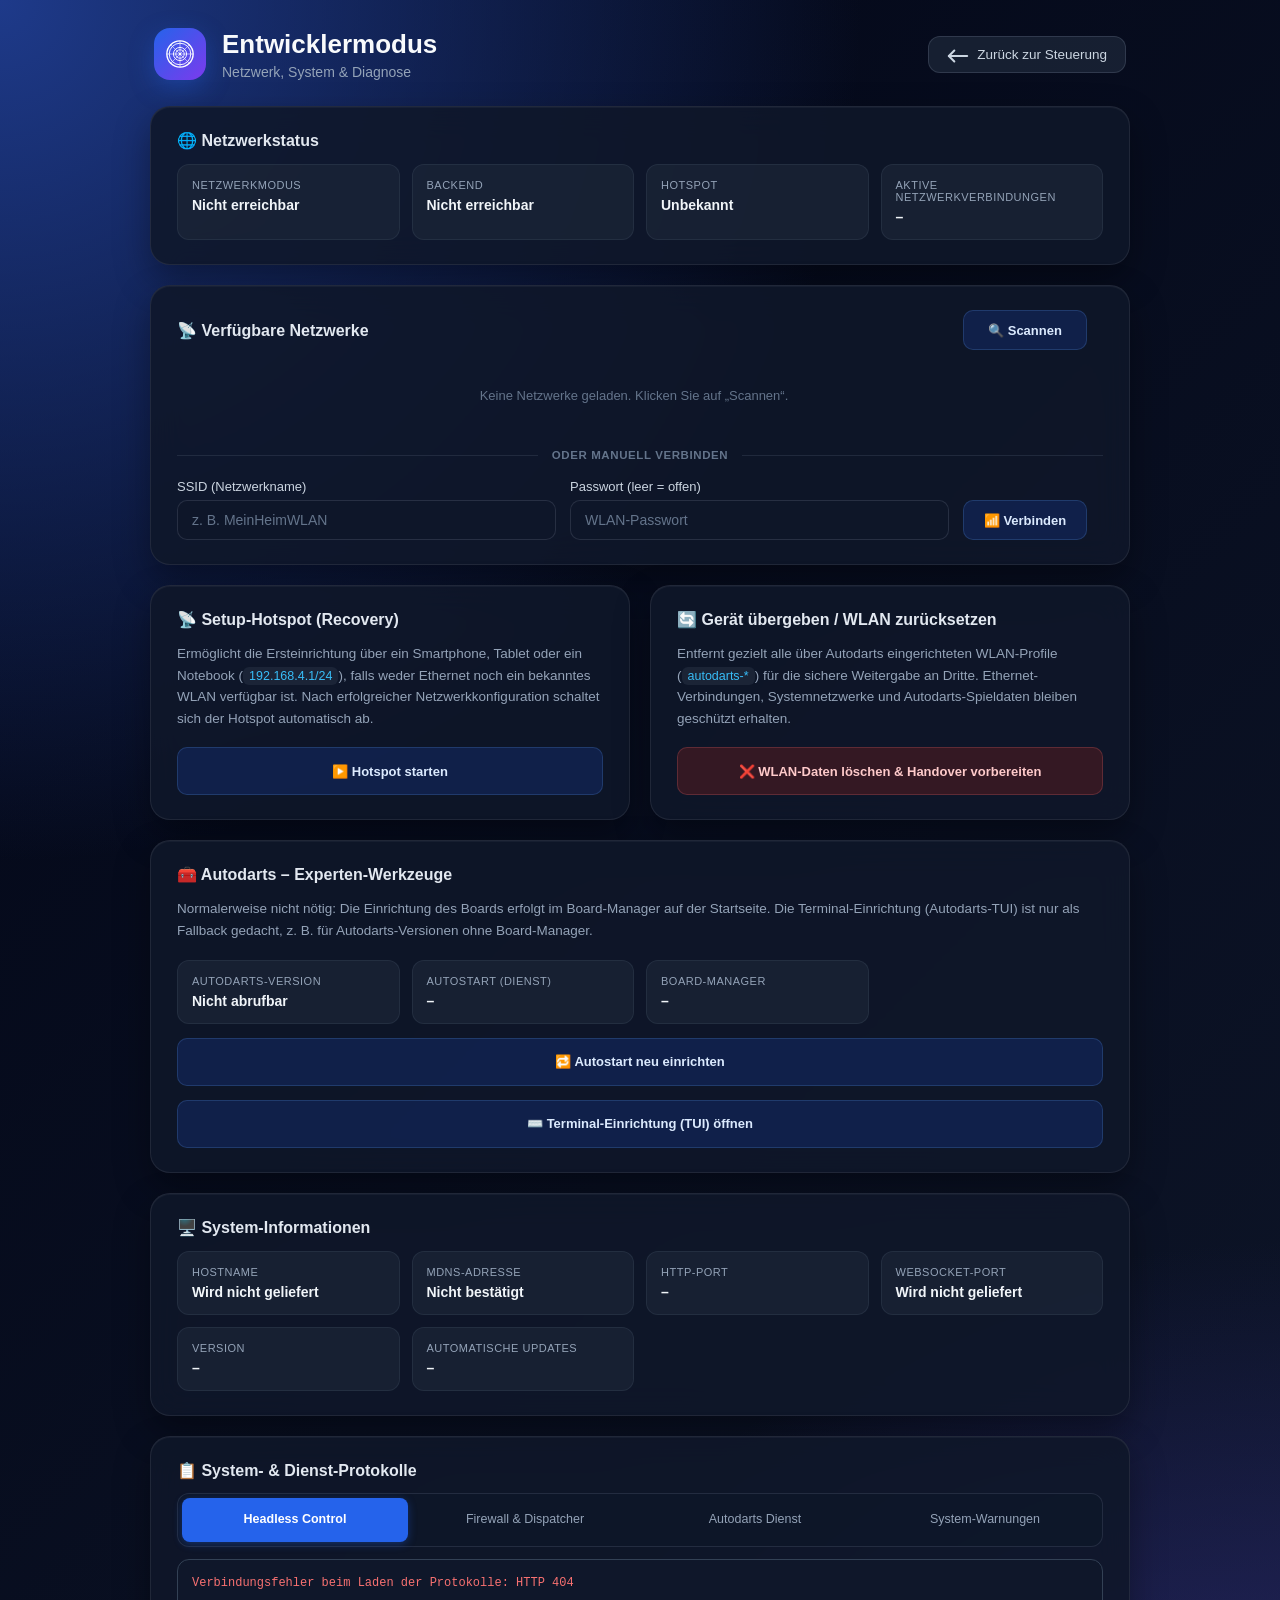
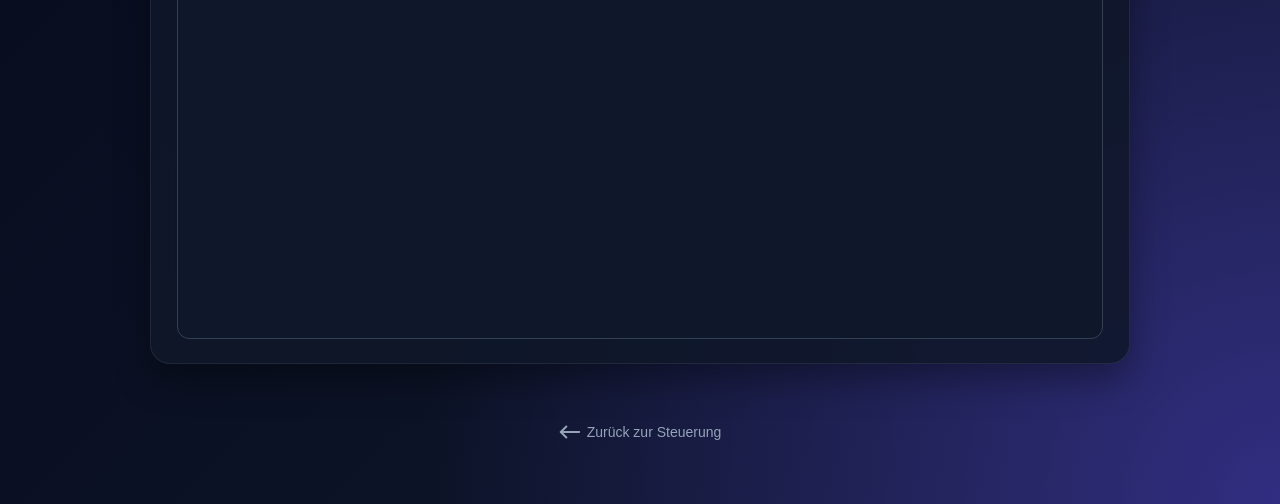
==== app/web/admin.html @ 9b27f7cc "Autodarts Headless Control 1.0.0 Browserbasierte Steuerung für Autodarts auf Linux-Mini-PCs und Rasp" ====
<!DOCTYPE html>
<html lang="de">
<head>
<meta charset="UTF-8">
<meta name="viewport" content="width=device-width, initial-scale=1.0">
<title>Autodarts Admin – Netzwerk &amp; System</title>

<style>
* { box-sizing: border-box; }

body {
    margin: 0;
    min-height: 100vh;
    font-family: -apple-system, BlinkMacSystemFont, "Segoe UI", Roboto, Arial, sans-serif;
    -webkit-font-smoothing: antialiased;
    -moz-osx-font-smoothing: grayscale;
    text-rendering: optimizeLegibility;
    color: #f8fafc;
    background:
        radial-gradient(circle at top left, #1e3a8a 0, transparent 35%),
        radial-gradient(circle at bottom right, #312e81 0, transparent 35%),
        linear-gradient(135deg, #020617, #0f172a);
    display: flex;
    justify-content: center;
    align-items: flex-start;
    padding: 24px 20px 40px;
}

.container {
    width: 100%;
    max-width: 980px;
    margin: 0 auto;
    display: flex;
    flex-direction: column;
    gap: 20px;
}

.settings-card {
    padding: 24px 26px;
    border-radius: 20px;
    background: rgba(15, 23, 42, 0.88);
    border: 1px solid rgba(255, 255, 255, 0.08);
    box-shadow: 0 15px 35px rgba(0, 0, 0, 0.35),
                inset 0 1px 0 rgba(255, 255, 255, 0.04);
    backdrop-filter: blur(16px);
}

.page-header {
    display: flex;
    align-items: center;
    justify-content: space-between;
    gap: 16px;
    padding: 4px 4px 6px;
    flex-wrap: wrap;
}

.header-brand {
    display: flex;
    align-items: center;
    gap: 16px;
}

.page-title {
    margin: 0;
    font-size: 26px;
    font-weight: 700;
    letter-spacing: normal;
    color: #f8fafc;
    text-rendering: optimizeLegibility;
}

.page-subtitle {
    margin: 4px 0 0;
    color: #94a3b8;
    font-size: 14px;
}

.btn-back-header {
    display: inline-flex;
    align-items: center;
    gap: 8px;
    padding: 10px 18px;
    border-radius: 12px;
    background: rgba(30, 41, 59, 0.7);
    border: 1px solid rgba(148, 163, 184, 0.2);
    color: #cbd5e1;
    font-size: 13.5px;
    font-weight: 500;
    text-decoration: none;
    transition: all 0.15s ease;
}

.btn-back-header:hover {
    background: rgba(37, 99, 235, 0.2);
    border-color: rgba(96, 165, 250, 0.4);
    color: #ffffff;
}

.section-row-2col {
    display: grid;
    grid-template-columns: repeat(2, minmax(0, 1fr));
    gap: 20px;
}

.settings-card.flex-col {
    display: flex;
    flex-direction: column;
    justify-content: space-between;
}

.section-desc {
    margin: 0 0 18px;
    color: #94a3b8;
    font-size: 13.5px;
    line-height: 1.6;
}

.section-desc code {
    background: rgba(30, 41, 59, 0.8);
    color: #38bdf8;
    padding: 2px 6px;
    border-radius: 6px;
    font-size: 12.5px;
    font-family: inherit;
}

.card-inner-divider {
    display: flex;
    align-items: center;
    gap: 14px;
    margin: 22px 0 18px;
    color: #64748b;
    font-size: 11.5px;
    font-weight: 600;
    text-transform: uppercase;
    letter-spacing: 0.6px;
}

.card-inner-divider::before,
.card-inner-divider::after {
    content: "";
    flex: 1;
    height: 1px;
    background: rgba(148, 163, 184, 0.14);
}

.connect-form-grid {
    display: grid;
    grid-template-columns: 1fr 1fr auto;
    gap: 14px;
    align-items: flex-end;
}

.connect-btn-col {
    min-width: 140px;
}

.logo {
    width: 52px;
    height: 52px;
    display: flex;
    align-items: center;
    justify-content: center;
    background: linear-gradient(135deg, #2563eb, #7c3aed);
    border-radius: 16px;
    box-shadow: 0 8px 24px rgba(37,99,235,.35);
    flex-shrink: 0;
}

.logo svg { width: 30px; height: 30px; }

.section-title {
    margin: 0 0 14px;
    font-size: 16px;
    font-weight: 650;
    color: #e2e8f0;
    display: flex;
    align-items: center;
    gap: 10px;
}

/* Netzwerkstatus */
.status-badge {
    display: inline-flex;
    align-items: center;
    gap: 8px;
    padding: 8px 14px;
    border-radius: 999px;
    font-size: 13px;
    font-weight: 600;
}

.status-badge .dot {
    width: 8px;
    height: 8px;
    flex-shrink: 0;
    border-radius: 50%;
    background: currentColor;
    box-shadow: 0 0 6px currentColor, 0 0 12px currentColor;
}

.status-ethernet {
    background: rgba(34,197,94,.16);
    border: 1px solid rgba(74,222,128,.42);
    color: #4ade80;
}

.status-wifi {
    background: rgba(37,99,235,.16);
    border: 1px solid rgba(96,165,250,.42);
    color: #60a5fa;
}

.status-hotspot {
    background: rgba(251,191,36,.18);
    border: 1px solid rgba(251,191,36,.42);
    color: #fbbf24;
}

.status-error {
    background: rgba(239,68,68,.16);
    border: 1px solid rgba(248,113,113,.42);
    color: #fca5a5;
}

.status-unknown {
    background: rgba(148,163,184,.12);
    border: 1px solid rgba(148,163,184,.25);
    color: #cbd5e1;
}

/* Netzwerkliste */
.network-list {
    display: flex;
    flex-direction: column;
    gap: 8px;
    max-height: 280px;
    overflow-y: auto;
    scrollbar-gutter: stable;
    scrollbar-width: thin;
    scrollbar-color: rgba(148, 163, 184, 0.35) transparent;
    padding-right: 2px;
}

.network-list::-webkit-scrollbar {
    width: 6px;
}

.network-list::-webkit-scrollbar-track {
    background: transparent;
}

.network-list::-webkit-scrollbar-thumb {
    background: rgba(148, 163, 184, 0.35);
    border-radius: 4px;
}

.network-item {
    display: flex;
    align-items: center;
    justify-content: space-between;
    gap: 12px;
    padding: 14px 16px;
    border-radius: 14px;
    background: rgba(30,41,59,.6);
    border: 1px solid rgba(148,163,184,.12);
    transition: border-color .15s, background .15s;
}

.network-item:hover {
    border-color: rgba(96,165,250,.3);
    background: rgba(37,99,235,.08);
}

.network-item.connected {
    border-color: rgba(96,165,250,.5);
    background: rgba(37,99,235,.10);
}

.network-info { flex: 1; min-width: 0; }

.network-ssid {
    font-weight: 600;
    font-size: 15px;
    color: #f1f5f9;
    white-space: nowrap;
    overflow: hidden;
    text-overflow: ellipsis;
}

.network-meta {
    display: flex;
    flex-wrap: wrap;
    gap: 12px;
    margin-top: 4px;
    font-size: 12px;
    color: #94a3b8;
}

.network-meta span {
    display: flex;
    align-items: center;
    gap: 4px;
}

.network-signal {
    display: flex;
    gap: 2px;
    align-items: flex-end;
    height: 16px;
}

.signal-bar {
    width: 4px;
    background: #475569;
    border-radius: 1px;
}

.signal-bar.active { background: #22d3ee; }

.network-actions { flex-shrink: 0; }

.btn-small {
    min-height: 38px;
    padding: 0 16px;
    border: 0;
    border-radius: 10px;
    color: white;
    font-family: inherit;
    font-size: 13px;
    font-weight: 600;
    cursor: pointer;
    display: inline-flex;
    align-items: center;
    justify-content: center;
    gap: 8px;
    transition: transform .1s, opacity .15s;
}

.btn-network-action {
    width: 124px;
    min-width: 124px;
    height: 40px;
    min-height: 40px;
    padding: 0 12px;
    font-size: 13px;
    font-weight: 600;
    box-sizing: border-box;
    display: inline-flex;
    align-items: center;
    justify-content: center;
    white-space: nowrap;
    background: rgba(30, 64, 175, 0.25);
    border: 1px solid rgba(96, 165, 250, 0.20);
    color: #dbeafe;
    border-radius: 10px;
    cursor: pointer;
    transition: all 0.15s ease;
}

.btn-network-action:hover {
    background: rgba(30, 64, 175, 0.45);
    border-color: rgba(96, 165, 250, 0.5);
    color: #ffffff;
}

.btn-network-action:active {
    transform: scale(0.97);
}

.btn-network-action:disabled {
    opacity: 0.5;
    cursor: not-allowed;
}

.network-header-row {
    display: flex;
    align-items: center;
    justify-content: space-between;
    gap: 12px;
    margin-bottom: 14px;
    padding-right: 16px;
}

.btn-small:hover { opacity: .9; }
.btn-small:active { transform: scale(.97); }
.btn-small:disabled { opacity: .5; cursor: not-allowed; }

.btn-primary {
    background: linear-gradient(135deg, #2563eb, #4f46e5);
    box-shadow: 0 6px 16px rgba(37,99,235,.25);
}

.btn-warning {
    color: #fde68a;
    background: rgba(120,53,15,.28);
    border: 1px solid rgba(251,191,36,.20);
}

.btn-danger {
    color: #fecaca;
    background: rgba(127,29,29,.35);
    border: 1px solid rgba(248,113,113,.22);
}

.btn-secondary {
    background: rgba(30,64,175,.25);
    border: 1px solid rgba(96,165,250,.20);
    color: #dbeafe;
}

/* Verbindungsformular */
.connect-form {
    display: flex;
    flex-direction: column;
    gap: 12px;
}

.form-row { display: flex; flex-direction: column; gap: 6px; }

.form-label {
    font-size: 13px;
    font-weight: 500;
    color: #cbd5e1;
}

.form-input {
    width: 100%;
    height: 40px;
    min-height: 40px;
    padding: 0 14px;
    box-sizing: border-box;
    border-radius: 10px;
    border: 1px solid rgba(148,163,184,.18);
    background: rgba(15,23,42,.8);
    color: #f8fafc;
    font-family: inherit;
    font-size: 14px;
    line-height: 38px;
    transition: border-color .15s, box-shadow .15s;
}

.form-input:focus {
    outline: none;
    border-color: #3b82f6;
    box-shadow: 0 0 0 3px rgba(59,130,246,.15);
}

.form-input::placeholder { color: #64748b; }

/* Trennlinie */
.divider {
    display: flex;
    align-items: center;
    gap: 12px;
    margin: 8px 0 16px;
    color: #475569;
    font-size: 12px;
    text-transform: uppercase;
    letter-spacing: .5px;
}

.divider::before,
.divider::after {
    content: "";
    flex: 1;
    height: 1px;
    background: rgba(148,163,184,.12);
}

/* Informationsfelder */
.status-grid {
    display: grid;
    grid-template-columns: repeat(4, minmax(0, 1fr));
    gap: 12px;
}

.stat-box {
    min-width: 0;
    padding: 14px;
    border-radius: 12px;
    background: rgba(30,41,59,.6);
    border: 1px solid rgba(148,163,184,.10);
}

.stat-label {
    font-size: 11px;
    color: #94a3b8;
    text-transform: uppercase;
    letter-spacing: .5px;
    margin-bottom: 6px;
}

.stat-value {
    font-size: 14px;
    font-weight: 600;
    color: #f1f5f9;
    overflow-wrap: anywhere;
}

/* Kompakte Hinweiskästen */
.info-box {
    padding: 14px;
    margin-bottom: 14px;
    border-radius: 12px;
    background: rgba(120,53,15,.18);
    border: 1px solid rgba(251,191,36,.22);
    color: #fcd34d;
    font-size: 13px;
    line-height: 1.5;
}

.info-box strong {
    display: block;
    margin-bottom: 6px;
    color: #fde68a;
}

/* Aktionsbuttons */
.buttons {
    display: flex;
    flex-direction: column;
    gap: 14px;
}

.buttons .btn-small {
    width: 100%;
    min-height: 48px;
}

/* Log-Tabs (Segmented Control) */
.log-tab-bar {
    display: grid;
    grid-template-columns: repeat(4, 1fr);
    gap: 4px;
    background: rgba(15, 23, 42, 0.7);
    border: 1px solid rgba(148, 163, 184, 0.16);
    border-radius: 12px;
    padding: 4px;
    margin-bottom: 12px;
}

.log-tab {
    display: flex;
    align-items: center;
    justify-content: center;
    background: transparent;
    color: #94a3b8;
    border: none;
    padding: 6px 8px;
    min-height: 44px;
    font-size: 12.5px;
    font-weight: 500;
    line-height: 1.25;
    border-radius: 8px;
    cursor: pointer;
    transition: all 0.15s ease;
    text-align: center;
    white-space: normal;
    word-break: normal;
    hyphens: auto;
    user-select: none;
}

.log-tab:hover {
    background: rgba(255, 255, 255, 0.05);
    color: #f1f5f9;
}

.log-tab.active {
    background: #2563eb;
    color: #ffffff;
    font-weight: 600;
    box-shadow: 0 2px 8px rgba(37, 99, 235, 0.35);
}

@media (max-width: 600px) {
    .log-tab {
        font-size: 11px;
        padding: 4px 4px;
        min-height: 40px;
    }
}

.log-viewer-box {
    background: #0f172a;
    border: 1px solid #334155;
    border-radius: 12px;
    padding: 14px;
    font-family: ui-monospace, SFMono-Regular, Menlo, Monaco, Consolas, "Liberation Mono", "Courier New", monospace;
    font-size: 12px;
    line-height: 1.5;
    color: #e2e8f0;
    height: 380px;
    min-height: 380px;
    max-height: 380px;
    box-sizing: border-box;
    overflow-y: auto;
    overflow-x: auto;
    white-space: pre;
    margin: 0;
    transition: opacity 0.15s ease;
    scrollbar-gutter: stable;
    scrollbar-width: thin;
    scrollbar-color: rgba(148, 163, 184, 0.35) transparent;
}

.log-viewer-box::-webkit-scrollbar {
    width: 6px;
    height: 6px;
}

.log-viewer-box::-webkit-scrollbar-track {
    background: transparent;
}

.log-viewer-box::-webkit-scrollbar-thumb {
    background: rgba(148, 163, 184, 0.35);
    border-radius: 4px;
}

.log-timestamp {
    color: #38bdf8;
    font-weight: 600;
}

/* Toast-Nachrichten */
.toast {
    position: fixed;
    bottom: 24px;
    left: 50%;
    max-width: calc(100% - 32px);
    transform: translateX(-50%) translateY(100px);
    opacity: 0;
    padding: 14px 20px;
    border-radius: 12px;
    background: rgba(15,23,42,.96);
    border: 1px solid rgba(148,163,184,.18);
    box-shadow: 0 20px 40px rgba(0,0,0,.4);
    color: #f1f5f9;
    font-size: 14px;
    font-weight: 500;
    z-index: 200;
    transition: transform .3s, opacity .3s;
    overflow-wrap: anywhere;
}

.toast.show {
    transform: translateX(-50%) translateY(0);
    opacity: 1;
}

.toast.success { border-color: rgba(74,222,128,.5); }
.toast.error { border-color: rgba(248,113,113,.5); }

/* Ladeanimation */
.spinner {
    display: inline-block;
    width: 17px;
    height: 17px;
    flex-shrink: 0;
    border: 2px solid rgba(255,255,255,.25);
    border-top-color: #fff;
    border-radius: 50%;
    animation: spin .8s linear infinite;
}

@keyframes spin { to { transform: rotate(360deg); } }

.hidden { display: none !important; }

.back-link {
    width: fit-content;
    margin: 24px auto 0;
    padding: 8px 12px;
    border-radius: 10px;
    color: #94a3b8;
    text-decoration: none;
    font-size: 14px;
    display: flex;
    align-items: center;
    gap: 6px;
}

/* Modal-Dialog für Hotspot/WLAN-Wechsel */
.modal-backdrop {
    position: fixed;
    inset: 0;
    background: rgba(15,23,42,.85);
    backdrop-filter: blur(4px);
    display: flex;
    align-items: center;
    justify-content: center;
    z-index: 300;
    padding: 16px;
}

.modal-box {
    background: #1e293b;
    border: 1px solid rgba(148,163,184,.25);
    border-radius: 16px;
    padding: 24px;
    max-width: 440px;
    width: 100%;
    box-shadow: 0 25px 50px -12px rgba(0,0,0,.7);
    color: #f1f5f9;
}

.back-link:hover { background: rgba(148,163,184,.12); }

@media (max-width: 860px) {
    .status-grid { grid-template-columns: repeat(2, minmax(0, 1fr)); }
}

@media (max-width: 767px) {
    .section-row-2col { grid-template-columns: 1fr; }
    .connect-form-grid { grid-template-columns: 1fr; gap: 12px; padding-right: 0 !important; }
    .network-header-row { padding-right: 0 !important; }
    .connect-btn-col { min-width: 100% !important; width: 100% !important; }
    .connect-btn-col .btn-network-action { width: 100% !important; }
    .page-header { flex-direction: column; text-align: center; }
    .header-brand { flex-direction: column; }
}

@media (max-width: 520px) {
    body { padding: 16px 12px 32px; }
    .settings-card { padding: 20px 16px; border-radius: 16px; }
    .page-title { font-size: 22px; }
    .status-grid { grid-template-columns: 1fr; }
    .network-item { padding: 12px; }
    .btn-small { padding: 0 12px; }
}
</style>
</head>

<body>
<div class="container">

    <!-- Kopfzeile -->
    <header class="page-header">
        <div class="header-brand">
            <div class="logo" aria-label="Autodarts">
                <svg viewBox="0 0 64 64" fill="none" xmlns="http://www.w3.org/2000/svg" aria-hidden="true">
                    <circle cx="32" cy="32" r="28" stroke="white" stroke-width="3"/>
                    <circle cx="32" cy="32" r="23" stroke="white" stroke-width="2"/>
                    <circle cx="32" cy="32" r="14" stroke="white" stroke-width="2"/>
                    <circle cx="32" cy="32" r="9" stroke="white" stroke-width="2"/>
                    <circle cx="32" cy="32" r="2.5" fill="white"/>
                    <path d="M32 4V60M4 32H60M12.2 12.2L51.8 51.8M51.8 12.2L12.2 51.8"
                          stroke="white" stroke-width="1.5" opacity=".8"/>
                </svg>
            </div>
            <div>
                <h1 class="page-title">Entwicklermodus</h1>
                <p class="page-subtitle">Netzwerk, System &amp; Diagnose</p>
            </div>
        </div>
        <a href="/" class="btn-back-header" title="Zurück zur Steuerung">
            <svg width="22" height="14" viewBox="0 0 24 14" fill="none" stroke="currentColor" stroke-width="2.2" stroke-linecap="round" stroke-linejoin="round" aria-hidden="true" style="display:inline-block; vertical-align: middle; position: relative; top: 1.5px; flex-shrink: 0;"><line x1="22" y1="7" x2="2" y2="7"></line><polyline points="8 1 2 7 8 13"></polyline></svg>
            Zurück zur Steuerung
        </a>
    </header>

    <!-- 1. Netzwerkstatus -->
    <section class="settings-card">
        <h2 class="section-title">🌐 Netzwerkstatus</h2>
        <div class="status-grid" id="statusGrid">
            <div class="stat-box">
                <div class="stat-label">Netzwerkmodus</div>
                <div class="stat-value" id="decisionValue">–</div>
            </div>
            <div class="stat-box">
                <div class="stat-label">Backend</div>
                <div class="stat-value" id="backendValue">–</div>
            </div>
            <div class="stat-box">
                <div class="stat-label">Hotspot</div>
                <div class="stat-value" id="hotspotValue">–</div>
            </div>
            <div class="stat-box">
                <div class="stat-label">Aktive Netzwerkverbindungen</div>
                <div class="stat-value" id="activeCount">–</div>
            </div>
        </div>
    </section>

    <!-- 2. Verfügbare Netzwerke inklusive Manuell verbinden -->
    <section class="settings-card">
        <div class="network-header-row">
            <h2 class="section-title" style="margin:0;">📡 Verfügbare Netzwerke</h2>
            <button type="button" class="btn-small btn-secondary btn-network-action" onclick="scanNetworks()" id="scanBtn">
                <span class="spinner hidden" id="scanSpinner"></span>
                <span id="scanLabel">🔍 Scannen</span>
            </button>
        </div>

        <div class="network-list" id="networkList" aria-live="polite">
            <div style="text-align:center;padding:24px;color:#64748b;font-size:13px;">
                Keine Netzwerke geladen. Klicken Sie auf „Scannen“.
            </div>
        </div>

        <div class="card-inner-divider">
            <span>ODER MANUELL VERBINDEN</span>
        </div>

        <form class="connect-form" id="connectForm" onsubmit="connectManual(event)">
            <div class="connect-form-grid" style="padding-right: 16px;">
                <div class="form-row">
                    <label class="form-label" for="manualSsid">SSID (Netzwerkname)</label>
                    <input type="text" class="form-input" id="manualSsid"
                           placeholder="z. B. MeinHeimWLAN" required autocomplete="off">
                </div>

                <div class="form-row">
                    <label class="form-label" for="manualPass">Passwort (leer = offen)</label>
                    <input type="password" class="form-input" id="manualPass"
                           placeholder="WLAN-Passwort" autocomplete="off">
                </div>

                <div class="form-row connect-btn-col" style="min-width: 124px; width: 124px;">
                    <button type="submit" class="btn-small btn-secondary btn-network-action" id="connectBtn">
                        <span class="spinner hidden" id="connectSpinner"></span>
                        <span id="connectLabel">📶 Verbinden</span>
                    </button>
                </div>
            </div>
        </form>
    </section>

    <!-- 3. Setup-Hotspot & 4. Gerät übergeben (2-Spalten-Layout auf Desktop) -->
    <div class="section-row-2col">
        <!-- 3. Setup-Hotspot -->
        <section class="settings-card flex-col">
            <div>
                <h2 class="section-title">📡 Setup-Hotspot (Recovery)</h2>
                <p class="section-desc" id="hotspotInfo">
                    Ermöglicht die Ersteinrichtung über ein Smartphone, Tablet oder ein Notebook (<code>192.168.4.1/24</code>), falls weder Ethernet noch ein bekanntes WLAN verfügbar ist. Nach erfolgreicher Netzwerkkonfiguration schaltet sich der Hotspot automatisch ab.
                </p>
            </div>
            <div class="buttons" style="margin-top:auto;">
                <button type="button" class="btn-small btn-secondary"
                        onclick="startHotspot()" id="hotspotStartBtn">
                    <span class="spinner hidden" id="hotspotStartSpinner"></span>
                    <span id="hotspotStartLabel">▶️ Hotspot starten</span>
                </button>
                <button type="button" class="btn-small btn-danger"
                        onclick="stopHotspot()" id="hotspotStopBtn" style="display:none;">
                    <span class="spinner hidden" id="hotspotStopSpinner"></span>
                    <span id="hotspotStopLabel">⏹️ Hotspot stoppen</span>
                </button>
            </div>
        </section>

        <!-- 4. Gerät übergeben -->
        <section class="settings-card flex-col">
            <div>
                <h2 class="section-title">🔄 Gerät übergeben / WLAN zurücksetzen</h2>
                <p class="section-desc">
                    Entfernt gezielt alle über Autodarts eingerichteten WLAN-Profile (<code>autodarts-*</code>) für die sichere Weitergabe an Dritte. Ethernet-Verbindungen, Systemnetzwerke und Autodarts-Spieldaten bleiben geschützt erhalten.
                </p>
            </div>
            <div class="buttons" style="margin-top:auto;">
                <button type="button" class="btn-small btn-danger" id="handoverBtn"
                        onclick="confirmHandover()">
                    ❌ WLAN-Daten löschen &amp; Handover vorbereiten
                </button>
            </div>
        </section>
    </div>

    <!-- Experten-Werkzeuge: Autodarts-Dienst & Terminal-Fallback -->
    <section class="settings-card">
        <h2 class="section-title">🧰 Autodarts – Experten-Werkzeuge</h2>
        <p class="section-desc">
            Normalerweise nicht nötig: Die Einrichtung des Boards erfolgt im Board-Manager auf der Startseite.
            Die Terminal-Einrichtung (Autodarts-TUI) ist nur als Fallback gedacht, z. B. für Autodarts-Versionen ohne Board-Manager.
        </p>
        <div class="status-grid" style="margin-top:12px;">
            <div class="stat-box">
                <div class="stat-label">Autodarts-Version</div>
                <div class="stat-value" id="adVersionValue">–</div>
            </div>
            <div class="stat-box">
                <div class="stat-label">Autostart (Dienst)</div>
                <div class="stat-value" id="adServiceValue">–</div>
            </div>
            <div class="stat-box">
                <div class="stat-label">Board-Manager</div>
                <div class="stat-value" id="adBoardManagerValue">–</div>
            </div>
        </div>
        <div class="buttons" style="margin-top:14px;">
            <button type="button" class="btn-small btn-secondary" onclick="adminSetupAutostart()">
                🔁 Autostart neu einrichten
            </button>
            <button type="button" class="btn-small btn-secondary" onclick="window.open('/terminal', '_blank')">
                ⌨️ Terminal-Einrichtung (TUI) öffnen
            </button>
        </div>
    </section>

    <!-- 5. System-Informationen -->
    <section class="settings-card">
        <h2 class="section-title">🖥️ System-Informationen</h2>
        <div class="status-grid" id="systemGrid">
            <div class="stat-box">
                <div class="stat-label">Hostname</div>
                <div class="stat-value" id="hostnameValue">Wird nicht geliefert</div>
            </div>
            <div class="stat-box">
                <div class="stat-label">mDNS-Adresse</div>
                <div class="stat-value" id="mdnsValue">Nicht bestätigt</div>
            </div>
            <div class="stat-box">
                <div class="stat-label">HTTP-Port</div>
                <div class="stat-value" id="httpPortValue">–</div>
            </div>
            <div class="stat-box">
                <div class="stat-label">WebSocket-Port</div>
                <div class="stat-value" id="wsPortValue">Wird nicht geliefert</div>
            </div>
            <div class="stat-box">
                <div class="stat-label">Version</div>
                <div class="stat-value" id="appVersionValue">–</div>
            </div>
            <div class="stat-box">
                <div class="stat-label">Automatische Updates</div>
                <div class="stat-value" id="autoUpdateValue">–</div>
            </div>
        </div>
    </section>

    <!-- 6. System- & Dienst-Protokolle (Diagnose) -->
    <section class="settings-card">
        <div style="display:flex;align-items:center;justify-content:space-between;gap:12px;margin-bottom:12px;">
            <h2 class="section-title" style="margin:0;">📋 System- &amp; Dienst-Protokolle</h2>
            <div id="logStatusIndicator" style="display:inline-flex;align-items:center;height:20px;">
                <span class="spinner hidden" id="logSpinner" style="width:14px;height:14px;border-width:2px;margin:0;"></span>
            </div>
        </div>

        <div class="log-tab-bar">
            <button type="button" class="log-tab active" data-target="app" onclick="switchLogTab('app')" title="Headless Control">Headless Control</button>
            <button type="button" class="log-tab" data-target="firewall" onclick="switchLogTab('firewall')" title="Firewall &amp; Dispatcher">Firewall &amp; Dispatcher</button>
            <button type="button" class="log-tab" data-target="autodarts" onclick="switchLogTab('autodarts')" title="Autodarts Dienst">Autodarts Dienst</button>
            <button type="button" class="log-tab" data-target="system" onclick="switchLogTab('system')" title="System-Warnungen">System-Warnungen</button>
        </div>

        <pre id="logViewer" class="log-viewer-box">Lade Protokolle …</pre>
    </section>

    <!-- Fußbereich -->
    <footer style="text-align:center;padding:8px 0 16px;">
        <a href="/" class="back-link" title="Zurück zur Steuerung">
            <svg width="22" height="14" viewBox="0 0 24 14" fill="none" stroke="currentColor" stroke-width="2.2" stroke-linecap="round" stroke-linejoin="round" aria-hidden="true" style="display:inline-block; vertical-align: middle; flex-shrink: 0;"><line x1="22" y1="7" x2="2" y2="7"></line><polyline points="8 1 2 7 8 13"></polyline></svg>
            Zurück zur Steuerung
        </a>
    </footer>

</div>

<div class="modal-backdrop hidden" id="wifiModalBackdrop" role="dialog" aria-modal="true">
    <div class="modal-box" id="wifiModalBox">
        <h3 id="wifiModalTitle" style="margin-top:0;font-size:18px;">WLAN-Verbindung</h3>
        <p id="wifiModalMessage" style="color:#cbd5e1;font-size:14px;line-height:1.6;"></p>
        <div id="wifiModalSpinner" style="text-align:center;padding:16px 0;">
            <span class="spinner" style="width:32px;height:32px;border-width:3px;border-top-color:#38bdf8;"></span>
        </div>
        <div id="wifiModalActions" style="margin-top:20px;display:none;">
            <button type="button" class="btn-small btn-primary" style="width:100%;" onclick="closeWifiModal()">Verstanden</button>
        </div>
    </div>
</div>

<div class="toast" id="toast" role="status" aria-live="polite">
    <span id="toastMessage"></span>
</div>

<script>
'use strict';

// Globaler Zustand
let currentNetworks = [];
let refreshInProgress = false;
let isHotspotActive = false;

// Modal-Dialog für WLAN-Wechsel
function showWifiModal(title, message, showSpinner = true, showClose = false) {
    document.getElementById('wifiModalTitle').textContent = title;
    document.getElementById('wifiModalMessage').innerHTML = message;
    document.getElementById('wifiModalSpinner').style.display = showSpinner ? 'block' : 'none';
    document.getElementById('wifiModalActions').style.display = showClose ? 'block' : 'none';
    document.getElementById('wifiModalBackdrop').classList.remove('hidden');
}

function closeWifiModal() {
    document.getElementById('wifiModalBackdrop').classList.add('hidden');
}

// Toast-Nachrichten
function showToast(message, type = 'info') {
    const toast = document.getElementById('toast');
    document.getElementById('toastMessage').textContent = String(message);

    toast.className = 'toast show' +
        (type === 'success' ? ' success' : type === 'error' ? ' error' : '');

    clearTimeout(toast._timeout);
    toast._timeout = setTimeout(() => {
        toast.classList.remove('show');
    }, 4000);
}

// Ladezustand für Buttons
function setButtonLoading(btnId, spinnerId, labelId, loading) {
    const btn = document.getElementById(btnId);
    const spinner = document.getElementById(spinnerId);
    const label = document.getElementById(labelId);

    if (btn) btn.disabled = loading;
    if (spinner) spinner.classList.toggle('hidden', !loading);
    if (label) label.classList.toggle('hidden', loading);
}

// API-Helfer
async function apiGet(path) {
    const response = await fetch(path, { cache: 'no-store' });

    if (!response.ok) {
        throw new Error(`HTTP ${response.status}`);
    }

    return response.json();
}

async function apiPost(path, data) {
    const response = await fetch(path, {
        method: 'POST',
        headers: { 'Content-Type': 'application/json' },
        body: JSON.stringify(data)
    });

    const json = await response.json().catch(() => ({}));

    if (!response.ok) {
        throw new Error(json.error || json.message || `HTTP ${response.status}`);
    }

    return json;
}

// HTML-Ausgabe absichern
function escapeHtml(value) {
    const map = {
        '&': '&amp;',
        '<': '&lt;',
        '>': '&gt;',
        '"': '&quot;',
        "'": '&#39;'
    };

    return String(value ?? '').replace(/[&<>"']/g, char => map[char]);
}

// Statusanzeige
function updateStatusUI(state = {}) {
    const decision = state.decision || 'unknown';

    const statusMap = {
        keep_ethernet: {
            label: 'Ethernet aktiv (Priorität)',
            css: 'status-ethernet'
        },
        connect_wifi: {
            label: 'WLAN verbunden',
            css: 'status-wifi'
        },
        start_hotspot: {
            label: 'Hotspot aktiv / wird gestartet',
            css: 'status-hotspot'
        },
        error_no_network: {
            label: 'Kein Netzwerk verfügbar',
            css: 'status-error'
        },
        unknown: {
            label: 'Status unbekannt',
            css: 'status-unknown'
        }
    };

    const status = statusMap[decision] || {
        label: decision,
        css: 'status-unknown'
    };

    document.getElementById('decisionValue').innerHTML =
        '<span class="status-badge ' + status.css + '">' +
            '<span class="dot"></span>' +
            escapeHtml(status.label) +
        '</span>';

    isHotspotActive = (state.hotspot_active === true);

    document.getElementById('hotspotValue').textContent =
        state.hotspot_active === true ? 'Aktiv' :
        state.hotspot_active === false ? 'Inaktiv' : 'Unbekannt';

    // Nur tatsächlich als in_use markierte WLAN-Netze zählen.
    // Andere aktive NetworkManager-Verbindungen, z. B. Ethernet,
    // werden nicht als verbundenes WLAN mitgezählt.
    const networks = Array.isArray(state.available_networks)
        ? state.available_networks
        : [];

    const connectedWifiCount = networks.filter(net => net.in_use === true).length;
    document.getElementById('activeCount').textContent =
        String(connectedWifiCount);

    // Systeminformationen nur aus gelieferten bzw. überprüfbaren Werten setzen.
    updateSystemInfo();

    const startBtn = document.getElementById('hotspotStartBtn');
    const stopBtn = document.getElementById('hotspotStopBtn');

    if (state.hotspot_active === true) {
        startBtn.style.display = 'none';
        stopBtn.style.display = 'flex';
    } else {
        startBtn.style.display = 'flex';
        stopBtn.style.display = 'none';
    }
}

// Systeminformationen
async function updateSystemInfo() {
    const fields = {
        hostname: document.getElementById('hostnameValue'),
        mdns: document.getElementById('mdnsValue'),
        http: document.getElementById('httpPortValue'),
        ws: document.getElementById('wsPortValue')
    };

    try {
        const response = await fetch('/api/system', {
            cache: 'no-store'
        });

        if (!response.ok) {
            throw new Error(`HTTP ${response.status}`);
        }

        const state = await response.json();

        fields.hostname.textContent =
            state.hostname || 'Nicht verfügbar';

        fields.mdns.textContent =
            state.mdns_hostname || state.mdns_address || 'Nicht bestätigt';

        fields.http.textContent =
            state.http_port != null
                ? String(state.http_port)
                : 'Nicht verfügbar';

        document.getElementById('appVersionValue').textContent = state.version || 'Unbekannt';
        document.getElementById('autoUpdateValue').textContent =
            state.auto_update === false ? 'Aus' : 'An (täglich)';

        fields.ws.textContent =
            state.ws_port != null
                ? String(state.ws_port)
                : state.websocket_port != null
                    ? String(state.websocket_port)
                    : 'Nicht verfügbar';

    } catch (error) {
        console.error('Systeminformationen konnten nicht geladen werden:', error);

        fields.hostname.textContent = 'Nicht verfügbar';
        fields.mdns.textContent = 'Nicht verfügbar';
        fields.http.textContent = 'Nicht verfügbar';
        fields.ws.textContent = 'Nicht verfügbar';
    }
}

// Netzwerkstatus laden
async function loadState() {
    if (refreshInProgress) return;
    refreshInProgress = true;

    try {
        const state = await apiGet('/api/wifi/state');

        updateStatusUI(state);
        renderNetworks(state.available_networks);
    } catch (error) {
        console.error('Netzwerkstatus konnte nicht geladen werden:', error);
        document.getElementById('decisionValue').textContent = 'Nicht erreichbar';
        document.getElementById('hotspotValue').textContent = 'Unbekannt';
        document.getElementById('activeCount').textContent = '–';
    }

    try {
        const backend = await apiGet('/api/wifi/backend');
        document.getElementById('backendValue').textContent =
            backend.backend || 'Unbekannt';
    } catch (error) {
        document.getElementById('backendValue').textContent =
            'Nicht erreichbar';
    } finally {
        refreshInProgress = false;
    }
}

// Netzwerke anzeigen; verbundenes WLAN steht immer oben.
function renderNetworks(networks) {
    const list = document.getElementById('networkList');

    const safeNetworks = Array.isArray(networks) ? [...networks] : [];

    safeNetworks.sort((a, b) =>
        Number(b.in_use === true) - Number(a.in_use === true)
    );

    currentNetworks = safeNetworks;

    if (safeNetworks.length === 0) {
        list.innerHTML =
            '<div style="text-align:center;padding:24px;color:#64748b;font-size:13px;">' +
            'Keine Netzwerke gefunden. Klicken Sie auf „Scannen“.' +
            '</div>';
        return;
    }

    list.innerHTML = safeNetworks.map((net, index) => {
        const ssid = String(net.ssid ?? '(Unbekanntes Netzwerk)');
        const security = String(net.security ?? '');
        const isOpen = !security ||
            security.toLowerCase() === 'open';

        const signalBars = signalToBars(net.signal);
        const connected = net.in_use === true;

        return `
            <div class="network-item ${connected ? 'connected' : ''}"
                 data-idx="${index}">
                <div class="network-info">
                    <div class="network-ssid">
                        ${escapeHtml(ssid)}
                        ${connected
                            ? '<span style="color:#60a5fa;margin-left:6px;">● Verbunden</span>'
                            : ''}
                    </div>

                    <div class="network-meta">
                        <span class="network-signal" aria-label="Signalstärke">
                            ${signalBars}
                        </span>

                        <span>
                            ${isOpen ? '🔓 Offen' : '🔒 ' + escapeHtml(security)}
                        </span>
                    </div>
                </div>

                <div class="network-actions">
                    ${connected
                        ? '<span style="display:inline-flex;align-items:center;justify-content:center;width:124px;height:40px;color:#60a5fa;font-weight:600;font-size:13px;box-sizing:border-box;">● Aktiv</span>'
                        : `<button type="button" class="btn-small btn-secondary btn-network-action"
                                   onclick="selectNetwork(${index})">
                               Verbinden
                           </button>`}
                </div>
            </div>
        `;
    }).join('');

    requestAnimationFrame(alignNetworkButtons);
}

function alignNetworkButtons() {
    const headerRow = document.querySelector('.network-header-row');
    const formGrid = document.querySelector('.connect-form-grid');
    if (!headerRow || !formGrid) return;

    if (window.innerWidth <= 767) {
        headerRow.style.paddingRight = '0px';
        formGrid.style.paddingRight = '0px';
        return;
    }

    const listBtn = document.querySelector('#networkList .network-actions');
    const card = headerRow.closest('.settings-card');
    if (!card) return;

    if (!listBtn) {
        headerRow.style.paddingRight = '16px';
        formGrid.style.paddingRight = '16px';
        return;
    }

    const cardRect = card.getBoundingClientRect();
    const listBtnRect = listBtn.getBoundingClientRect();
    const cardPaddingRight = parseFloat(window.getComputedStyle(card).paddingRight) || 26;

    const targetPaddingRight = Math.max(0, Math.round(cardRect.right - cardPaddingRight - listBtnRect.right));

    headerRow.style.paddingRight = targetPaddingRight + 'px';
    formGrid.style.paddingRight = targetPaddingRight + 'px';
}

// Signalstärke als Balken darstellen.
// Unterstützt Prozentwerte (0–100) und dBm-Werte (typisch -100 bis -30).
function signalToBars(signal) {
    const value = Number(signal);
    let percent = 0;

    if (Number.isFinite(value)) {
        if (value < 0) {
            percent = Math.max(0, Math.min(100, ((value + 100) / 70) * 100));
        } else {
            percent = Math.max(0, Math.min(100, value));
        }
    }

    const activeBars = Math.round(percent / 20);
    let html = '';

    for (let i = 1; i <= 5; i++) {
        html += `<span class="signal-bar ${i <= activeBars ? 'active' : ''}"
                      style="height:${i * 3}px"></span>`;
    }

    return html;
}

// Netzwerk auswählen und Formular vorausfüllen
function selectNetwork(index) {
    const network = currentNetworks[index];

    if (!network || !network.ssid) {
        showToast('Netzwerk konnte nicht ausgewählt werden', 'error');
        return;
    }

    document.getElementById('manualSsid').value = network.ssid;
    document.getElementById('manualPass').value = '';
    document.getElementById('manualPass').focus();

    // Toast verwendet textContent; deshalb hier nicht HTML-escapen.
    showToast(`„${network.ssid}“ ausgewählt`, 'info');
}

// WLAN suchen
async function scanNetworks() {
    setButtonLoading('scanBtn', 'scanSpinner', 'scanLabel', true);

    try {
        await apiPost('/api/wifi/scan', {});
        await loadState();
        showToast('Netzwerksuche abgeschlossen', 'success');
    } catch (error) {
        showToast('Scan fehlgeschlagen: ' + error.message, 'error');
    } finally {
        setButtonLoading('scanBtn', 'scanSpinner', 'scanLabel', false);
    }
}

// Manuell mit einem WLAN verbinden
async function connectManual(event) {
    event.preventDefault();

    const ssid = document.getElementById('manualSsid').value.trim();
    const password = document.getElementById('manualPass').value;

    if (!ssid) {
        showToast('Bitte eine SSID eingeben', 'error');
        return;
    }

    setButtonLoading('connectBtn', 'connectSpinner', 'connectLabel', true);

    const isHotspot = isHotspotActive || window.location.hostname === '192.168.4.1';

    if (isHotspot) {
        showWifiModal(
            'Verbindung wird hergestellt…',
            `Das WLAN-Profil für <strong>„${escapeHtml(ssid)}“</strong> wird eingerichtet.<br><br>` +
            `⚠️ <strong>Wichtiger Hinweis:</strong><br>` +
            `Der Einrichtungs-Hotspot wird jetzt beendet, damit sich die Box mit deinem Heimnetzwerk verbinden kann.<br><br>` +
            `Bitte verbinde dieses Gerät gleich wieder mit <strong>„${escapeHtml(ssid)}“</strong> und rufe danach auf:<br>` +
            `<div style="margin-top:12px;text-align:center;"><a href="http://autodarts.local" style="color:#38bdf8;font-weight:600;font-size:16px;">http://autodarts.local</a></div>`,
            true,
            false
        );
    }

    try {
        const result = await apiPost('/api/wifi/connect', {
            ssid,
            password
        });

        if (isHotspot) {
            showWifiModal(
                'WLAN-Daten gespeichert! 🚀',
                `Die Konfiguration für <strong>„${escapeHtml(ssid)}“</strong> wurde erfolgreich gespeichert!<br><br>` +
                `Die Box schaltet nun auf dein Heimnetzwerk um.<br><br>` +
                `1. Verbinde dieses Gerät wieder mit <strong>„${escapeHtml(ssid)}“</strong>.<br>` +
                `2. Die Seite leitet automatisch weiter, sobald die Box erreichbar ist.<br><br>` +
                `<div style="margin-top:14px;text-align:center;"><a href="http://autodarts.local" class="btn-small btn-primary" style="display:inline-block;padding:10px 18px;text-decoration:none;">http://autodarts.local öffnen</a></div>`,
                true,
                true
            );
            startAutoReloadPolling(ssid);
        } else {
            showToast(result.message || 'Verbindung wird hergestellt', 'success');
            await loadState();
        }
    } catch (error) {
        // fetch() wirft TypeError nur bei Netzwerkabbruch; HTTP-Fehler (z. B. Passwort
        // zu kurz) kommen als normaler Error von apiPost und werden angezeigt.
        if (isHotspot && error instanceof TypeError) {
            // Im Hotspot-Modus bricht die Verbindung planmäßig ab, sobald das WLAN-Radio umschaltet
            showWifiModal(
                'WLAN wird umgeschaltet 📶',
                `Der Hotspot wurde planmäßig beendet, während sich die Box mit <strong>„${escapeHtml(ssid)}“</strong> verbindet.<br><br>` +
                `1. Verbinde dein Gerät wieder mit deinem WLAN <strong>„${escapeHtml(ssid)}“</strong>.<br>` +
                `2. Die Seite leitet automatisch weiter, sobald die Box erreichbar ist.<br><br>` +
                `<div style="margin-top:14px;text-align:center;"><a href="http://autodarts.local" class="btn-small btn-primary" style="display:inline-block;padding:10px 18px;text-decoration:none;">http://autodarts.local öffnen</a></div>`,
                true,
                true
            );
            startAutoReloadPolling(ssid);
        } else {
            if (isHotspot) closeWifiModal();
            showToast('Verbindung fehlgeschlagen: ' + error.message, 'error');
        }
    } finally {
        setButtonLoading('connectBtn', 'connectSpinner', 'connectLabel', false);
    }
}

// Automatisches Neuladen von autodarts.local nach Wechsel
function startAutoReloadPolling(ssid) {
    let attempts = 0;
    const maxAttempts = 90;

    const interval = setInterval(async () => {
        attempts++;
        try {
            const controller = new AbortController();
            const timeoutId = setTimeout(() => controller.abort(), 1500);
            const res = await fetch('http://autodarts.local/health?t=' + Date.now(), {
                signal: controller.signal,
                cache: 'no-store',
                mode: 'cors'
            });
            clearTimeout(timeoutId);

            if (res.ok) {
                clearInterval(interval);
                showWifiModal(
                    'Erfolgreich verbunden! 🎉',
                    'Die Autodarts-Box ist im Heimnetzwerk erreichbar.<br><br>' +
                    '<div style="color:#4ade80;font-weight:600;font-size:16px;">Lade http://autodarts.local…</div>',
                    true,
                    false
                );
                setTimeout(() => {
                    window.location.href = 'http://autodarts.local';
                }, 1000);
                return;
            }
        } catch (_) {}

        const msgEl = document.getElementById('wifiModalMessage');
        if (msgEl) {
            msgEl.innerHTML =
                `1. Verbinde dein Endgerät wieder mit deinem WLAN <strong>„${escapeHtml(ssid)}“</strong>.<br><br>` +
                `Warte auf Verbindung im Heimnetzwerk… (Versuch ${attempts})<br>` +
                `<small style="color:#94a3b8;">Sobald dein Gerät im WLAN ist, lädt die Seite automatisch.</small><br><br>` +
                `<div style="text-align:center;"><a href="http://autodarts.local" class="btn-small btn-primary" style="display:inline-block;padding:10px 18px;text-decoration:none;">Jetzt manuell öffnen</a></div>`;
        }

        if (attempts >= maxAttempts) {
            clearInterval(interval);
        }
    }, 2000);
}

// Setup-Hotspot starten
async function startHotspot() {
    setButtonLoading(
        'hotspotStartBtn',
        'hotspotStartSpinner',
        'hotspotStartLabel',
        true
    );

    try {
        const result = await apiPost('/api/wifi/hotspot/start', {
            ssid: 'Autodarts-Setup',
            password: 'autodarts123'
        });

        showToast(result.message || 'Hotspot wird gestartet…', 'success');
        showWifiModal(
            'Hotspot wird gestartet… 📡',
            'Der Einrichtungs-Hotspot <strong>„Autodarts-Setup“</strong> wird jetzt aktiviert.<br><br>' +
            'Bitte verbinde dein Endgerät mit dem WLAN:<br>' +
            '<strong>Netzwerkname:</strong> Autodarts-Setup<br>' +
            '<strong>Passwort:</strong> autodarts123<br><br>' +
            'Rufe danach <a href="http://autodarts.local" style="color:#38bdf8;font-weight:600;">http://autodarts.local</a> auf.',
            false,
            true
        );
        await loadState();
    } catch (error) {
        // Falls die Verbindung durch den Funkwechsel vor Erhalt der HTTP-Response abbricht:
        showWifiModal(
            'Hotspot aktiviert 📡',
            'Der Einrichtungs-Hotspot <strong>„Autodarts-Setup“</strong> wurde gestartet.<br><br>' +
            'Bitte verbinde dein Endgerät mit dem WLAN:<br>' +
            '<strong>Netzwerkname:</strong> Autodarts-Setup<br>' +
            '<strong>Passwort:</strong> autodarts123<br><br>' +
            'Rufe danach <a href="http://autodarts.local" style="color:#38bdf8;font-weight:600;">http://autodarts.local</a> auf.',
            false,
            true
        );
    } finally {
        setButtonLoading(
            'hotspotStartBtn',
            'hotspotStartSpinner',
            'hotspotStartLabel',
            false
        );
    }
}

// Setup-Hotspot stoppen
async function stopHotspot() {
    setButtonLoading(
        'hotspotStopBtn',
        'hotspotStopSpinner',
        'hotspotStopLabel',
        true
    );

    try {
        let connName = 'autodarts-hotspot-Autodarts-Setup';
        try {
            const state = await apiGet('/api/wifi/state');
            const active = Array.isArray(state.active_connections) ? state.active_connections : [];
            const found = active.find(c => typeof c.name === 'string' && c.name.startsWith('autodarts-hotspot-'));
            if (found) connName = found.name;
        } catch (_) {}

        const result = await apiPost('/api/wifi/hotspot/stop', {
            connection_name: connName
        });

        showToast(result.message || 'Hotspot wird beendet', 'success');
        showWifiModal(
            'Hotspot wird beendet ⏹️',
            'Der Einrichtungs-Hotspot wird beendet.<br><br>' +
            'Die Box trennt den Hotspot. Bitte verbinde dein Endgerät wieder mit deinem Heim-WLAN oder nutze Ethernet.',
            false,
            true
        );
        await loadState();
    } catch (error) {
        // Falls die Verbindung beim Abschalten des APs vor Erhalt der Response abbricht:
        showWifiModal(
            'Hotspot beendet ⏹️',
            'Der Einrichtungs-Hotspot wurde beendet.<br><br>' +
            'Die Box hat den Hotspot getrennt. Bitte verbinde dein Endgerät wieder mit deinem regulären Netzwerk.',
            false,
            true
        );
    } finally {
        setButtonLoading(
            'hotspotStopBtn',
            'hotspotStopSpinner',
            'hotspotStopLabel',
            false
        );
    }
}

// Übergabe bestätigen
function confirmHandover() {
    const confirmed = confirm(
        'Wirklich alle WLAN-Zugangsdaten (autodarts-*) löschen?\n' +
        'Ethernet und Autodarts-Daten sollen erhalten bleiben.\n\n' +
        'Das Gerät wird für die Übergabe vorbereitet.'
    );

    if (confirmed) {
        doHandover();
    }
}

// WLAN-Daten für die Übergabe löschen
async function doHandover() {
    const button = document.getElementById('handoverBtn');
    const originalText = button.textContent;

    button.disabled = true;
    button.innerHTML = '<span class="spinner"></span><span>Wird ausgeführt …</span>';

    try {
        const result = await apiPost('/api/wifi/handover', {});

        showToast(result.message || 'Übergabe wurde angefordert', 'success');
        await loadState();
    } catch (error) {
        showToast('Übergabe fehlgeschlagen: ' + error.message, 'error');
    } finally {
        button.disabled = false;
        button.textContent = originalText;
    }
}

// System- & Dienst-Protokolle (Diagnose)
let currentLogTarget = 'app';

function formatLogs(rawText) {
    if (!rawText || !rawText.trim()) {
        return '<span style="color:#64748b;">(Keine Protokolleinträge vorhanden)</span>';
    }

    // 1. Redundante eingebettete HTTP-Zeitstempel herausfiltern:
    // z. B. ' - - [17/Oct/2026 00:35:40] ' -> ' - '
    const cleaned = rawText.trim().replace(
        /\s*-\s*-\s*\[\d{1,2}\/(?:Jan|Feb|Mar|Apr|May|Jun|Jul|Aug|Sep|Oct|Nov|Dec)\/\d{4}[\s:]\d{2}:\d{2}:\d{2}(?:\s*[+-]\d{4})?\]\s*/g,
        ' - '
    );

    // 2. Abschließende Bindestriche am Zeilenende entfernen (z. B. bei HTTP-Access-Logs '... 200 -' -> '... 200'):
    const trimmed = cleaned.replace(/[ \t]+-[ \t]*(?=\r?\n|$)/g, '');

    const escaped = escapeHtml(trimmed);

    // 3. Führende Zeitstempel am Zeilenanfang farblich hervorheben:
    // Syslog / journalctl (z. B. 'Oct 17 00:26:29') oder ISO-8601 (z. B. '2026-10-17 00:26:29')
    const timestampRegex = /(^|\n)((?:Jan|Feb|Mar|Apr|May|Jun|Jul|Aug|Sep|Oct|Nov|Dec)\s+\d{1,2}\s+\d{2}:\d{2}:\d{2}(?:\.\d+)?|\d{4}-\d{2}-\d{2}[T\s]\d{2}:\d{2}:\d{2}(?:\.\d+)?(?:Z|[+-]\d{2}:?\d{2})?)/g;

    return escaped.replace(timestampRegex, '$1<span class="log-timestamp">$2</span>');
}

async function switchLogTab(target) {
    currentLogTarget = target;
    document.querySelectorAll('.log-tab').forEach(tab => {
        tab.classList.toggle('active', tab.getAttribute('data-target') === target);
    });
    await fetchLogs();
}

async function fetchLogs() {
    const viewer = document.getElementById('logViewer');
    const spinner = document.getElementById('logSpinner');
    const lines = 100;

    if (spinner) spinner.classList.remove('hidden');
    if (viewer) viewer.style.opacity = '0.6';

    try {
        const data = await apiGet(`/api/system/logs?target=${encodeURIComponent(currentLogTarget)}&lines=${encodeURIComponent(lines)}`);
        if (data.status === 'ok') {
            viewer.innerHTML = formatLogs(data.logs);
            viewer.scrollTop = viewer.scrollHeight;
        } else {
            viewer.innerHTML = '<span style="color:#f87171;">Fehler beim Laden: ' + escapeHtml(data.error || 'Unbekannt') + '</span>';
        }
    } catch (err) {
        viewer.innerHTML = '<span style="color:#f87171;">Verbindungsfehler beim Laden der Protokolle: ' + escapeHtml(err.message) + '</span>';
    } finally {
        if (spinner) spinner.classList.add('hidden');
        if (viewer) viewer.style.opacity = '1';
    }
}

function triggerTitleRepaint() {
    const title = document.querySelector('.page-title');
    if (title) {
        title.style.transform = 'translateZ(0)';
        void title.offsetHeight;
        requestAnimationFrame(() => {
            title.style.transform = '';
        });
    }
}

// Autodarts-Dienst (Experten-Werkzeuge)
async function loadAutodartsInfo() {
    const version = document.getElementById('adVersionValue');
    const service = document.getElementById('adServiceValue');
    const bm = document.getElementById('adBoardManagerValue');
    try {
        const status = await apiGet('/api/autodarts');
        if (!status.installed) {
            version.textContent = 'Nicht installiert';
            service.textContent = '–';
            bm.textContent = '–';
            return;
        }
        version.textContent = status.version || 'Unbekannt';
        const svc = status.service || {};
        const enabled = svc.enabled === 'enabled' || svc.enabled === 'enabled-runtime';
        service.textContent = enabled
            ? (svc.active === 'active' ? 'Aktiv, startet beim Booten' : 'Eingerichtet (' + (svc.active || 'unbekannt') + ')')
            : 'Nicht eingerichtet';
        bm.textContent = status.board_manager_reachable
            ? 'Erreichbar (Port ' + status.board_manager_port + ')'
            : 'Nicht erreichbar';
    } catch (error) {
        version.textContent = 'Nicht abrufbar';
        service.textContent = '–';
        bm.textContent = '–';
    }
}

async function adminSetupAutostart() {
    try {
        const result = await apiPost('/api/autodarts/autostart', {});
        showToast(result.changed ? 'Autostart eingerichtet' : 'Autostart ist aktiv', 'success');
    } catch (error) {
        showToast('Autostart fehlgeschlagen: ' + error.message, 'error');
    }
    loadAutodartsInfo();
}

// Initialisierung
document.addEventListener('DOMContentLoaded', () => {
    loadState();
    loadAutodartsInfo();
    fetchLogs();
    alignNetworkButtons();
    triggerTitleRepaint();
    window.addEventListener('resize', alignNetworkButtons);

    // Status regelmäßig aktualisieren.
    setInterval(loadState, 10000);
});

window.addEventListener('load', () => {
    triggerTitleRepaint();
});
</script>
</body>
</html>
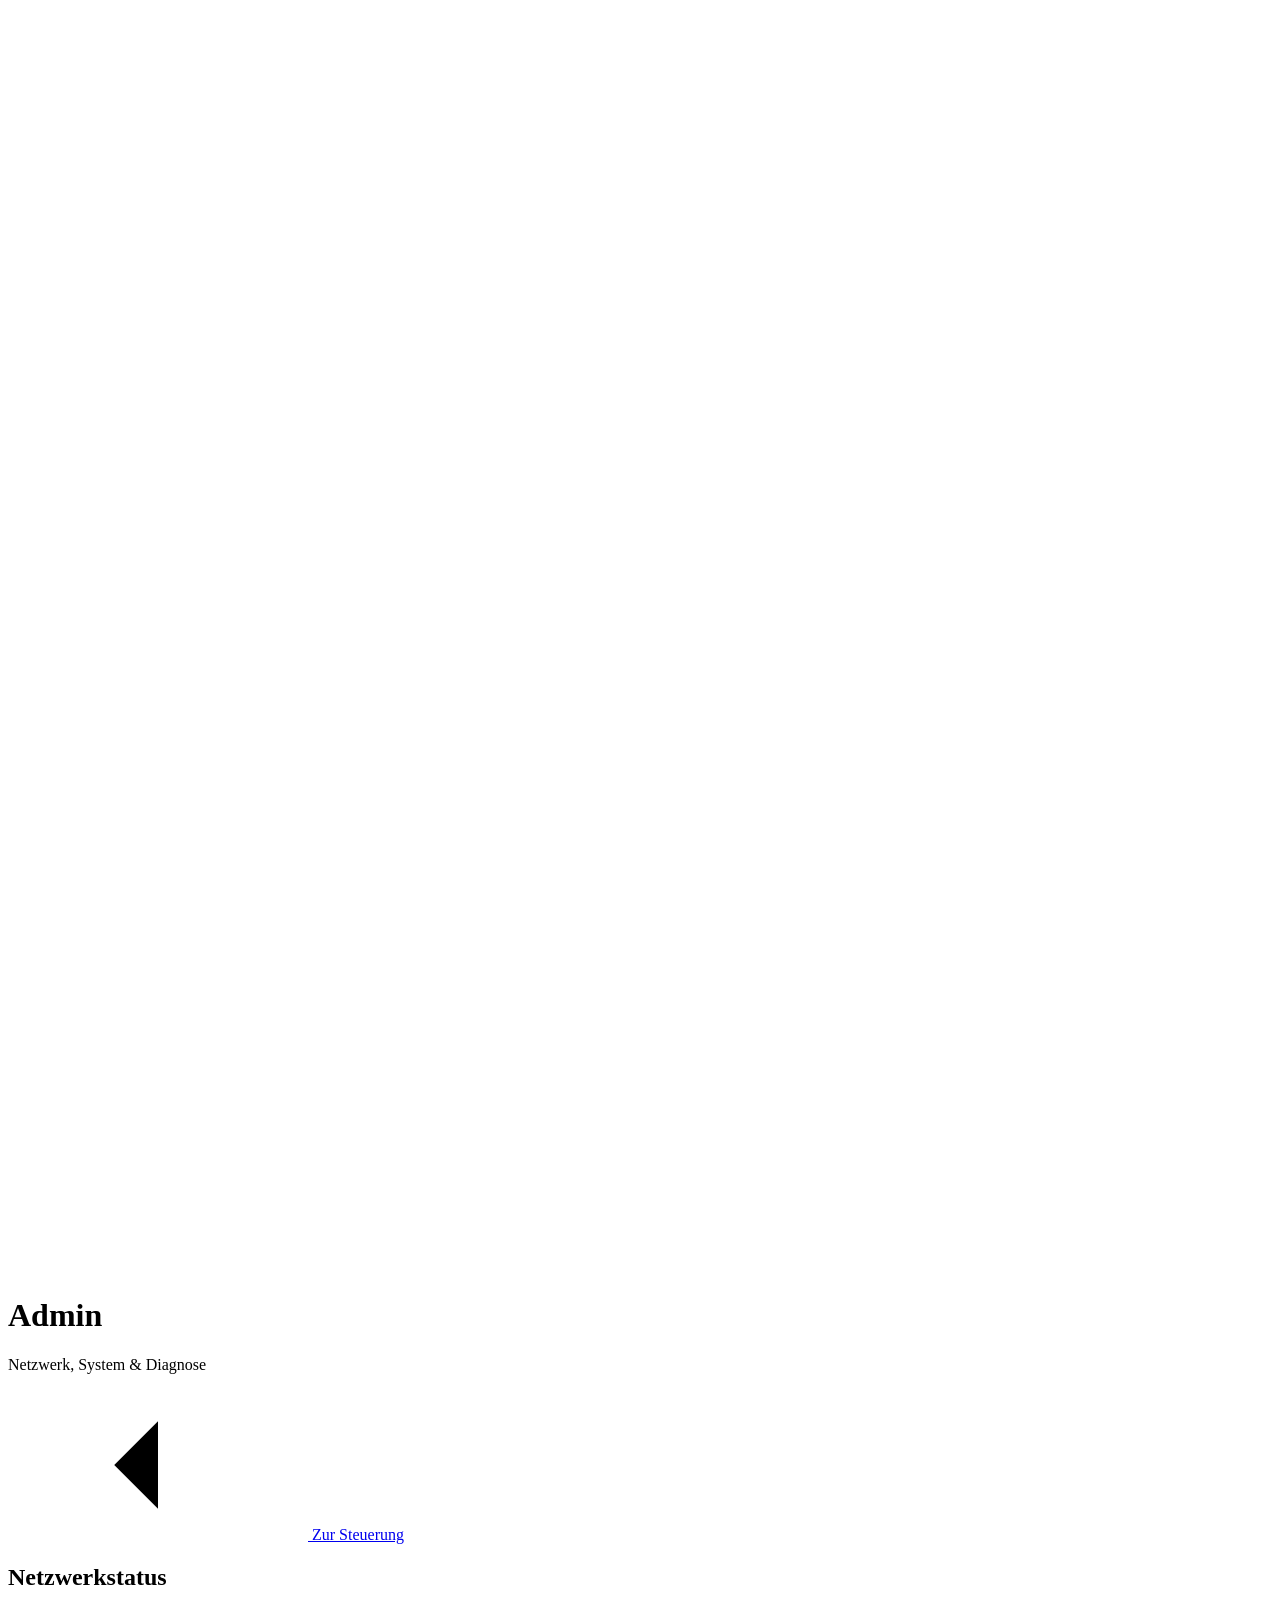
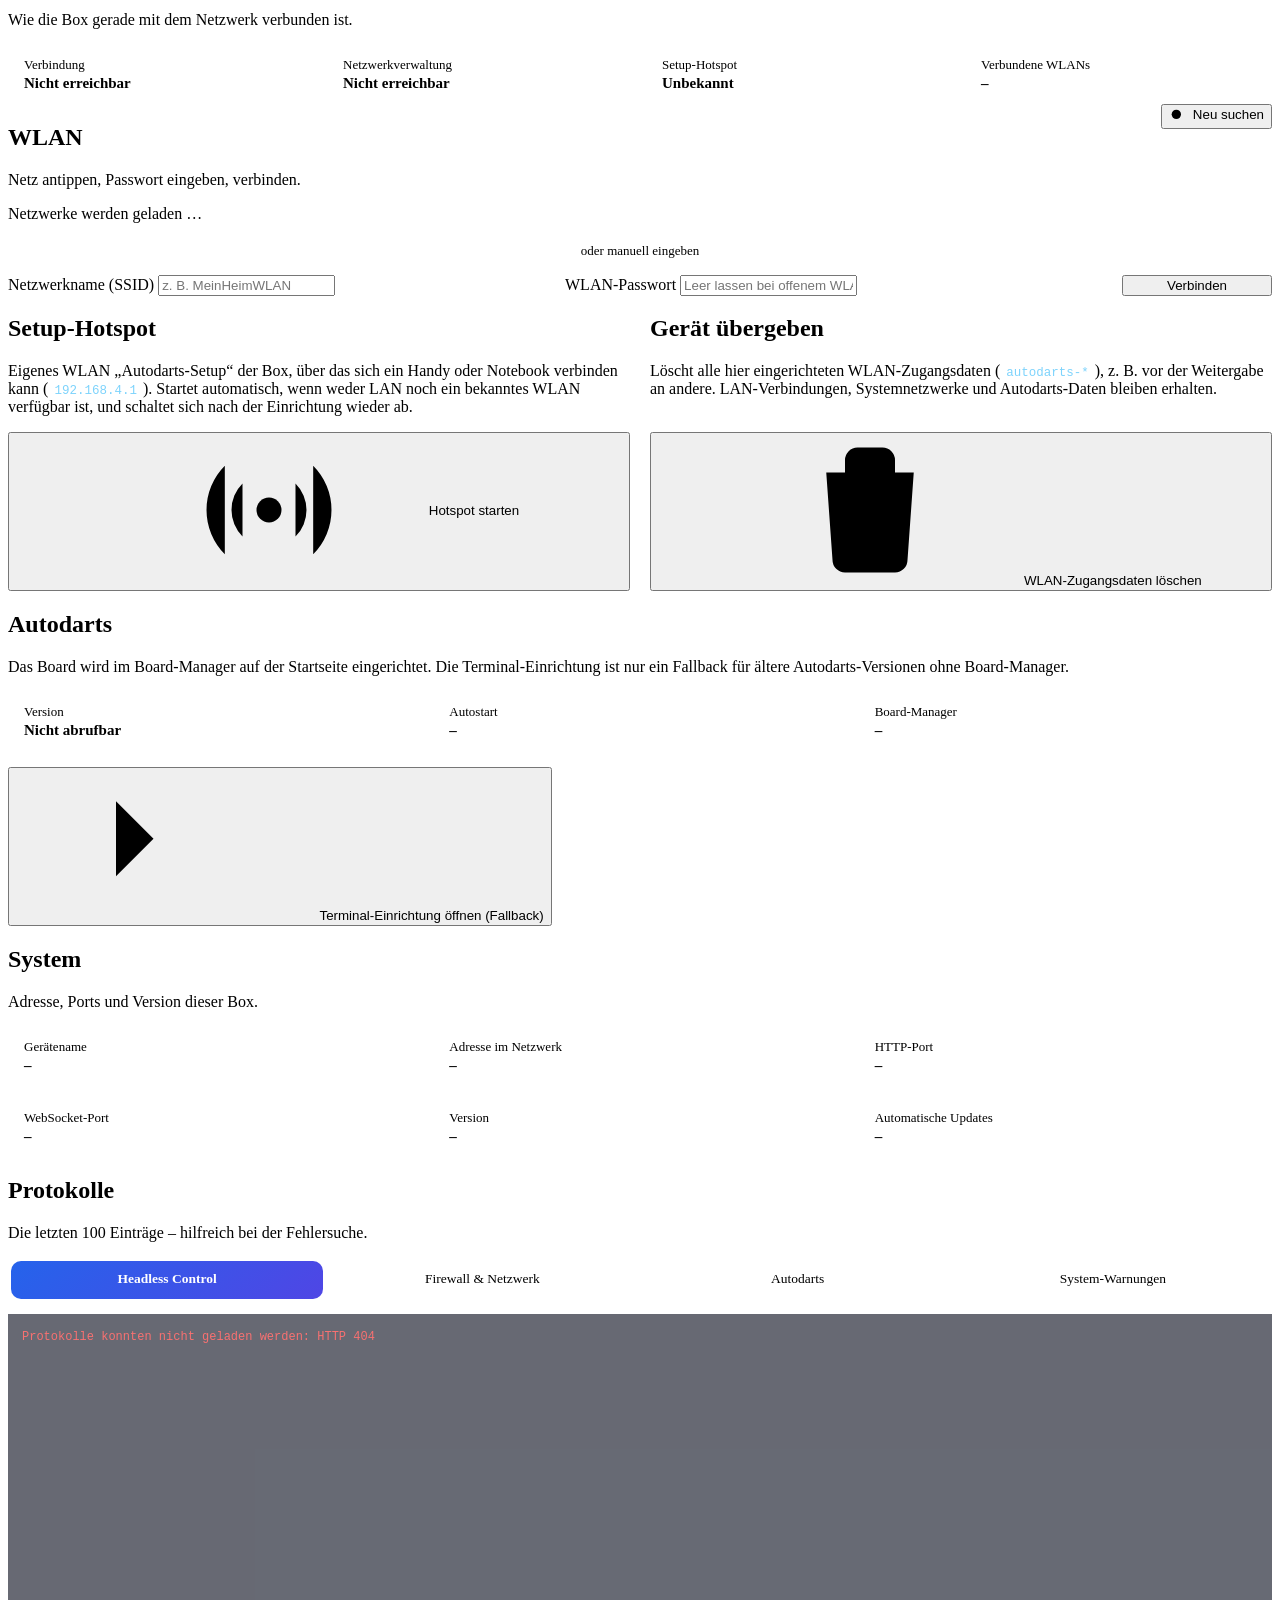
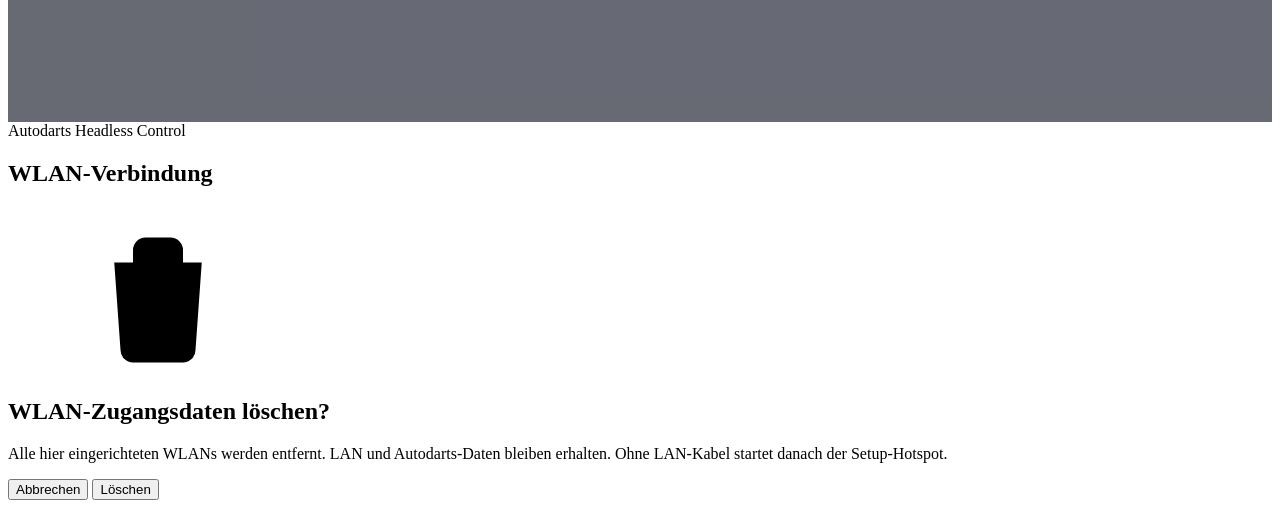
==== commit 195e264b: "Admin-Seite an die Startseite angeglichen Beide Seiten nutzen jetzt eine gemeinsame Gestaltung (stat" ====
--- a/app/web/admin.html
+++ b/app/web/admin.html
@@ -3,972 +3,516 @@
 <head>
 <meta charset="UTF-8">
 <meta name="viewport" content="width=device-width, initial-scale=1.0">
+<meta name="theme-color" content="#0b1120">
 <title>Autodarts Admin – Netzwerk &amp; System</title>
 
+<link rel="stylesheet" href="/static/ui.css">
+
 <style>
-* { box-sizing: border-box; }
-
-body {
-    margin: 0;
-    min-height: 100vh;
-    font-family: -apple-system, BlinkMacSystemFont, "Segoe UI", Roboto, Arial, sans-serif;
-    -webkit-font-smoothing: antialiased;
-    -moz-osx-font-smoothing: grayscale;
-    text-rendering: optimizeLegibility;
-    color: #f8fafc;
-    background:
-        radial-gradient(circle at top left, #1e3a8a 0, transparent 35%),
-        radial-gradient(circle at bottom right, #312e81 0, transparent 35%),
-        linear-gradient(135deg, #020617, #0f172a);
-    display: flex;
-    justify-content: center;
-    align-items: flex-start;
-    padding: 24px 20px 40px;
-}
-
-.container {
-    width: 100%;
-    max-width: 980px;
-    margin: 0 auto;
+/* Raster der Admin-Seite */
+.pair {
+    display: grid;
+    grid-template-columns: repeat(2, minmax(0, 1fr));
+    gap: 20px;
+}
+
+.panel {
     display: flex;
     flex-direction: column;
-    gap: 20px;
-}
-
-.settings-card {
-    padding: 24px 26px;
-    border-radius: 20px;
-    background: rgba(15, 23, 42, 0.88);
-    border: 1px solid rgba(255, 255, 255, 0.08);
-    box-shadow: 0 15px 35px rgba(0, 0, 0, 0.35),
-                inset 0 1px 0 rgba(255, 255, 255, 0.04);
-    backdrop-filter: blur(16px);
-}
-
-.page-header {
+}
+
+.panel .card-head { flex: 1; }
+
+.card-head.with-action {
     display: flex;
-    align-items: center;
+    align-items: flex-start;
     justify-content: space-between;
     gap: 16px;
-    padding: 4px 4px 6px;
-    flex-wrap: wrap;
-}
-
-.header-brand {
-    display: flex;
-    align-items: center;
-    gap: 16px;
-}
-
-.page-title {
-    margin: 0;
-    font-size: 26px;
-    font-weight: 700;
-    letter-spacing: normal;
-    color: #f8fafc;
-    text-rendering: optimizeLegibility;
-}
-
-.page-subtitle {
-    margin: 4px 0 0;
-    color: #94a3b8;
-    font-size: 14px;
-}
-
-.btn-back-header {
+}
+
+.card-head.with-action > .btn,
+.card-head.with-action > .spinner { flex-shrink: 0; white-space: nowrap; }
+
+.card-head code {
+    padding: 1px 6px;
+    border-radius: 6px;
+    background: var(--surface-2);
+    color: #7dd3fc;
+    font-family: ui-monospace, SFMono-Regular, Menlo, Consolas, monospace;
+    font-size: 12.5px;
+}
+
+/* Kennzahlen */
+.stats {
+    display: grid;
+    grid-template-columns: repeat(var(--cols, 4), minmax(0, 1fr));
+    gap: 12px;
+}
+
+.stat {
+    min-width: 0;
+    padding: 12px 16px;
+    border-radius: var(--radius-sm);
+    background: var(--surface-2);
+    border: 1px solid var(--border);
+}
+
+.stat-label {
+    color: var(--muted);
+    font-size: 13px;
+}
+
+.stat-value {
+    margin-top: 2px;
+    font-size: 15px;
+    font-weight: 600;
+    overflow-wrap: break-word;
+}
+
+/* Statusplakette */
+.pill {
     display: inline-flex;
     align-items: center;
     gap: 8px;
-    padding: 10px 18px;
-    border-radius: 12px;
-    background: rgba(30, 41, 59, 0.7);
-    border: 1px solid rgba(148, 163, 184, 0.2);
-    color: #cbd5e1;
+    padding: 3px 10px;
+    border-radius: 999px;
+    border: 1px solid;
     font-size: 13.5px;
-    font-weight: 500;
-    text-decoration: none;
-    transition: all 0.15s ease;
-}
-
-.btn-back-header:hover {
-    background: rgba(37, 99, 235, 0.2);
-    border-color: rgba(96, 165, 250, 0.4);
-    color: #ffffff;
-}
-
-.section-row-2col {
-    display: grid;
-    grid-template-columns: repeat(2, minmax(0, 1fr));
-    gap: 20px;
-}
-
-.settings-card.flex-col {
-    display: flex;
-    flex-direction: column;
-    justify-content: space-between;
-}
-
-.section-desc {
-    margin: 0 0 18px;
-    color: #94a3b8;
-    font-size: 13.5px;
-    line-height: 1.6;
-}
-
-.section-desc code {
-    background: rgba(30, 41, 59, 0.8);
-    color: #38bdf8;
-    padding: 2px 6px;
-    border-radius: 6px;
-    font-size: 12.5px;
-    font-family: inherit;
-}
-
-.card-inner-divider {
+    font-weight: 600;
+}
+
+.pill::before {
+    content: "";
+    width: 8px;
+    height: 8px;
+    border-radius: 50%;
+    background: currentColor;
+}
+
+.pill.ok      { color: #4ade80; background: rgba(34, 197, 94, 0.12); border-color: rgba(34, 197, 94, 0.35); }
+.pill.wifi    { color: #60a5fa; background: rgba(59, 130, 246, 0.12); border-color: rgba(96, 165, 250, 0.35); }
+.pill.warn    { color: #fbbf24; background: rgba(245, 158, 11, 0.12); border-color: rgba(245, 158, 11, 0.35); }
+.pill.error   { color: #fca5a5; background: rgba(239, 68, 68, 0.12); border-color: rgba(248, 113, 113, 0.35); }
+.pill.unknown { color: #cbd5e1; background: var(--surface-2); border-color: var(--border-strong); }
+
+/* WLAN-Liste */
+.network-list {
+    max-height: 290px;
+    margin-bottom: 0;
+}
+
+.network-item.connected {
+    border-color: rgba(96, 165, 250, 0.45);
+    background: rgba(37, 99, 235, 0.1);
+    cursor: default;
+}
+
+.connected-label {
+    color: #60a5fa;
+    font-weight: 600;
+}
+
+.or-divider {
     display: flex;
     align-items: center;
-    gap: 14px;
-    margin: 22px 0 18px;
-    color: #64748b;
-    font-size: 11.5px;
-    font-weight: 600;
-    text-transform: uppercase;
-    letter-spacing: 0.6px;
-}
-
-.card-inner-divider::before,
-.card-inner-divider::after {
+    gap: 12px;
+    margin: 20px 0 16px;
+    color: var(--subtle);
+    font-size: 13px;
+}
+
+.or-divider::before,
+.or-divider::after {
     content: "";
     flex: 1;
     height: 1px;
-    background: rgba(148, 163, 184, 0.14);
-}
-
-.connect-form-grid {
+    background: var(--border);
+}
+
+.connect-grid {
     display: grid;
-    grid-template-columns: 1fr 1fr auto;
-    gap: 14px;
-    align-items: flex-end;
-}
-
-.connect-btn-col {
-    min-width: 140px;
-}
-
-.logo {
-    width: 52px;
-    height: 52px;
-    display: flex;
-    align-items: center;
-    justify-content: center;
-    background: linear-gradient(135deg, #2563eb, #7c3aed);
-    border-radius: 16px;
-    box-shadow: 0 8px 24px rgba(37,99,235,.35);
-    flex-shrink: 0;
-}
-
-.logo svg { width: 30px; height: 30px; }
-
-.section-title {
-    margin: 0 0 14px;
-    font-size: 16px;
-    font-weight: 650;
+    grid-template-columns: minmax(0, 1fr) minmax(0, 1fr) auto;
+    gap: 12px;
+    align-items: end;
+}
+
+.connect-grid .form-row { margin: 0; }
+.connect-grid .btn { min-width: 150px; }
+
+/* Protokolle */
+.log-tabs {
+    display: grid;
+    grid-template-columns: repeat(4, minmax(0, 1fr));
+    gap: 3px;
+    padding: 3px;
+    margin-bottom: 12px;
+    border-radius: 13px;
+    background: var(--surface-2);
+    border: 1px solid var(--border);
+}
+
+.log-tab {
+    min-height: 38px;
+    padding: 6px 8px;
+    border: 0;
+    border-radius: 10px;
+    background: transparent;
+    color: var(--muted);
+    font: inherit;
+    font-size: 13.5px;
+    font-weight: 500;
+    line-height: 1.25;
+    cursor: pointer;
+    transition: background .15s, color .15s;
+}
+
+.log-tab:hover { color: #fff; background: rgba(255, 255, 255, 0.04); }
+
+.log-tab.active {
+    background: linear-gradient(135deg, #2563eb, #4f46e5);
+    color: #fff;
+    font-weight: 600;
+}
+
+.log-tab:focus-visible { outline: 2px solid #60a5fa; outline-offset: 1px; }
+
+.log-viewer {
+    height: 380px;
+    margin: 0;
+    padding: 14px;
+    overflow: auto;
+    border-radius: var(--radius-sm);
+    background: rgba(2, 6, 23, 0.6);
+    border: 1px solid var(--border);
     color: #e2e8f0;
-    display: flex;
-    align-items: center;
-    gap: 10px;
-}
-
-/* Netzwerkstatus */
-.status-badge {
-    display: inline-flex;
-    align-items: center;
-    gap: 8px;
-    padding: 8px 14px;
-    border-radius: 999px;
-    font-size: 13px;
-    font-weight: 600;
-}
-
-.status-badge .dot {
-    width: 8px;
-    height: 8px;
-    flex-shrink: 0;
-    border-radius: 50%;
-    background: currentColor;
-    box-shadow: 0 0 6px currentColor, 0 0 12px currentColor;
-}
-
-.status-ethernet {
-    background: rgba(34,197,94,.16);
-    border: 1px solid rgba(74,222,128,.42);
-    color: #4ade80;
-}
-
-.status-wifi {
-    background: rgba(37,99,235,.16);
-    border: 1px solid rgba(96,165,250,.42);
-    color: #60a5fa;
-}
-
-.status-hotspot {
-    background: rgba(251,191,36,.18);
-    border: 1px solid rgba(251,191,36,.42);
-    color: #fbbf24;
-}
-
-.status-error {
-    background: rgba(239,68,68,.16);
-    border: 1px solid rgba(248,113,113,.42);
-    color: #fca5a5;
-}
-
-.status-unknown {
-    background: rgba(148,163,184,.12);
-    border: 1px solid rgba(148,163,184,.25);
-    color: #cbd5e1;
-}
-
-/* Netzwerkliste */
-.network-list {
-    display: flex;
-    flex-direction: column;
-    gap: 8px;
-    max-height: 280px;
-    overflow-y: auto;
-    scrollbar-gutter: stable;
+    font-family: ui-monospace, SFMono-Regular, Menlo, Monaco, Consolas, "Liberation Mono", monospace;
+    font-size: 12px;
+    line-height: 1.5;
+    white-space: pre;
+    transition: opacity .15s;
     scrollbar-width: thin;
     scrollbar-color: rgba(148, 163, 184, 0.35) transparent;
-    padding-right: 2px;
-}
-
-.network-list::-webkit-scrollbar {
-    width: 6px;
-}
-
-.network-list::-webkit-scrollbar-track {
-    background: transparent;
-}
-
-.network-list::-webkit-scrollbar-thumb {
-    background: rgba(148, 163, 184, 0.35);
-    border-radius: 4px;
-}
-
-.network-item {
-    display: flex;
-    align-items: center;
-    justify-content: space-between;
-    gap: 12px;
-    padding: 14px 16px;
-    border-radius: 14px;
-    background: rgba(30,41,59,.6);
-    border: 1px solid rgba(148,163,184,.12);
-    transition: border-color .15s, background .15s;
-}
-
-.network-item:hover {
-    border-color: rgba(96,165,250,.3);
-    background: rgba(37,99,235,.08);
-}
-
-.network-item.connected {
-    border-color: rgba(96,165,250,.5);
-    background: rgba(37,99,235,.10);
-}
-
-.network-info { flex: 1; min-width: 0; }
-
-.network-ssid {
-    font-weight: 600;
-    font-size: 15px;
-    color: #f1f5f9;
-    white-space: nowrap;
-    overflow: hidden;
-    text-overflow: ellipsis;
-}
-
-.network-meta {
-    display: flex;
-    flex-wrap: wrap;
-    gap: 12px;
-    margin-top: 4px;
-    font-size: 12px;
-    color: #94a3b8;
-}
-
-.network-meta span {
-    display: flex;
-    align-items: center;
-    gap: 4px;
-}
-
-.network-signal {
-    display: flex;
-    gap: 2px;
-    align-items: flex-end;
-    height: 16px;
-}
-
-.signal-bar {
-    width: 4px;
-    background: #475569;
-    border-radius: 1px;
-}
-
-.signal-bar.active { background: #22d3ee; }
-
-.network-actions { flex-shrink: 0; }
-
-.btn-small {
-    min-height: 38px;
-    padding: 0 16px;
-    border: 0;
-    border-radius: 10px;
-    color: white;
-    font-family: inherit;
-    font-size: 13px;
-    font-weight: 600;
-    cursor: pointer;
-    display: inline-flex;
-    align-items: center;
-    justify-content: center;
-    gap: 8px;
-    transition: transform .1s, opacity .15s;
-}
-
-.btn-network-action {
-    width: 124px;
-    min-width: 124px;
-    height: 40px;
-    min-height: 40px;
-    padding: 0 12px;
-    font-size: 13px;
-    font-weight: 600;
-    box-sizing: border-box;
-    display: inline-flex;
-    align-items: center;
-    justify-content: center;
-    white-space: nowrap;
-    background: rgba(30, 64, 175, 0.25);
-    border: 1px solid rgba(96, 165, 250, 0.20);
-    color: #dbeafe;
-    border-radius: 10px;
-    cursor: pointer;
-    transition: all 0.15s ease;
-}
-
-.btn-network-action:hover {
-    background: rgba(30, 64, 175, 0.45);
-    border-color: rgba(96, 165, 250, 0.5);
-    color: #ffffff;
-}
-
-.btn-network-action:active {
-    transform: scale(0.97);
-}
-
-.btn-network-action:disabled {
-    opacity: 0.5;
-    cursor: not-allowed;
-}
-
-.network-header-row {
-    display: flex;
-    align-items: center;
-    justify-content: space-between;
-    gap: 12px;
-    margin-bottom: 14px;
-    padding-right: 16px;
-}
-
-.btn-small:hover { opacity: .9; }
-.btn-small:active { transform: scale(.97); }
-.btn-small:disabled { opacity: .5; cursor: not-allowed; }
-
-.btn-primary {
-    background: linear-gradient(135deg, #2563eb, #4f46e5);
-    box-shadow: 0 6px 16px rgba(37,99,235,.25);
-}
-
-.btn-warning {
-    color: #fde68a;
-    background: rgba(120,53,15,.28);
-    border: 1px solid rgba(251,191,36,.20);
-}
-
-.btn-danger {
-    color: #fecaca;
-    background: rgba(127,29,29,.35);
-    border: 1px solid rgba(248,113,113,.22);
-}
-
-.btn-secondary {
-    background: rgba(30,64,175,.25);
-    border: 1px solid rgba(96,165,250,.20);
-    color: #dbeafe;
-}
-
-/* Verbindungsformular */
-.connect-form {
-    display: flex;
-    flex-direction: column;
-    gap: 12px;
-}
-
-.form-row { display: flex; flex-direction: column; gap: 6px; }
-
-.form-label {
-    font-size: 13px;
-    font-weight: 500;
-    color: #cbd5e1;
-}
-
-.form-input {
-    width: 100%;
-    height: 40px;
-    min-height: 40px;
-    padding: 0 14px;
-    box-sizing: border-box;
-    border-radius: 10px;
-    border: 1px solid rgba(148,163,184,.18);
-    background: rgba(15,23,42,.8);
-    color: #f8fafc;
-    font-family: inherit;
-    font-size: 14px;
-    line-height: 38px;
-    transition: border-color .15s, box-shadow .15s;
-}
-
-.form-input:focus {
-    outline: none;
-    border-color: #3b82f6;
-    box-shadow: 0 0 0 3px rgba(59,130,246,.15);
-}
-
-.form-input::placeholder { color: #64748b; }
-
-/* Trennlinie */
-.divider {
-    display: flex;
-    align-items: center;
-    gap: 12px;
-    margin: 8px 0 16px;
-    color: #475569;
-    font-size: 12px;
-    text-transform: uppercase;
-    letter-spacing: .5px;
-}
-
-.divider::before,
-.divider::after {
-    content: "";
-    flex: 1;
-    height: 1px;
-    background: rgba(148,163,184,.12);
-}
-
-/* Informationsfelder */
-.status-grid {
-    display: grid;
-    grid-template-columns: repeat(4, minmax(0, 1fr));
-    gap: 12px;
-}
-
-.stat-box {
-    min-width: 0;
-    padding: 14px;
-    border-radius: 12px;
-    background: rgba(30,41,59,.6);
-    border: 1px solid rgba(148,163,184,.10);
-}
-
-.stat-label {
-    font-size: 11px;
-    color: #94a3b8;
-    text-transform: uppercase;
-    letter-spacing: .5px;
-    margin-bottom: 6px;
-}
-
-.stat-value {
-    font-size: 14px;
-    font-weight: 600;
-    color: #f1f5f9;
-    overflow-wrap: anywhere;
-}
-
-/* Kompakte Hinweiskästen */
-.info-box {
-    padding: 14px;
-    margin-bottom: 14px;
-    border-radius: 12px;
-    background: rgba(120,53,15,.18);
-    border: 1px solid rgba(251,191,36,.22);
-    color: #fcd34d;
-    font-size: 13px;
-    line-height: 1.5;
-}
-
-.info-box strong {
-    display: block;
-    margin-bottom: 6px;
-    color: #fde68a;
-}
-
-/* Aktionsbuttons */
-.buttons {
-    display: flex;
-    flex-direction: column;
-    gap: 14px;
-}
-
-.buttons .btn-small {
-    width: 100%;
-    min-height: 48px;
-}
-
-/* Log-Tabs (Segmented Control) */
-.log-tab-bar {
-    display: grid;
-    grid-template-columns: repeat(4, 1fr);
-    gap: 4px;
-    background: rgba(15, 23, 42, 0.7);
-    border: 1px solid rgba(148, 163, 184, 0.16);
-    border-radius: 12px;
-    padding: 4px;
-    margin-bottom: 12px;
-}
-
-.log-tab {
-    display: flex;
-    align-items: center;
-    justify-content: center;
-    background: transparent;
-    color: #94a3b8;
-    border: none;
-    padding: 6px 8px;
-    min-height: 44px;
-    font-size: 12.5px;
-    font-weight: 500;
-    line-height: 1.25;
-    border-radius: 8px;
-    cursor: pointer;
-    transition: all 0.15s ease;
-    text-align: center;
-    white-space: normal;
-    word-break: normal;
-    hyphens: auto;
-    user-select: none;
-}
-
-.log-tab:hover {
-    background: rgba(255, 255, 255, 0.05);
-    color: #f1f5f9;
-}
-
-.log-tab.active {
-    background: #2563eb;
-    color: #ffffff;
-    font-weight: 600;
-    box-shadow: 0 2px 8px rgba(37, 99, 235, 0.35);
-}
-
-@media (max-width: 600px) {
-    .log-tab {
-        font-size: 11px;
-        padding: 4px 4px;
-        min-height: 40px;
-    }
-}
-
-.log-viewer-box {
-    background: #0f172a;
-    border: 1px solid #334155;
-    border-radius: 12px;
-    padding: 14px;
-    font-family: ui-monospace, SFMono-Regular, Menlo, Monaco, Consolas, "Liberation Mono", "Courier New", monospace;
-    font-size: 12px;
-    line-height: 1.5;
-    color: #e2e8f0;
-    height: 380px;
-    min-height: 380px;
-    max-height: 380px;
-    box-sizing: border-box;
-    overflow-y: auto;
-    overflow-x: auto;
-    white-space: pre;
-    margin: 0;
-    transition: opacity 0.15s ease;
-    scrollbar-gutter: stable;
-    scrollbar-width: thin;
-    scrollbar-color: rgba(148, 163, 184, 0.35) transparent;
-}
-
-.log-viewer-box::-webkit-scrollbar {
-    width: 6px;
-    height: 6px;
-}
-
-.log-viewer-box::-webkit-scrollbar-track {
-    background: transparent;
-}
-
-.log-viewer-box::-webkit-scrollbar-thumb {
-    background: rgba(148, 163, 184, 0.35);
-    border-radius: 4px;
-}
-
-.log-timestamp {
-    color: #38bdf8;
-    font-weight: 600;
-}
-
-/* Toast-Nachrichten */
+}
+
+.log-timestamp { color: #38bdf8; font-weight: 600; }
+.log-empty { color: var(--subtle); }
+.log-error { color: #f87171; }
+
+/* Hinweis-Meldung */
 .toast {
     position: fixed;
+    left: 50%;
     bottom: 24px;
-    left: 50%;
+    z-index: 300;
     max-width: calc(100% - 32px);
-    transform: translateX(-50%) translateY(100px);
-    opacity: 0;
-    padding: 14px 20px;
-    border-radius: 12px;
-    background: rgba(15,23,42,.96);
-    border: 1px solid rgba(148,163,184,.18);
-    box-shadow: 0 20px 40px rgba(0,0,0,.4);
-    color: #f1f5f9;
+    padding: 12px 18px;
+    border-radius: var(--radius-sm);
+    background: #1e293b;
+    border: 1px solid var(--border-strong);
+    box-shadow: 0 18px 44px rgba(0, 0, 0, 0.45);
+    color: var(--text);
     font-size: 14px;
     font-weight: 500;
-    z-index: 200;
+    overflow-wrap: anywhere;
+    opacity: 0;
+    transform: translate(-50%, 100px);
     transition: transform .3s, opacity .3s;
-    overflow-wrap: anywhere;
-}
-
-.toast.show {
-    transform: translateX(-50%) translateY(0);
-    opacity: 1;
-}
-
-.toast.success { border-color: rgba(74,222,128,.5); }
-.toast.error { border-color: rgba(248,113,113,.5); }
-
-/* Ladeanimation */
-.spinner {
-    display: inline-block;
-    width: 17px;
-    height: 17px;
-    flex-shrink: 0;
-    border: 2px solid rgba(255,255,255,.25);
-    border-top-color: #fff;
-    border-radius: 50%;
-    animation: spin .8s linear infinite;
-}
-
-@keyframes spin { to { transform: rotate(360deg); } }
+}
+
+.toast.show { opacity: 1; transform: translate(-50%, 0); }
+.toast.success { border-color: rgba(74, 222, 128, 0.5); }
+.toast.error { border-color: rgba(248, 113, 113, 0.5); }
+
+.dialog-message { margin: 0 0 8px; color: #cbd5e1; font-size: 14.5px; }
+.dialog-message a { color: #38bdf8; font-weight: 600; }
+.modal-spinner { padding: 14px 0 4px; text-align: center; }
 
 .hidden { display: none !important; }
 
-.back-link {
-    width: fit-content;
-    margin: 24px auto 0;
-    padding: 8px 12px;
-    border-radius: 10px;
-    color: #94a3b8;
-    text-decoration: none;
-    font-size: 14px;
-    display: flex;
-    align-items: center;
-    gap: 6px;
-}
-
-/* Modal-Dialog für Hotspot/WLAN-Wechsel */
-.modal-backdrop {
-    position: fixed;
-    inset: 0;
-    background: rgba(15,23,42,.85);
-    backdrop-filter: blur(4px);
-    display: flex;
-    align-items: center;
-    justify-content: center;
-    z-index: 300;
-    padding: 16px;
-}
-
-.modal-box {
-    background: #1e293b;
-    border: 1px solid rgba(148,163,184,.25);
-    border-radius: 16px;
-    padding: 24px;
-    max-width: 440px;
-    width: 100%;
-    box-shadow: 0 25px 50px -12px rgba(0,0,0,.7);
-    color: #f1f5f9;
-}
-
-.back-link:hover { background: rgba(148,163,184,.12); }
-
-@media (max-width: 860px) {
-    .status-grid { grid-template-columns: repeat(2, minmax(0, 1fr)); }
-}
-
-@media (max-width: 767px) {
-    .section-row-2col { grid-template-columns: 1fr; }
-    .connect-form-grid { grid-template-columns: 1fr; gap: 12px; padding-right: 0 !important; }
-    .network-header-row { padding-right: 0 !important; }
-    .connect-btn-col { min-width: 100% !important; width: 100% !important; }
-    .connect-btn-col .btn-network-action { width: 100% !important; }
-    .page-header { flex-direction: column; text-align: center; }
-    .header-brand { flex-direction: column; }
-}
-
-@media (max-width: 520px) {
-    body { padding: 16px 12px 32px; }
-    .settings-card { padding: 20px 16px; border-radius: 16px; }
-    .page-title { font-size: 22px; }
-    .status-grid { grid-template-columns: 1fr; }
-    .network-item { padding: 12px; }
-    .btn-small { padding: 0 12px; }
+/* Mobil */
+@media (max-width: 880px) {
+    .pair { grid-template-columns: minmax(0, 1fr); }
+}
+
+@media (max-width: 720px) {
+    .stats { grid-template-columns: repeat(2, minmax(0, 1fr)); gap: 10px; }
+    .stat { padding: 10px 12px; }
+    .stat-value { font-size: 14px; }
+}
+
+@media (max-width: 640px) {
+    .connect-grid { grid-template-columns: minmax(0, 1fr); }
+    .log-tabs { grid-template-columns: repeat(2, minmax(0, 1fr)); }
 }
 </style>
 </head>
 
 <body>
-<div class="container">
+
+<!-- Symbole -->
+<svg width="0" height="0" style="position:absolute" aria-hidden="true">
+    <defs>
+        <symbol id="i-back" viewBox="0 0 24 24"><path d="M19 12H5M12 19l-7-7 7-7"/></symbol>
+        <symbol id="i-search" viewBox="0 0 24 24"><circle cx="11" cy="11" r="7"/><path d="m21 21-4.35-4.35"/></symbol>
+        <symbol id="i-wifi" viewBox="0 0 24 24"><path d="M5 12.55a11 11 0 0 1 14.08 0M1.42 9a16 16 0 0 1 21.16 0M8.53 16.11a6 6 0 0 1 6.95 0M12 20h.01"/></symbol>
+        <symbol id="i-hotspot" viewBox="0 0 24 24"><circle cx="12" cy="12" r="2"/><path d="M16.24 7.76a6 6 0 0 1 0 8.49M7.76 16.24a6 6 0 0 1 0-8.49M19.07 4.93a10 10 0 0 1 0 14.14M4.93 19.07a10 10 0 0 1 0-14.14"/></symbol>
+        <symbol id="i-stop" viewBox="0 0 24 24"><rect x="6" y="6" width="12" height="12" rx="2"/></symbol>
+        <symbol id="i-trash" viewBox="0 0 24 24"><path d="M3 6h18M8 6V4a2 2 0 0 1 2-2h4a2 2 0 0 1 2 2v2M19 6l-1 14a2 2 0 0 1-2 2H8a2 2 0 0 1-2-2L5 6M10 11v6M14 11v6"/></symbol>
+        <symbol id="i-rotate" viewBox="0 0 24 24"><path d="M21 12a9 9 0 1 1-2.64-6.36L21 8M21 3v5h-5"/></symbol>
+        <symbol id="i-terminal" viewBox="0 0 24 24"><path d="m4 17 6-6-6-6M12 19h8"/></symbol>
+        <symbol id="i-lock" viewBox="0 0 24 24"><rect x="4" y="11" width="16" height="10" rx="2"/><path d="M8 11V7a4 4 0 0 1 8 0v4"/></symbol>
+        <symbol id="i-alert" viewBox="0 0 24 24"><path d="M10.29 3.86 1.82 18a2 2 0 0 0 1.71 3h16.94a2 2 0 0 0 1.71-3L13.71 3.86a2 2 0 0 0-3.42 0zM12 9v4M12 17h.01"/></symbol>
+    </defs>
+</svg>
+
+<div class="page">
 
     <!-- Kopfzeile -->
-    <header class="page-header">
-        <div class="header-brand">
-            <div class="logo" aria-label="Autodarts">
-                <svg viewBox="0 0 64 64" fill="none" xmlns="http://www.w3.org/2000/svg" aria-hidden="true">
+    <header class="topbar">
+        <div class="brand">
+            <div class="logo">
+                <svg viewBox="0 0 64 64" fill="none" aria-hidden="true">
                     <circle cx="32" cy="32" r="28" stroke="white" stroke-width="3"/>
-                    <circle cx="32" cy="32" r="23" stroke="white" stroke-width="2"/>
-                    <circle cx="32" cy="32" r="14" stroke="white" stroke-width="2"/>
-                    <circle cx="32" cy="32" r="9" stroke="white" stroke-width="2"/>
-                    <circle cx="32" cy="32" r="2.5" fill="white"/>
-                    <path d="M32 4V60M4 32H60M12.2 12.2L51.8 51.8M51.8 12.2L12.2 51.8"
-                          stroke="white" stroke-width="1.5" opacity=".8"/>
+                    <circle cx="32" cy="32" r="20" stroke="white" stroke-width="2"/>
+                    <circle cx="32" cy="32" r="11" stroke="white" stroke-width="2"/>
+                    <circle cx="32" cy="32" r="3" fill="white"/>
+                    <path d="M32 4v56M4 32h56M12.2 12.2l39.6 39.6M51.8 12.2 12.2 51.8" stroke="white" stroke-width="1.5" opacity=".7"/>
                 </svg>
             </div>
             <div>
-                <h1 class="page-title">Entwicklermodus</h1>
-                <p class="page-subtitle">Netzwerk, System &amp; Diagnose</p>
-            </div>
-        </div>
-        <a href="/" class="btn-back-header" title="Zurück zur Steuerung">
-            <svg width="22" height="14" viewBox="0 0 24 14" fill="none" stroke="currentColor" stroke-width="2.2" stroke-linecap="round" stroke-linejoin="round" aria-hidden="true" style="display:inline-block; vertical-align: middle; position: relative; top: 1.5px; flex-shrink: 0;"><line x1="22" y1="7" x2="2" y2="7"></line><polyline points="8 1 2 7 8 13"></polyline></svg>
-            Zurück zur Steuerung
+                <h1>Admin</h1>
+                <p>Netzwerk, System &amp; Diagnose</p>
+            </div>
+        </div>
+        <a href="/" class="link-btn" title="Zurück zur Steuerung" aria-label="Zurück zur Steuerung">
+            <svg class="icon" aria-hidden="true"><use href="#i-back"/></svg>
+            <span class="label">Zur Steuerung</span>
         </a>
     </header>
 
-    <!-- 1. Netzwerkstatus -->
-    <section class="settings-card">
-        <h2 class="section-title">🌐 Netzwerkstatus</h2>
-        <div class="status-grid" id="statusGrid">
-            <div class="stat-box">
-                <div class="stat-label">Netzwerkmodus</div>
+    <!-- Netzwerkstatus -->
+    <section class="card">
+        <div class="card-head">
+            <h2>Netzwerkstatus</h2>
+            <p>Wie die Box gerade mit dem Netzwerk verbunden ist.</p>
+        </div>
+        <div class="stats">
+            <div class="stat">
+                <div class="stat-label">Verbindung</div>
                 <div class="stat-value" id="decisionValue">–</div>
             </div>
-            <div class="stat-box">
-                <div class="stat-label">Backend</div>
+            <div class="stat">
+                <div class="stat-label">Netzwerkverwaltung</div>
                 <div class="stat-value" id="backendValue">–</div>
             </div>
-            <div class="stat-box">
-                <div class="stat-label">Hotspot</div>
+            <div class="stat">
+                <div class="stat-label">Setup-Hotspot</div>
                 <div class="stat-value" id="hotspotValue">–</div>
             </div>
-            <div class="stat-box">
-                <div class="stat-label">Aktive Netzwerkverbindungen</div>
+            <div class="stat">
+                <div class="stat-label">Verbundene WLANs</div>
                 <div class="stat-value" id="activeCount">–</div>
             </div>
         </div>
     </section>
 
-    <!-- 2. Verfügbare Netzwerke inklusive Manuell verbinden -->
-    <section class="settings-card">
-        <div class="network-header-row">
-            <h2 class="section-title" style="margin:0;">📡 Verfügbare Netzwerke</h2>
-            <button type="button" class="btn-small btn-secondary btn-network-action" onclick="scanNetworks()" id="scanBtn">
-                <span class="spinner hidden" id="scanSpinner"></span>
-                <span id="scanLabel">🔍 Scannen</span>
+    <!-- WLAN -->
+    <section class="card">
+        <div class="card-head with-action">
+            <div>
+                <h2>WLAN</h2>
+                <p>Netz antippen, Passwort eingeben, verbinden.</p>
+            </div>
+            <button type="button" class="btn btn-ghost btn-sm" onclick="scanNetworks()" id="scanBtn">
+                <span class="spinner sm hidden" id="scanSpinner"></span>
+                <span id="scanLabel" style="display:inline-flex;align-items:center;gap:8px;">
+                    <svg class="icon" style="width:16px;height:16px" aria-hidden="true"><use href="#i-search"/></svg>
+                    Neu suchen
+                </span>
             </button>
         </div>
 
         <div class="network-list" id="networkList" aria-live="polite">
-            <div style="text-align:center;padding:24px;color:#64748b;font-size:13px;">
-                Keine Netzwerke geladen. Klicken Sie auf „Scannen“.
-            </div>
-        </div>
-
-        <div class="card-inner-divider">
-            <span>ODER MANUELL VERBINDEN</span>
-        </div>
-
-        <form class="connect-form" id="connectForm" onsubmit="connectManual(event)">
-            <div class="connect-form-grid" style="padding-right: 16px;">
+            <div class="network-empty">Netzwerke werden geladen …</div>
+        </div>
+
+        <div class="or-divider">oder manuell eingeben</div>
+
+        <form id="connectForm" onsubmit="connectManual(event)">
+            <div class="connect-grid">
                 <div class="form-row">
-                    <label class="form-label" for="manualSsid">SSID (Netzwerkname)</label>
-                    <input type="text" class="form-input" id="manualSsid"
-                           placeholder="z. B. MeinHeimWLAN" required autocomplete="off">
+                    <label class="form-label" for="manualSsid">Netzwerkname (SSID)</label>
+                    <input type="text" class="form-input" id="manualSsid" placeholder="z. B. MeinHeimWLAN" required autocomplete="off">
                 </div>
-
                 <div class="form-row">
-                    <label class="form-label" for="manualPass">Passwort (leer = offen)</label>
-                    <input type="password" class="form-input" id="manualPass"
-                           placeholder="WLAN-Passwort" autocomplete="off">
+                    <label class="form-label" for="manualPass">WLAN-Passwort</label>
+                    <input type="password" class="form-input" id="manualPass" placeholder="Leer lassen bei offenem WLAN" autocomplete="off">
                 </div>
-
-                <div class="form-row connect-btn-col" style="min-width: 124px; width: 124px;">
-                    <button type="submit" class="btn-small btn-secondary btn-network-action" id="connectBtn">
-                        <span class="spinner hidden" id="connectSpinner"></span>
-                        <span id="connectLabel">📶 Verbinden</span>
-                    </button>
-                </div>
+                <button type="submit" class="btn btn-primary" id="connectBtn">
+                    <span class="spinner sm hidden" id="connectSpinner"></span>
+                    <span id="connectLabel">Verbinden</span>
+                </button>
             </div>
         </form>
     </section>
 
-    <!-- 3. Setup-Hotspot & 4. Gerät übergeben (2-Spalten-Layout auf Desktop) -->
-    <div class="section-row-2col">
-        <!-- 3. Setup-Hotspot -->
-        <section class="settings-card flex-col">
-            <div>
-                <h2 class="section-title">📡 Setup-Hotspot (Recovery)</h2>
-                <p class="section-desc" id="hotspotInfo">
-                    Ermöglicht die Ersteinrichtung über ein Smartphone, Tablet oder ein Notebook (<code>192.168.4.1/24</code>), falls weder Ethernet noch ein bekanntes WLAN verfügbar ist. Nach erfolgreicher Netzwerkkonfiguration schaltet sich der Hotspot automatisch ab.
+    <!-- Setup-Hotspot & Gerät übergeben -->
+    <div class="pair">
+        <section class="card panel">
+            <div class="card-head">
+                <h2>Setup-Hotspot</h2>
+                <p id="hotspotInfo">
+                    Eigenes WLAN „Autodarts-Setup“ der Box, über das sich ein Handy oder Notebook verbinden kann (<code>192.168.4.1</code>). Startet automatisch, wenn weder LAN noch ein bekanntes WLAN verfügbar ist, und schaltet sich nach der Einrichtung wieder ab.
                 </p>
             </div>
-            <div class="buttons" style="margin-top:auto;">
-                <button type="button" class="btn-small btn-secondary"
-                        onclick="startHotspot()" id="hotspotStartBtn">
-                    <span class="spinner hidden" id="hotspotStartSpinner"></span>
-                    <span id="hotspotStartLabel">▶️ Hotspot starten</span>
-                </button>
-                <button type="button" class="btn-small btn-danger"
-                        onclick="stopHotspot()" id="hotspotStopBtn" style="display:none;">
-                    <span class="spinner hidden" id="hotspotStopSpinner"></span>
-                    <span id="hotspotStopLabel">⏹️ Hotspot stoppen</span>
-                </button>
-            </div>
+            <button type="button" class="btn btn-secondary btn-block" onclick="startHotspot()" id="hotspotStartBtn">
+                <span class="spinner sm hidden" id="hotspotStartSpinner"></span>
+                <span id="hotspotStartLabel" style="display:inline-flex;align-items:center;gap:10px;">
+                    <svg class="icon" aria-hidden="true"><use href="#i-hotspot"/></svg>
+                    Hotspot starten
+                </span>
+            </button>
+            <button type="button" class="btn btn-danger btn-block" onclick="stopHotspot()" id="hotspotStopBtn" style="display:none;">
+                <span class="spinner sm hidden" id="hotspotStopSpinner"></span>
+                <span id="hotspotStopLabel" style="display:inline-flex;align-items:center;gap:10px;">
+                    <svg class="icon" aria-hidden="true"><use href="#i-stop"/></svg>
+                    Hotspot beenden
+                </span>
+            </button>
         </section>
 
-        <!-- 4. Gerät übergeben -->
-        <section class="settings-card flex-col">
-            <div>
-                <h2 class="section-title">🔄 Gerät übergeben / WLAN zurücksetzen</h2>
-                <p class="section-desc">
-                    Entfernt gezielt alle über Autodarts eingerichteten WLAN-Profile (<code>autodarts-*</code>) für die sichere Weitergabe an Dritte. Ethernet-Verbindungen, Systemnetzwerke und Autodarts-Spieldaten bleiben geschützt erhalten.
+        <section class="card panel">
+            <div class="card-head">
+                <h2>Gerät übergeben</h2>
+                <p>
+                    Löscht alle hier eingerichteten WLAN-Zugangsdaten (<code>autodarts-*</code>), z. B. vor der Weitergabe an andere. LAN-Verbindungen, Systemnetzwerke und Autodarts-Daten bleiben erhalten.
                 </p>
             </div>
-            <div class="buttons" style="margin-top:auto;">
-                <button type="button" class="btn-small btn-danger" id="handoverBtn"
-                        onclick="confirmHandover()">
-                    ❌ WLAN-Daten löschen &amp; Handover vorbereiten
-                </button>
-            </div>
+            <button type="button" class="btn btn-danger btn-block" id="handoverBtn" onclick="confirmHandover()">
+                <svg class="icon" aria-hidden="true"><use href="#i-trash"/></svg>
+                WLAN-Zugangsdaten löschen
+            </button>
         </section>
     </div>
 
-    <!-- Experten-Werkzeuge: Autodarts-Dienst & Terminal-Fallback -->
-    <section class="settings-card">
-        <h2 class="section-title">🧰 Autodarts – Experten-Werkzeuge</h2>
-        <p class="section-desc">
-            Normalerweise nicht nötig: Die Einrichtung des Boards erfolgt im Board-Manager auf der Startseite.
-            Die Terminal-Einrichtung (Autodarts-TUI) ist nur als Fallback gedacht, z. B. für Autodarts-Versionen ohne Board-Manager.
-        </p>
-        <div class="status-grid" style="margin-top:12px;">
-            <div class="stat-box">
-                <div class="stat-label">Autodarts-Version</div>
+    <!-- Autodarts -->
+    <section class="card">
+        <div class="card-head">
+            <h2>Autodarts</h2>
+            <p>Das Board wird im Board-Manager auf der Startseite eingerichtet. Die Terminal-Einrichtung ist nur ein Fallback für ältere Autodarts-Versionen ohne Board-Manager.</p>
+        </div>
+        <div class="stats" style="--cols: 3;">
+            <div class="stat">
+                <div class="stat-label">Version</div>
                 <div class="stat-value" id="adVersionValue">–</div>
             </div>
-            <div class="stat-box">
-                <div class="stat-label">Autostart (Dienst)</div>
+            <div class="stat">
+                <div class="stat-label">Autostart</div>
                 <div class="stat-value" id="adServiceValue">–</div>
             </div>
-            <div class="stat-box">
+            <div class="stat">
                 <div class="stat-label">Board-Manager</div>
                 <div class="stat-value" id="adBoardManagerValue">–</div>
             </div>
         </div>
-        <div class="buttons" style="margin-top:14px;">
-            <button type="button" class="btn-small btn-secondary" onclick="adminSetupAutostart()">
-                🔁 Autostart neu einrichten
-            </button>
-            <button type="button" class="btn-small btn-secondary" onclick="window.open('/terminal', '_blank')">
-                ⌨️ Terminal-Einrichtung (TUI) öffnen
-            </button>
-        </div>
+
+        <!-- Nur sichtbar, wenn der Autostart fehlt -->
+        <div class="notice" id="adAutostartNotice" style="margin-top:16px;">
+            <svg class="icon" aria-hidden="true"><use href="#i-alert"/></svg>
+            <div class="notice-body">
+                <strong>Autodarts startet nicht automatisch</strong>
+                <p>Ohne Autostart ist das Board nach dem Einschalten nicht bereit.</p>
+                <button type="button" class="btn btn-secondary btn-sm" id="adAutostartBtn" onclick="adminSetupAutostart()">
+                    <svg class="icon" aria-hidden="true"><use href="#i-rotate"/></svg>
+                    Autostart einrichten
+                </button>
+            </div>
+        </div>
+
+        <button type="button" class="btn btn-ghost btn-sm" style="margin-top:16px;" onclick="window.open('/terminal', '_blank')">
+            <svg class="icon" aria-hidden="true"><use href="#i-terminal"/></svg>
+            Terminal-Einrichtung öffnen (Fallback)
+        </button>
     </section>
 
-    <!-- 5. System-Informationen -->
-    <section class="settings-card">
-        <h2 class="section-title">🖥️ System-Informationen</h2>
-        <div class="status-grid" id="systemGrid">
-            <div class="stat-box">
-                <div class="stat-label">Hostname</div>
-                <div class="stat-value" id="hostnameValue">Wird nicht geliefert</div>
-            </div>
-            <div class="stat-box">
-                <div class="stat-label">mDNS-Adresse</div>
-                <div class="stat-value" id="mdnsValue">Nicht bestätigt</div>
-            </div>
-            <div class="stat-box">
+    <!-- System -->
+    <section class="card">
+        <div class="card-head">
+            <h2>System</h2>
+            <p>Adresse, Ports und Version dieser Box.</p>
+        </div>
+        <div class="stats" style="--cols: 3;">
+            <div class="stat">
+                <div class="stat-label">Gerätename</div>
+                <div class="stat-value" id="hostnameValue">–</div>
+            </div>
+            <div class="stat">
+                <div class="stat-label">Adresse im Netzwerk</div>
+                <div class="stat-value" id="mdnsValue">–</div>
+            </div>
+            <div class="stat">
                 <div class="stat-label">HTTP-Port</div>
                 <div class="stat-value" id="httpPortValue">–</div>
             </div>
-            <div class="stat-box">
+            <div class="stat">
                 <div class="stat-label">WebSocket-Port</div>
-                <div class="stat-value" id="wsPortValue">Wird nicht geliefert</div>
-            </div>
-            <div class="stat-box">
+                <div class="stat-value" id="wsPortValue">–</div>
+            </div>
+            <div class="stat">
                 <div class="stat-label">Version</div>
                 <div class="stat-value" id="appVersionValue">–</div>
             </div>
-            <div class="stat-box">
+            <div class="stat">
                 <div class="stat-label">Automatische Updates</div>
                 <div class="stat-value" id="autoUpdateValue">–</div>
             </div>
         </div>
     </section>
 
-    <!-- 6. System- & Dienst-Protokolle (Diagnose) -->
-    <section class="settings-card">
-        <div style="display:flex;align-items:center;justify-content:space-between;gap:12px;margin-bottom:12px;">
-            <h2 class="section-title" style="margin:0;">📋 System- &amp; Dienst-Protokolle</h2>
-            <div id="logStatusIndicator" style="display:inline-flex;align-items:center;height:20px;">
-                <span class="spinner hidden" id="logSpinner" style="width:14px;height:14px;border-width:2px;margin:0;"></span>
-            </div>
-        </div>
-
-        <div class="log-tab-bar">
-            <button type="button" class="log-tab active" data-target="app" onclick="switchLogTab('app')" title="Headless Control">Headless Control</button>
-            <button type="button" class="log-tab" data-target="firewall" onclick="switchLogTab('firewall')" title="Firewall &amp; Dispatcher">Firewall &amp; Dispatcher</button>
-            <button type="button" class="log-tab" data-target="autodarts" onclick="switchLogTab('autodarts')" title="Autodarts Dienst">Autodarts Dienst</button>
-            <button type="button" class="log-tab" data-target="system" onclick="switchLogTab('system')" title="System-Warnungen">System-Warnungen</button>
-        </div>
-
-        <pre id="logViewer" class="log-viewer-box">Lade Protokolle …</pre>
+    <!-- Protokolle -->
+    <section class="card">
+        <div class="card-head with-action">
+            <div>
+                <h2>Protokolle</h2>
+                <p>Die letzten 100 Einträge – hilfreich bei der Fehlersuche.</p>
+            </div>
+            <span class="spinner sm hidden" id="logSpinner"></span>
+        </div>
+
+        <div class="log-tabs" role="tablist">
+            <button type="button" class="log-tab active" data-target="app" onclick="switchLogTab('app')">Headless Control</button>
+            <button type="button" class="log-tab" data-target="firewall" onclick="switchLogTab('firewall')">Firewall &amp; Netzwerk</button>
+            <button type="button" class="log-tab" data-target="autodarts" onclick="switchLogTab('autodarts')">Autodarts</button>
+            <button type="button" class="log-tab" data-target="system" onclick="switchLogTab('system')">System-Warnungen</button>
+        </div>
+
+        <pre id="logViewer" class="log-viewer">Protokolle werden geladen …</pre>
     </section>
 
-    <!-- Fußbereich -->
-    <footer style="text-align:center;padding:8px 0 16px;">
-        <a href="/" class="back-link" title="Zurück zur Steuerung">
-            <svg width="22" height="14" viewBox="0 0 24 14" fill="none" stroke="currentColor" stroke-width="2.2" stroke-linecap="round" stroke-linejoin="round" aria-hidden="true" style="display:inline-block; vertical-align: middle; flex-shrink: 0;"><line x1="22" y1="7" x2="2" y2="7"></line><polyline points="8 1 2 7 8 13"></polyline></svg>
-            Zurück zur Steuerung
-        </a>
-    </footer>
-
+    <footer class="footer">Autodarts Headless Control</footer>
 </div>
 
-<div class="modal-backdrop hidden" id="wifiModalBackdrop" role="dialog" aria-modal="true">
-    <div class="modal-box" id="wifiModalBox">
-        <h3 id="wifiModalTitle" style="margin-top:0;font-size:18px;">WLAN-Verbindung</h3>
-        <p id="wifiModalMessage" style="color:#cbd5e1;font-size:14px;line-height:1.6;"></p>
-        <div id="wifiModalSpinner" style="text-align:center;padding:16px 0;">
-            <span class="spinner" style="width:32px;height:32px;border-width:3px;border-top-color:#38bdf8;"></span>
-        </div>
-        <div id="wifiModalActions" style="margin-top:20px;display:none;">
-            <button type="button" class="btn-small btn-primary" style="width:100%;" onclick="closeWifiModal()">Verstanden</button>
+<!-- WLAN-/Hotspot-Umschaltung -->
+<div class="overlay" id="wifiModalBackdrop">
+    <div class="dialog" role="dialog" aria-modal="true" aria-labelledby="wifiModalTitle">
+        <h2 id="wifiModalTitle">WLAN-Verbindung</h2>
+        <div id="wifiModalMessage" class="dialog-message"></div>
+        <div id="wifiModalSpinner" class="modal-spinner"><span class="spinner"></span></div>
+        <div id="wifiModalActions" style="margin-top:18px;display:none;">
+            <button type="button" class="btn btn-primary btn-block" onclick="closeWifiModal()">Verstanden</button>
+        </div>
+    </div>
+</div>
+
+<!-- Gerät übergeben: Rückfrage -->
+<div class="overlay" id="handoverOverlay">
+    <div class="dialog" role="dialog" aria-modal="true">
+        <div class="dialog-icon danger"><svg class="icon" aria-hidden="true"><use href="#i-trash"/></svg></div>
+        <h2>WLAN-Zugangsdaten löschen?</h2>
+        <p>Alle hier eingerichteten WLANs werden entfernt. LAN und Autodarts-Daten bleiben erhalten. Ohne LAN-Kabel startet danach der Setup-Hotspot.</p>
+        <div class="dialog-buttons">
+            <button type="button" class="btn btn-ghost" onclick="hideDialog('handoverOverlay')">Abbrechen</button>
+            <button type="button" class="btn btn-danger" onclick="hideDialog('handoverOverlay'); doHandover();">Löschen</button>
         </div>
     </div>
 </div>
@@ -980,57 +524,61 @@
 <script>
 'use strict';
 
-// Globaler Zustand
 let currentNetworks = [];
 let refreshInProgress = false;
 let isHotspotActive = false;
 
-// Modal-Dialog für WLAN-Wechsel
+// --- Dialoge ---
+function showDialog(id) {
+    document.getElementById(id).style.display = 'flex';
+}
+
+function hideDialog(id) {
+    document.getElementById(id).style.display = 'none';
+}
+
+document.addEventListener('keydown', event => {
+    if (event.key === 'Escape') hideDialog('handoverOverlay');
+});
+
+document.getElementById('handoverOverlay').addEventListener('click', event => {
+    if (event.target.id === 'handoverOverlay') hideDialog('handoverOverlay');
+});
+
 function showWifiModal(title, message, showSpinner = true, showClose = false) {
     document.getElementById('wifiModalTitle').textContent = title;
     document.getElementById('wifiModalMessage').innerHTML = message;
     document.getElementById('wifiModalSpinner').style.display = showSpinner ? 'block' : 'none';
     document.getElementById('wifiModalActions').style.display = showClose ? 'block' : 'none';
-    document.getElementById('wifiModalBackdrop').classList.remove('hidden');
+    showDialog('wifiModalBackdrop');
 }
 
 function closeWifiModal() {
-    document.getElementById('wifiModalBackdrop').classList.add('hidden');
-}
-
-// Toast-Nachrichten
+    hideDialog('wifiModalBackdrop');
+}
+
+// --- Hinweis-Meldung ---
 function showToast(message, type = 'info') {
     const toast = document.getElementById('toast');
     document.getElementById('toastMessage').textContent = String(message);
-
-    toast.className = 'toast show' +
-        (type === 'success' ? ' success' : type === 'error' ? ' error' : '');
-
+    toast.className = 'toast show' + (type === 'success' ? ' success' : type === 'error' ? ' error' : '');
     clearTimeout(toast._timeout);
-    toast._timeout = setTimeout(() => {
-        toast.classList.remove('show');
-    }, 4000);
-}
-
-// Ladezustand für Buttons
+    toast._timeout = setTimeout(() => toast.classList.remove('show'), 4000);
+}
+
 function setButtonLoading(btnId, spinnerId, labelId, loading) {
     const btn = document.getElementById(btnId);
     const spinner = document.getElementById(spinnerId);
     const label = document.getElementById(labelId);
-
     if (btn) btn.disabled = loading;
     if (spinner) spinner.classList.toggle('hidden', !loading);
     if (label) label.classList.toggle('hidden', loading);
 }
 
-// API-Helfer
+// --- API ---
 async function apiGet(path) {
     const response = await fetch(path, { cache: 'no-store' });
-
-    if (!response.ok) {
-        throw new Error(`HTTP ${response.status}`);
-    }
-
+    if (!response.ok) throw new Error(`HTTP ${response.status}`);
     return response.json();
 }
 
@@ -1040,159 +588,68 @@
         headers: { 'Content-Type': 'application/json' },
         body: JSON.stringify(data)
     });
-
     const json = await response.json().catch(() => ({}));
-
-    if (!response.ok) {
-        throw new Error(json.error || json.message || `HTTP ${response.status}`);
-    }
-
+    if (!response.ok) throw new Error(json.error || json.message || `HTTP ${response.status}`);
     return json;
 }
 
-// HTML-Ausgabe absichern
 function escapeHtml(value) {
-    const map = {
-        '&': '&amp;',
-        '<': '&lt;',
-        '>': '&gt;',
-        '"': '&quot;',
-        "'": '&#39;'
+    const map = { '&': '&amp;', '<': '&lt;', '>': '&gt;', '"': '&quot;', "'": '&#39;' };
+    return String(value ?? '').replace(/[&<>"']/g, char => map[char]);
+}
+
+// --- Netzwerkstatus ---
+function updateStatusUI(state = {}) {
+    const statusMap = {
+        keep_ethernet:    { label: 'LAN (Kabel)',             css: 'ok' },
+        connect_wifi:     { label: 'WLAN',                    css: 'wifi' },
+        start_hotspot:    { label: 'Setup-Hotspot',           css: 'warn' },
+        error_no_network: { label: 'Kein Netzwerk',           css: 'error' },
+        unknown:          { label: 'Unbekannt',               css: 'unknown' }
     };
-
-    return String(value ?? '').replace(/[&<>"']/g, char => map[char]);
-}
-
-// Statusanzeige
-function updateStatusUI(state = {}) {
     const decision = state.decision || 'unknown';
-
-    const statusMap = {
-        keep_ethernet: {
-            label: 'Ethernet aktiv (Priorität)',
-            css: 'status-ethernet'
-        },
-        connect_wifi: {
-            label: 'WLAN verbunden',
-            css: 'status-wifi'
-        },
-        start_hotspot: {
-            label: 'Hotspot aktiv / wird gestartet',
-            css: 'status-hotspot'
-        },
-        error_no_network: {
-            label: 'Kein Netzwerk verfügbar',
-            css: 'status-error'
-        },
-        unknown: {
-            label: 'Status unbekannt',
-            css: 'status-unknown'
-        }
-    };
-
-    const status = statusMap[decision] || {
-        label: decision,
-        css: 'status-unknown'
-    };
+    const status = statusMap[decision] || { label: decision, css: 'unknown' };
 
     document.getElementById('decisionValue').innerHTML =
-        '<span class="status-badge ' + status.css + '">' +
-            '<span class="dot"></span>' +
-            escapeHtml(status.label) +
-        '</span>';
-
-    isHotspotActive = (state.hotspot_active === true);
-
+        `<span class="pill ${status.css}">${escapeHtml(status.label)}</span>`;
+
+    isHotspotActive = state.hotspot_active === true;
     document.getElementById('hotspotValue').textContent =
-        state.hotspot_active === true ? 'Aktiv' :
-        state.hotspot_active === false ? 'Inaktiv' : 'Unbekannt';
-
-    // Nur tatsächlich als in_use markierte WLAN-Netze zählen.
-    // Andere aktive NetworkManager-Verbindungen, z. B. Ethernet,
-    // werden nicht als verbundenes WLAN mitgezählt.
-    const networks = Array.isArray(state.available_networks)
-        ? state.available_networks
-        : [];
-
-    const connectedWifiCount = networks.filter(net => net.in_use === true).length;
+        state.hotspot_active === true ? 'Aktiv' : state.hotspot_active === false ? 'Aus' : 'Unbekannt';
+
+    // Nur tatsächlich verbundene WLANs zählen (LAN zählt hier nicht mit).
+    const networks = Array.isArray(state.available_networks) ? state.available_networks : [];
     document.getElementById('activeCount').textContent =
-        String(connectedWifiCount);
-
-    // Systeminformationen nur aus gelieferten bzw. überprüfbaren Werten setzen.
+        String(networks.filter(net => net.in_use === true).length);
+
     updateSystemInfo();
 
-    const startBtn = document.getElementById('hotspotStartBtn');
-    const stopBtn = document.getElementById('hotspotStopBtn');
-
-    if (state.hotspot_active === true) {
-        startBtn.style.display = 'none';
-        stopBtn.style.display = 'flex';
-    } else {
-        startBtn.style.display = 'flex';
-        stopBtn.style.display = 'none';
-    }
-}
-
-// Systeminformationen
+    document.getElementById('hotspotStartBtn').style.display = isHotspotActive ? 'none' : 'flex';
+    document.getElementById('hotspotStopBtn').style.display = isHotspotActive ? 'flex' : 'none';
+}
+
 async function updateSystemInfo() {
-    const fields = {
-        hostname: document.getElementById('hostnameValue'),
-        mdns: document.getElementById('mdnsValue'),
-        http: document.getElementById('httpPortValue'),
-        ws: document.getElementById('wsPortValue')
-    };
-
+    const set = (id, value) => { document.getElementById(id).textContent = value; };
     try {
-        const response = await fetch('/api/system', {
-            cache: 'no-store'
-        });
-
-        if (!response.ok) {
-            throw new Error(`HTTP ${response.status}`);
-        }
-
-        const state = await response.json();
-
-        fields.hostname.textContent =
-            state.hostname || 'Nicht verfügbar';
-
-        fields.mdns.textContent =
-            state.mdns_hostname || state.mdns_address || 'Nicht bestätigt';
-
-        fields.http.textContent =
-            state.http_port != null
-                ? String(state.http_port)
-                : 'Nicht verfügbar';
-
-        document.getElementById('appVersionValue').textContent = state.version || 'Unbekannt';
-        document.getElementById('autoUpdateValue').textContent =
-            state.auto_update === false ? 'Aus' : 'An (täglich)';
-
-        fields.ws.textContent =
-            state.ws_port != null
-                ? String(state.ws_port)
-                : state.websocket_port != null
-                    ? String(state.websocket_port)
-                    : 'Nicht verfügbar';
-
+        const state = await apiGet('/api/system');
+        set('hostnameValue', state.hostname || 'Nicht verfügbar');
+        set('mdnsValue', state.mdns_hostname || state.mdns_address || 'Nicht bestätigt');
+        set('httpPortValue', state.http_port != null ? String(state.http_port) : 'Nicht verfügbar');
+        set('wsPortValue', state.ws_port != null ? String(state.ws_port)
+            : state.websocket_port != null ? String(state.websocket_port) : 'Nicht verfügbar');
+        set('appVersionValue', state.version || 'Unbekannt');
+        set('autoUpdateValue', state.auto_update === false ? 'Aus' : 'An (täglich)');
     } catch (error) {
         console.error('Systeminformationen konnten nicht geladen werden:', error);
-
-        fields.hostname.textContent = 'Nicht verfügbar';
-        fields.mdns.textContent = 'Nicht verfügbar';
-        fields.http.textContent = 'Nicht verfügbar';
-        fields.ws.textContent = 'Nicht verfügbar';
-    }
-}
-
-// Netzwerkstatus laden
+        ['hostnameValue', 'mdnsValue', 'httpPortValue', 'wsPortValue'].forEach(id => set(id, 'Nicht verfügbar'));
+    }
+}
+
 async function loadState() {
     if (refreshInProgress) return;
     refreshInProgress = true;
-
     try {
         const state = await apiGet('/api/wifi/state');
-
         updateStatusUI(state);
         renderNetworks(state.available_networks);
     } catch (error) {
@@ -1201,216 +658,130 @@
         document.getElementById('hotspotValue').textContent = 'Unbekannt';
         document.getElementById('activeCount').textContent = '–';
     }
-
     try {
         const backend = await apiGet('/api/wifi/backend');
         document.getElementById('backendValue').textContent =
-            backend.backend || 'Unbekannt';
+            backend.backend === 'networkmanager' ? 'Network­Manager' : (backend.backend || 'Unbekannt');
     } catch (error) {
-        document.getElementById('backendValue').textContent =
-            'Nicht erreichbar';
+        document.getElementById('backendValue').textContent = 'Nicht erreichbar';
     } finally {
         refreshInProgress = false;
     }
 }
 
-// Netzwerke anzeigen; verbundenes WLAN steht immer oben.
-function renderNetworks(networks) {
-    const list = document.getElementById('networkList');
-
-    const safeNetworks = Array.isArray(networks) ? [...networks] : [];
-
-    safeNetworks.sort((a, b) =>
-        Number(b.in_use === true) - Number(a.in_use === true)
-    );
-
-    currentNetworks = safeNetworks;
-
-    if (safeNetworks.length === 0) {
-        list.innerHTML =
-            '<div style="text-align:center;padding:24px;color:#64748b;font-size:13px;">' +
-            'Keine Netzwerke gefunden. Klicken Sie auf „Scannen“.' +
-            '</div>';
-        return;
-    }
-
-    list.innerHTML = safeNetworks.map((net, index) => {
-        const ssid = String(net.ssid ?? '(Unbekanntes Netzwerk)');
-        const security = String(net.security ?? '');
-        const isOpen = !security ||
-            security.toLowerCase() === 'open';
-
-        const signalBars = signalToBars(net.signal);
-        const connected = net.in_use === true;
-
-        return `
-            <div class="network-item ${connected ? 'connected' : ''}"
-                 data-idx="${index}">
-                <div class="network-info">
-                    <div class="network-ssid">
-                        ${escapeHtml(ssid)}
-                        ${connected
-                            ? '<span style="color:#60a5fa;margin-left:6px;">● Verbunden</span>'
-                            : ''}
-                    </div>
-
-                    <div class="network-meta">
-                        <span class="network-signal" aria-label="Signalstärke">
-                            ${signalBars}
-                        </span>
-
-                        <span>
-                            ${isOpen ? '🔓 Offen' : '🔒 ' + escapeHtml(security)}
-                        </span>
-                    </div>
-                </div>
-
-                <div class="network-actions">
-                    ${connected
-                        ? '<span style="display:inline-flex;align-items:center;justify-content:center;width:124px;height:40px;color:#60a5fa;font-weight:600;font-size:13px;box-sizing:border-box;">● Aktiv</span>'
-                        : `<button type="button" class="btn-small btn-secondary btn-network-action"
-                                   onclick="selectNetwork(${index})">
-                               Verbinden
-                           </button>`}
-                </div>
-            </div>
-        `;
-    }).join('');
-
-    requestAnimationFrame(alignNetworkButtons);
-}
-
-function alignNetworkButtons() {
-    const headerRow = document.querySelector('.network-header-row');
-    const formGrid = document.querySelector('.connect-form-grid');
-    if (!headerRow || !formGrid) return;
-
-    if (window.innerWidth <= 767) {
-        headerRow.style.paddingRight = '0px';
-        formGrid.style.paddingRight = '0px';
-        return;
-    }
-
-    const listBtn = document.querySelector('#networkList .network-actions');
-    const card = headerRow.closest('.settings-card');
-    if (!card) return;
-
-    if (!listBtn) {
-        headerRow.style.paddingRight = '16px';
-        formGrid.style.paddingRight = '16px';
-        return;
-    }
-
-    const cardRect = card.getBoundingClientRect();
-    const listBtnRect = listBtn.getBoundingClientRect();
-    const cardPaddingRight = parseFloat(window.getComputedStyle(card).paddingRight) || 26;
-
-    const targetPaddingRight = Math.max(0, Math.round(cardRect.right - cardPaddingRight - listBtnRect.right));
-
-    headerRow.style.paddingRight = targetPaddingRight + 'px';
-    formGrid.style.paddingRight = targetPaddingRight + 'px';
-}
-
-// Signalstärke als Balken darstellen.
-// Unterstützt Prozentwerte (0–100) und dBm-Werte (typisch -100 bis -30).
+// --- WLAN-Liste ---
 function signalToBars(signal) {
     const value = Number(signal);
     let percent = 0;
-
     if (Number.isFinite(value)) {
-        if (value < 0) {
-            percent = Math.max(0, Math.min(100, ((value + 100) / 70) * 100));
-        } else {
-            percent = Math.max(0, Math.min(100, value));
-        }
-    }
-
-    const activeBars = Math.round(percent / 20);
-    let html = '';
-
-    for (let i = 1; i <= 5; i++) {
-        html += `<span class="signal-bar ${i <= activeBars ? 'active' : ''}"
-                      style="height:${i * 3}px"></span>`;
-    }
-
-    return html;
-}
-
-// Netzwerk auswählen und Formular vorausfüllen
+        percent = value < 0
+            ? Math.max(0, Math.min(100, ((value + 100) / 70) * 100))
+            : Math.max(0, Math.min(100, value));
+    }
+    const activeBars = Math.max(1, Math.round(percent / 25));
+    let html = '<span class="signal" aria-hidden="true">';
+    for (let i = 1; i <= 4; i++) {
+        html += `<span class="signal-bar ${i <= activeBars ? 'active' : ''}" style="height:${i * 3.5}px"></span>`;
+    }
+    return html + '</span>';
+}
+
+function renderNetworks(networks) {
+    const list = document.getElementById('networkList');
+    const safeNetworks = Array.isArray(networks) ? [...networks] : [];
+    safeNetworks.sort((a, b) => Number(b.in_use === true) - Number(a.in_use === true));
+    currentNetworks = safeNetworks;
+
+    if (safeNetworks.length === 0) {
+        list.innerHTML = '<div class="network-empty">Keine Netzwerke gefunden. Tippe auf „Neu suchen“.</div>';
+        return;
+    }
+
+    const selected = document.getElementById('manualSsid').value;
+    list.innerHTML = safeNetworks.map((net, index) => {
+        const ssid = String(net.ssid ?? '(Unbekanntes Netzwerk)');
+        const security = String(net.security ?? '').trim();
+        const isOpen = !security || security.toLowerCase() === 'open' || security === '--';
+        const connected = net.in_use === true;
+        const classes = ['network-item'];
+        if (connected) classes.push('connected');
+        else if (ssid === selected) classes.push('selected');
+        return `
+            <button type="button" class="${classes.join(' ')}" ${connected ? 'aria-disabled="true"' : `onclick="selectNetwork(${index})"`}>
+                <span class="network-name">${escapeHtml(ssid)}</span>
+                <span class="network-meta">
+                    ${connected ? '<span class="connected-label">Verbunden</span>' : ''}
+                    ${isOpen ? 'Offen' : '<svg class="icon" style="width:14px;height:14px" aria-label="Verschlüsselt"><use href="#i-lock"/></svg>'}
+                    ${signalToBars(net.signal)}
+                </span>
+            </button>
+        `;
+    }).join('');
+}
+
 function selectNetwork(index) {
     const network = currentNetworks[index];
-
     if (!network || !network.ssid) {
         showToast('Netzwerk konnte nicht ausgewählt werden', 'error');
         return;
     }
-
     document.getElementById('manualSsid').value = network.ssid;
-    document.getElementById('manualPass').value = '';
-    document.getElementById('manualPass').focus();
-
-    // Toast verwendet textContent; deshalb hier nicht HTML-escapen.
-    showToast(`„${network.ssid}“ ausgewählt`, 'info');
-}
-
-// WLAN suchen
+    const pass = document.getElementById('manualPass');
+    pass.value = '';
+    pass.focus();
+    document.querySelectorAll('#networkList .network-item').forEach((el, i) => {
+        el.classList.toggle('selected', i === index && !el.classList.contains('connected'));
+    });
+}
+
 async function scanNetworks() {
     setButtonLoading('scanBtn', 'scanSpinner', 'scanLabel', true);
-
     try {
         await apiPost('/api/wifi/scan', {});
         await loadState();
         showToast('Netzwerksuche abgeschlossen', 'success');
     } catch (error) {
-        showToast('Scan fehlgeschlagen: ' + error.message, 'error');
+        showToast('Suche fehlgeschlagen: ' + error.message, 'error');
     } finally {
         setButtonLoading('scanBtn', 'scanSpinner', 'scanLabel', false);
     }
 }
 
-// Manuell mit einem WLAN verbinden
+const autodartsLocalButton = label =>
+    `<div style="margin-top:14px;text-align:center;"><a href="http://autodarts.local" class="btn btn-secondary btn-sm">${label}</a></div>`;
+
 async function connectManual(event) {
     event.preventDefault();
 
     const ssid = document.getElementById('manualSsid').value.trim();
     const password = document.getElementById('manualPass').value;
-
     if (!ssid) {
-        showToast('Bitte eine SSID eingeben', 'error');
+        showToast('Bitte einen Netzwerknamen eingeben', 'error');
         return;
     }
 
     setButtonLoading('connectBtn', 'connectSpinner', 'connectLabel', true);
-
     const isHotspot = isHotspotActive || window.location.hostname === '192.168.4.1';
 
     if (isHotspot) {
         showWifiModal(
-            'Verbindung wird hergestellt…',
-            `Das WLAN-Profil für <strong>„${escapeHtml(ssid)}“</strong> wird eingerichtet.<br><br>` +
-            `⚠️ <strong>Wichtiger Hinweis:</strong><br>` +
-            `Der Einrichtungs-Hotspot wird jetzt beendet, damit sich die Box mit deinem Heimnetzwerk verbinden kann.<br><br>` +
-            `Bitte verbinde dieses Gerät gleich wieder mit <strong>„${escapeHtml(ssid)}“</strong> und rufe danach auf:<br>` +
-            `<div style="margin-top:12px;text-align:center;"><a href="http://autodarts.local" style="color:#38bdf8;font-weight:600;font-size:16px;">http://autodarts.local</a></div>`,
+            'WLAN wird eingerichtet …',
+            `Die Box verbindet sich mit <strong>„${escapeHtml(ssid)}“</strong> und beendet dafür den Setup-Hotspot.<br><br>` +
+            `Verbinde dieses Gerät gleich wieder mit <strong>„${escapeHtml(ssid)}“</strong> und öffne danach ` +
+            `<a href="http://autodarts.local">http://autodarts.local</a>.`,
             true,
             false
         );
     }
 
     try {
-        const result = await apiPost('/api/wifi/connect', {
-            ssid,
-            password
-        });
-
+        const result = await apiPost('/api/wifi/connect', { ssid, password });
         if (isHotspot) {
             showWifiModal(
-                'WLAN-Daten gespeichert! 🚀',
-                `Die Konfiguration für <strong>„${escapeHtml(ssid)}“</strong> wurde erfolgreich gespeichert!<br><br>` +
-                `Die Box schaltet nun auf dein Heimnetzwerk um.<br><br>` +
-                `1. Verbinde dieses Gerät wieder mit <strong>„${escapeHtml(ssid)}“</strong>.<br>` +
-                `2. Die Seite leitet automatisch weiter, sobald die Box erreichbar ist.<br><br>` +
-                `<div style="margin-top:14px;text-align:center;"><a href="http://autodarts.local" class="btn-small btn-primary" style="display:inline-block;padding:10px 18px;text-decoration:none;">http://autodarts.local öffnen</a></div>`,
+                'WLAN gespeichert',
+                `Die Box schaltet jetzt auf <strong>„${escapeHtml(ssid)}“</strong> um.<br><br>` +
+                `Verbinde dieses Gerät wieder mit <strong>„${escapeHtml(ssid)}“</strong> – die Seite lädt automatisch, sobald die Box erreichbar ist.` +
+                autodartsLocalButton('http://autodarts.local öffnen'),
                 true,
                 true
             );
@@ -1423,13 +794,12 @@
         // fetch() wirft TypeError nur bei Netzwerkabbruch; HTTP-Fehler (z. B. Passwort
         // zu kurz) kommen als normaler Error von apiPost und werden angezeigt.
         if (isHotspot && error instanceof TypeError) {
-            // Im Hotspot-Modus bricht die Verbindung planmäßig ab, sobald das WLAN-Radio umschaltet
+            // Im Hotspot-Modus bricht die Verbindung planmäßig ab, sobald das WLAN umschaltet.
             showWifiModal(
-                'WLAN wird umgeschaltet 📶',
-                `Der Hotspot wurde planmäßig beendet, während sich die Box mit <strong>„${escapeHtml(ssid)}“</strong> verbindet.<br><br>` +
-                `1. Verbinde dein Gerät wieder mit deinem WLAN <strong>„${escapeHtml(ssid)}“</strong>.<br>` +
-                `2. Die Seite leitet automatisch weiter, sobald die Box erreichbar ist.<br><br>` +
-                `<div style="margin-top:14px;text-align:center;"><a href="http://autodarts.local" class="btn-small btn-primary" style="display:inline-block;padding:10px 18px;text-decoration:none;">http://autodarts.local öffnen</a></div>`,
+                'WLAN wird umgeschaltet',
+                `Der Setup-Hotspot wurde beendet, während sich die Box mit <strong>„${escapeHtml(ssid)}“</strong> verbindet.<br><br>` +
+                `Verbinde dein Gerät wieder mit <strong>„${escapeHtml(ssid)}“</strong> – die Seite lädt automatisch, sobald die Box erreichbar ist.` +
+                autodartsLocalButton('http://autodarts.local öffnen'),
                 true,
                 true
             );
@@ -1443,7 +813,6 @@
     }
 }
 
-// Automatisches Neuladen von autodarts.local nach Wechsel
 function startAutoReloadPolling(ssid) {
     let attempts = 0;
     const maxAttempts = 90;
@@ -1459,96 +828,52 @@
                 mode: 'cors'
             });
             clearTimeout(timeoutId);
-
             if (res.ok) {
                 clearInterval(interval);
                 showWifiModal(
-                    'Erfolgreich verbunden! 🎉',
-                    'Die Autodarts-Box ist im Heimnetzwerk erreichbar.<br><br>' +
-                    '<div style="color:#4ade80;font-weight:600;font-size:16px;">Lade http://autodarts.local…</div>',
+                    'Erfolgreich verbunden!',
+                    'Die Box ist jetzt in deinem Heimnetz erreichbar.<br><strong style="color:#4ade80;">http://autodarts.local wird geladen …</strong>',
                     true,
                     false
                 );
-                setTimeout(() => {
-                    window.location.href = 'http://autodarts.local';
-                }, 1000);
+                setTimeout(() => { window.location.href = 'http://autodarts.local'; }, 1000);
                 return;
             }
         } catch (_) {}
 
-        const msgEl = document.getElementById('wifiModalMessage');
-        if (msgEl) {
-            msgEl.innerHTML =
-                `1. Verbinde dein Endgerät wieder mit deinem WLAN <strong>„${escapeHtml(ssid)}“</strong>.<br><br>` +
-                `Warte auf Verbindung im Heimnetzwerk… (Versuch ${attempts})<br>` +
-                `<small style="color:#94a3b8;">Sobald dein Gerät im WLAN ist, lädt die Seite automatisch.</small><br><br>` +
-                `<div style="text-align:center;"><a href="http://autodarts.local" class="btn-small btn-primary" style="display:inline-block;padding:10px 18px;text-decoration:none;">Jetzt manuell öffnen</a></div>`;
-        }
-
-        if (attempts >= maxAttempts) {
-            clearInterval(interval);
-        }
+        document.getElementById('wifiModalMessage').innerHTML =
+            `Verbinde dieses Gerät wieder mit <strong>„${escapeHtml(ssid)}“</strong>. ` +
+            `Die Seite lädt automatisch, sobald die Box im Heimnetz erreichbar ist.<br>` +
+            `<small style="color:#94a3b8;">Warte auf Verbindung … (Versuch ${attempts})</small>` +
+            autodartsLocalButton('Jetzt manuell öffnen');
+
+        if (attempts >= maxAttempts) clearInterval(interval);
     }, 2000);
 }
 
-// Setup-Hotspot starten
+// --- Setup-Hotspot ---
+const hotspotHint =
+    'Verbinde dein Handy oder Notebook mit dem WLAN<br>' +
+    '<strong>Autodarts-Setup</strong> (Passwort <strong>autodarts123</strong>)<br>' +
+    'und öffne danach <a href="http://autodarts.local">http://autodarts.local</a>.';
+
 async function startHotspot() {
-    setButtonLoading(
-        'hotspotStartBtn',
-        'hotspotStartSpinner',
-        'hotspotStartLabel',
-        true
-    );
-
+    setButtonLoading('hotspotStartBtn', 'hotspotStartSpinner', 'hotspotStartLabel', true);
     try {
-        const result = await apiPost('/api/wifi/hotspot/start', {
-            ssid: 'Autodarts-Setup',
-            password: 'autodarts123'
-        });
-
-        showToast(result.message || 'Hotspot wird gestartet…', 'success');
-        showWifiModal(
-            'Hotspot wird gestartet… 📡',
-            'Der Einrichtungs-Hotspot <strong>„Autodarts-Setup“</strong> wird jetzt aktiviert.<br><br>' +
-            'Bitte verbinde dein Endgerät mit dem WLAN:<br>' +
-            '<strong>Netzwerkname:</strong> Autodarts-Setup<br>' +
-            '<strong>Passwort:</strong> autodarts123<br><br>' +
-            'Rufe danach <a href="http://autodarts.local" style="color:#38bdf8;font-weight:600;">http://autodarts.local</a> auf.',
-            false,
-            true
-        );
+        await apiPost('/api/wifi/hotspot/start', { ssid: 'Autodarts-Setup', password: 'autodarts123' });
+        showWifiModal('Setup-Hotspot wird gestartet', hotspotHint, false, true);
         await loadState();
     } catch (error) {
-        // Falls die Verbindung durch den Funkwechsel vor Erhalt der HTTP-Response abbricht:
-        showWifiModal(
-            'Hotspot aktiviert 📡',
-            'Der Einrichtungs-Hotspot <strong>„Autodarts-Setup“</strong> wurde gestartet.<br><br>' +
-            'Bitte verbinde dein Endgerät mit dem WLAN:<br>' +
-            '<strong>Netzwerkname:</strong> Autodarts-Setup<br>' +
-            '<strong>Passwort:</strong> autodarts123<br><br>' +
-            'Rufe danach <a href="http://autodarts.local" style="color:#38bdf8;font-weight:600;">http://autodarts.local</a> auf.',
-            false,
-            true
-        );
+        // Die Verbindung kann durch den Funkwechsel vor der Antwort abbrechen.
+        showWifiModal('Setup-Hotspot gestartet', hotspotHint, false, true);
     } finally {
-        setButtonLoading(
-            'hotspotStartBtn',
-            'hotspotStartSpinner',
-            'hotspotStartLabel',
-            false
-        );
-    }
-}
-
-// Setup-Hotspot stoppen
+        setButtonLoading('hotspotStartBtn', 'hotspotStartSpinner', 'hotspotStartLabel', false);
+    }
+}
+
 async function stopHotspot() {
-    setButtonLoading(
-        'hotspotStopBtn',
-        'hotspotStopSpinner',
-        'hotspotStopLabel',
-        true
-    );
-
+    setButtonLoading('hotspotStopBtn', 'hotspotStopSpinner', 'hotspotStopLabel', true);
+    const stoppedText = 'Der Setup-Hotspot ist aus. Verbinde dein Gerät wieder mit deinem Heim-WLAN oder nutze das LAN.';
     try {
         let connName = 'autodarts-hotspot-Autodarts-Setup';
         try {
@@ -1558,96 +883,56 @@
             if (found) connName = found.name;
         } catch (_) {}
 
-        const result = await apiPost('/api/wifi/hotspot/stop', {
-            connection_name: connName
-        });
-
-        showToast(result.message || 'Hotspot wird beendet', 'success');
-        showWifiModal(
-            'Hotspot wird beendet ⏹️',
-            'Der Einrichtungs-Hotspot wird beendet.<br><br>' +
-            'Die Box trennt den Hotspot. Bitte verbinde dein Endgerät wieder mit deinem Heim-WLAN oder nutze Ethernet.',
-            false,
-            true
-        );
+        await apiPost('/api/wifi/hotspot/stop', { connection_name: connName });
+        showWifiModal('Setup-Hotspot wird beendet', stoppedText, false, true);
         await loadState();
     } catch (error) {
-        // Falls die Verbindung beim Abschalten des APs vor Erhalt der Response abbricht:
-        showWifiModal(
-            'Hotspot beendet ⏹️',
-            'Der Einrichtungs-Hotspot wurde beendet.<br><br>' +
-            'Die Box hat den Hotspot getrennt. Bitte verbinde dein Endgerät wieder mit deinem regulären Netzwerk.',
-            false,
-            true
-        );
+        // Die Verbindung kann beim Abschalten vor der Antwort abbrechen.
+        showWifiModal('Setup-Hotspot beendet', stoppedText, false, true);
     } finally {
-        setButtonLoading(
-            'hotspotStopBtn',
-            'hotspotStopSpinner',
-            'hotspotStopLabel',
-            false
-        );
-    }
-}
-
-// Übergabe bestätigen
+        setButtonLoading('hotspotStopBtn', 'hotspotStopSpinner', 'hotspotStopLabel', false);
+    }
+}
+
+// --- Gerät übergeben ---
 function confirmHandover() {
-    const confirmed = confirm(
-        'Wirklich alle WLAN-Zugangsdaten (autodarts-*) löschen?\n' +
-        'Ethernet und Autodarts-Daten sollen erhalten bleiben.\n\n' +
-        'Das Gerät wird für die Übergabe vorbereitet.'
-    );
-
-    if (confirmed) {
-        doHandover();
-    }
-}
-
-// WLAN-Daten für die Übergabe löschen
+    showDialog('handoverOverlay');
+}
+
 async function doHandover() {
     const button = document.getElementById('handoverBtn');
-    const originalText = button.textContent;
-
+    const originalHtml = button.innerHTML;
     button.disabled = true;
-    button.innerHTML = '<span class="spinner"></span><span>Wird ausgeführt …</span>';
-
+    button.innerHTML = '<span class="spinner sm"></span><span>Wird gelöscht …</span>';
     try {
         const result = await apiPost('/api/wifi/handover', {});
-
-        showToast(result.message || 'Übergabe wurde angefordert', 'success');
+        showToast(result.message || 'WLAN-Zugangsdaten gelöscht', 'success');
         await loadState();
     } catch (error) {
-        showToast('Übergabe fehlgeschlagen: ' + error.message, 'error');
+        showToast('Löschen fehlgeschlagen: ' + error.message, 'error');
     } finally {
         button.disabled = false;
-        button.textContent = originalText;
-    }
-}
-
-// System- & Dienst-Protokolle (Diagnose)
+        button.innerHTML = originalHtml;
+    }
+}
+
+// --- Protokolle ---
 let currentLogTarget = 'app';
 
 function formatLogs(rawText) {
     if (!rawText || !rawText.trim()) {
-        return '<span style="color:#64748b;">(Keine Protokolleinträge vorhanden)</span>';
-    }
-
-    // 1. Redundante eingebettete HTTP-Zeitstempel herausfiltern:
-    // z. B. ' - - [17/Oct/2026 00:35:40] ' -> ' - '
+        return '<span class="log-empty">(Keine Protokolleinträge vorhanden)</span>';
+    }
+    // Eingebettete HTTP-Zeitstempel wie ' - - [17/Oct/2026 00:35:40] ' entfernen.
     const cleaned = rawText.trim().replace(
         /\s*-\s*-\s*\[\d{1,2}\/(?:Jan|Feb|Mar|Apr|May|Jun|Jul|Aug|Sep|Oct|Nov|Dec)\/\d{4}[\s:]\d{2}:\d{2}:\d{2}(?:\s*[+-]\d{4})?\]\s*/g,
         ' - '
     );
-
-    // 2. Abschließende Bindestriche am Zeilenende entfernen (z. B. bei HTTP-Access-Logs '... 200 -' -> '... 200'):
+    // Abschließende Bindestriche von Access-Logs entfernen ('... 200 -' -> '... 200').
     const trimmed = cleaned.replace(/[ \t]+-[ \t]*(?=\r?\n|$)/g, '');
-
     const escaped = escapeHtml(trimmed);
-
-    // 3. Führende Zeitstempel am Zeilenanfang farblich hervorheben:
-    // Syslog / journalctl (z. B. 'Oct 17 00:26:29') oder ISO-8601 (z. B. '2026-10-17 00:26:29')
+    // Zeitstempel am Zeilenanfang hervorheben (Syslog oder ISO-8601).
     const timestampRegex = /(^|\n)((?:Jan|Feb|Mar|Apr|May|Jun|Jul|Aug|Sep|Oct|Nov|Dec)\s+\d{1,2}\s+\d{2}:\d{2}:\d{2}(?:\.\d+)?|\d{4}-\d{2}-\d{2}[T\s]\d{2}:\d{2}:\d{2}(?:\.\d+)?(?:Z|[+-]\d{2}:?\d{2})?)/g;
-
     return escaped.replace(timestampRegex, '$1<span class="log-timestamp">$2</span>');
 }
 
@@ -1662,93 +947,78 @@
 async function fetchLogs() {
     const viewer = document.getElementById('logViewer');
     const spinner = document.getElementById('logSpinner');
-    const lines = 100;
-
-    if (spinner) spinner.classList.remove('hidden');
-    if (viewer) viewer.style.opacity = '0.6';
-
+    spinner.classList.remove('hidden');
+    viewer.style.opacity = '0.6';
     try {
-        const data = await apiGet(`/api/system/logs?target=${encodeURIComponent(currentLogTarget)}&lines=${encodeURIComponent(lines)}`);
+        const data = await apiGet(`/api/system/logs?target=${encodeURIComponent(currentLogTarget)}&lines=100`);
         if (data.status === 'ok') {
             viewer.innerHTML = formatLogs(data.logs);
             viewer.scrollTop = viewer.scrollHeight;
         } else {
-            viewer.innerHTML = '<span style="color:#f87171;">Fehler beim Laden: ' + escapeHtml(data.error || 'Unbekannt') + '</span>';
+            viewer.innerHTML = '<span class="log-error">Fehler beim Laden: ' + escapeHtml(data.error || 'Unbekannt') + '</span>';
         }
     } catch (err) {
-        viewer.innerHTML = '<span style="color:#f87171;">Verbindungsfehler beim Laden der Protokolle: ' + escapeHtml(err.message) + '</span>';
+        viewer.innerHTML = '<span class="log-error">Protokolle konnten nicht geladen werden: ' + escapeHtml(err.message) + '</span>';
     } finally {
-        if (spinner) spinner.classList.add('hidden');
-        if (viewer) viewer.style.opacity = '1';
-    }
-}
-
-function triggerTitleRepaint() {
-    const title = document.querySelector('.page-title');
-    if (title) {
-        title.style.transform = 'translateZ(0)';
-        void title.offsetHeight;
-        requestAnimationFrame(() => {
-            title.style.transform = '';
-        });
-    }
-}
-
-// Autodarts-Dienst (Experten-Werkzeuge)
+        spinner.classList.add('hidden');
+        viewer.style.opacity = '1';
+    }
+}
+
+// --- Autodarts ---
 async function loadAutodartsInfo() {
     const version = document.getElementById('adVersionValue');
     const service = document.getElementById('adServiceValue');
     const bm = document.getElementById('adBoardManagerValue');
+    const notice = document.getElementById('adAutostartNotice');
     try {
         const status = await apiGet('/api/autodarts');
         if (!status.installed) {
             version.textContent = 'Nicht installiert';
             service.textContent = '–';
             bm.textContent = '–';
+            notice.style.display = 'none';
             return;
         }
         version.textContent = status.version || 'Unbekannt';
         const svc = status.service || {};
         const enabled = svc.enabled === 'enabled' || svc.enabled === 'enabled-runtime';
         service.textContent = enabled
-            ? (svc.active === 'active' ? 'Aktiv, startet beim Booten' : 'Eingerichtet (' + (svc.active || 'unbekannt') + ')')
+            ? (svc.active === 'active' ? 'Aktiv' : 'Eingerichtet (' + (svc.active || 'unbekannt') + ')')
             : 'Nicht eingerichtet';
         bm.textContent = status.board_manager_reachable
             ? 'Erreichbar (Port ' + status.board_manager_port + ')'
             : 'Nicht erreichbar';
+        // Der Knopf wird nur gebraucht, wenn der Autostart fehlt.
+        notice.style.display = enabled ? 'none' : 'flex';
     } catch (error) {
         version.textContent = 'Nicht abrufbar';
         service.textContent = '–';
         bm.textContent = '–';
+        notice.style.display = 'none';
     }
 }
 
 async function adminSetupAutostart() {
+    const btn = document.getElementById('adAutostartBtn');
+    btn.disabled = true;
     try {
         const result = await apiPost('/api/autodarts/autostart', {});
-        showToast(result.changed ? 'Autostart eingerichtet' : 'Autostart ist aktiv', 'success');
+        if (result.ok === false) throw new Error(result.reason || 'unbekannter Fehler');
+        showToast('Autostart eingerichtet', 'success');
     } catch (error) {
         showToast('Autostart fehlgeschlagen: ' + error.message, 'error');
-    }
-    loadAutodartsInfo();
-}
-
-// Initialisierung
-document.addEventListener('DOMContentLoaded', () => {
-    loadState();
-    loadAutodartsInfo();
-    fetchLogs();
-    alignNetworkButtons();
-    triggerTitleRepaint();
-    window.addEventListener('resize', alignNetworkButtons);
-
-    // Status regelmäßig aktualisieren.
-    setInterval(loadState, 10000);
-});
-
-window.addEventListener('load', () => {
-    triggerTitleRepaint();
-});
+    } finally {
+        btn.disabled = false;
+        loadAutodartsInfo();
+    }
+}
+
+// --- Start ---
+loadState();
+loadAutodartsInfo();
+fetchLogs();
+setInterval(loadState, 10000);
 </script>
 </body>
 </html>
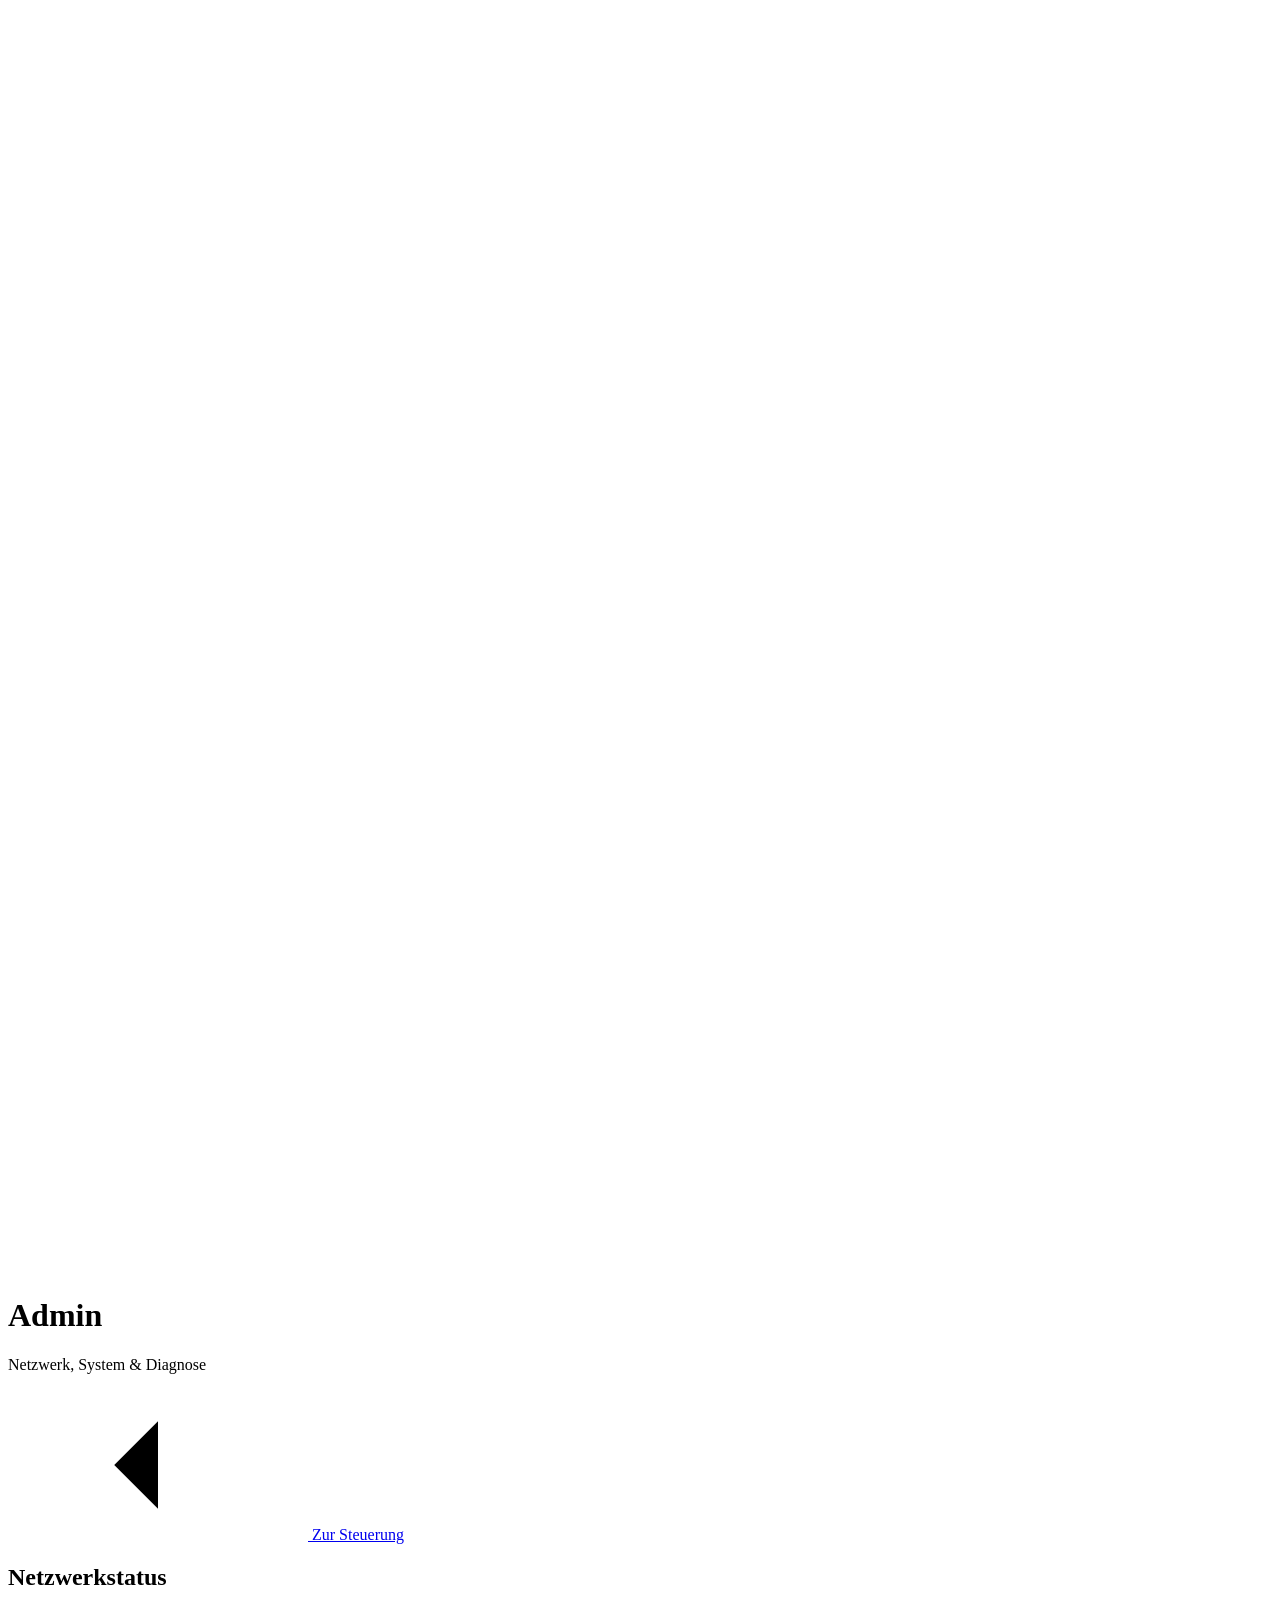
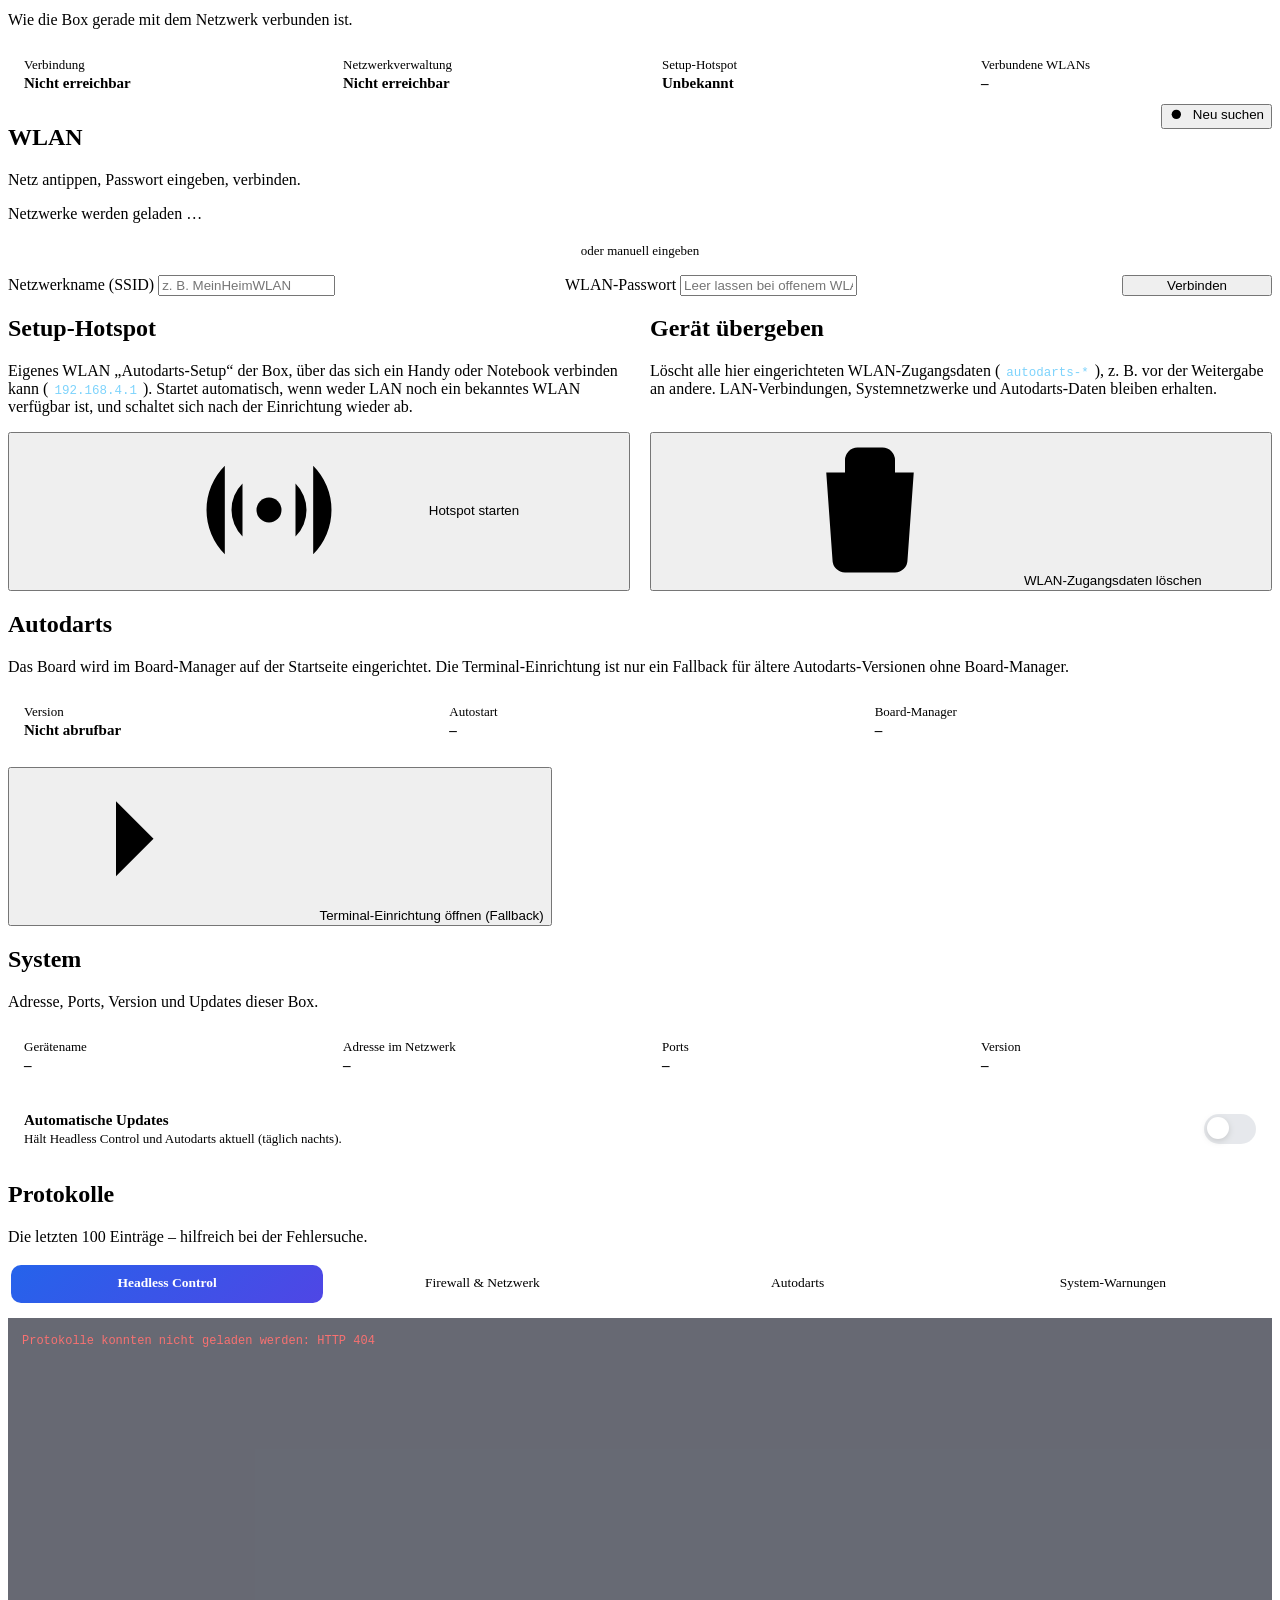
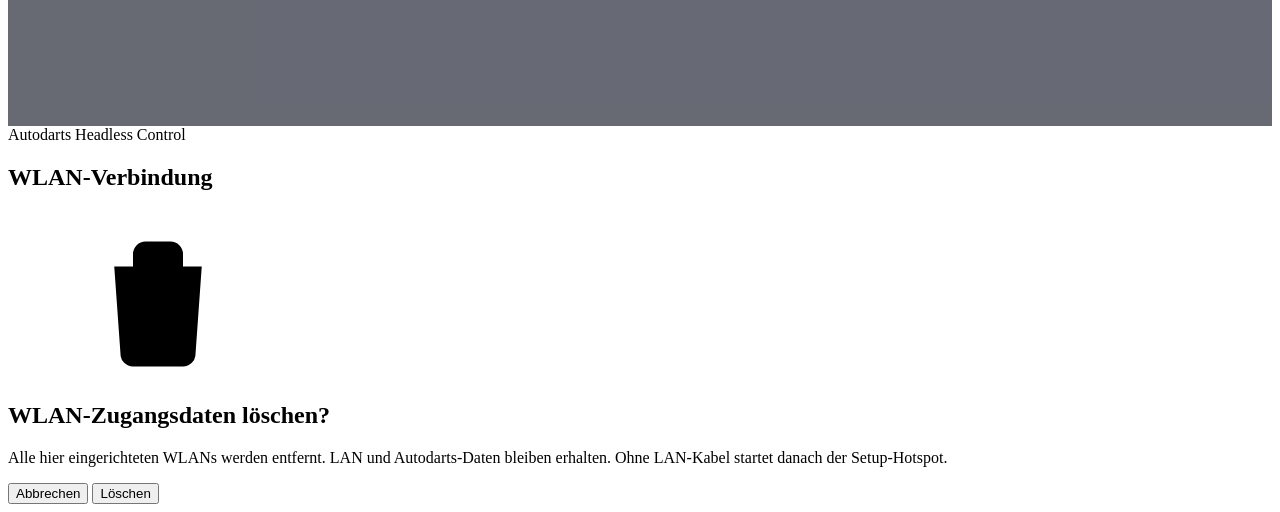
==== commit 992a1c8d: "Automatische Updates in der Admin-Seite schaltbar, gleiche Kachelhöhen Neuer Schalter unter System >" ====
--- a/app/web/admin.html
+++ b/app/web/admin.html
@@ -46,6 +46,7 @@
 .stats {
     display: grid;
     grid-template-columns: repeat(var(--cols, 4), minmax(0, 1fr));
+    grid-auto-rows: 1fr; /* alle Kacheln einer Gruppe gleich hoch */
     gap: 12px;
 }
 
@@ -143,6 +144,7 @@
 .log-tabs {
     display: grid;
     grid-template-columns: repeat(4, minmax(0, 1fr));
+    grid-auto-rows: 1fr;
     gap: 3px;
     padding: 3px;
     margin-bottom: 12px;
@@ -197,6 +199,57 @@
 .log-timestamp { color: #38bdf8; font-weight: 600; }
 .log-empty { color: var(--subtle); }
 .log-error { color: #f87171; }
+
+/* Einstellung mit Schalter */
+.setting {
+    display: flex;
+    align-items: center;
+    justify-content: space-between;
+    gap: 16px;
+    margin-top: 12px;
+    padding: 14px 16px;
+    border-radius: var(--radius-sm);
+    background: var(--surface-2);
+    border: 1px solid var(--border);
+}
+
+.setting strong { display: block; font-size: 15px; }
+.setting span { display: block; margin-top: 2px; color: var(--muted); font-size: 13px; }
+
+.switch {
+    position: relative;
+    flex-shrink: 0;
+    width: 52px;
+    height: 30px;
+    padding: 0;
+    border: 1px solid var(--border-strong);
+    border-radius: 999px;
+    background: rgba(100, 116, 139, 0.35);
+    cursor: pointer;
+    transition: background .15s, border-color .15s;
+}
+
+.switch::after {
+    content: "";
+    position: absolute;
+    top: 3px;
+    left: 3px;
+    width: 22px;
+    height: 22px;
+    border-radius: 50%;
+    background: #fff;
+    box-shadow: 0 2px 6px rgba(0, 0, 0, 0.35);
+    transition: transform .18s;
+}
+
+.switch[aria-checked="true"] {
+    background: linear-gradient(135deg, #2563eb, #4f46e5);
+    border-color: transparent;
+}
+
+.switch[aria-checked="true"]::after { transform: translateX(22px); }
+.switch:disabled { opacity: .45; cursor: not-allowed; }
+.switch:focus-visible { outline: 2px solid #60a5fa; outline-offset: 2px; }
 
 /* Hinweis-Meldung */
 .toast {
@@ -439,9 +492,9 @@
     <section class="card">
         <div class="card-head">
             <h2>System</h2>
-            <p>Adresse, Ports und Version dieser Box.</p>
-        </div>
-        <div class="stats" style="--cols: 3;">
+            <p>Adresse, Ports, Version und Updates dieser Box.</p>
+        </div>
+        <div class="stats">
             <div class="stat">
                 <div class="stat-label">Gerätename</div>
                 <div class="stat-value" id="hostnameValue">–</div>
@@ -451,21 +504,22 @@
                 <div class="stat-value" id="mdnsValue">–</div>
             </div>
             <div class="stat">
-                <div class="stat-label">HTTP-Port</div>
-                <div class="stat-value" id="httpPortValue">–</div>
-            </div>
-            <div class="stat">
-                <div class="stat-label">WebSocket-Port</div>
-                <div class="stat-value" id="wsPortValue">–</div>
+                <div class="stat-label" title="Weboberfläche / Terminal">Ports</div>
+                <div class="stat-value" id="portsValue">–</div>
             </div>
             <div class="stat">
                 <div class="stat-label">Version</div>
                 <div class="stat-value" id="appVersionValue">–</div>
             </div>
-            <div class="stat">
-                <div class="stat-label">Automatische Updates</div>
-                <div class="stat-value" id="autoUpdateValue">–</div>
-            </div>
+        </div>
+
+        <div class="setting">
+            <div>
+                <strong id="autoUpdateLabel">Automatische Updates</strong>
+                <span id="autoUpdateText">Hält Headless Control und Autodarts aktuell (täglich nachts).</span>
+            </div>
+            <button type="button" class="switch" id="autoUpdateSwitch" role="switch" aria-checked="false"
+                    aria-labelledby="autoUpdateLabel" onclick="toggleAutoUpdate()" disabled></button>
         </div>
     </section>
 
@@ -634,14 +688,46 @@
         const state = await apiGet('/api/system');
         set('hostnameValue', state.hostname || 'Nicht verfügbar');
         set('mdnsValue', state.mdns_hostname || state.mdns_address || 'Nicht bestätigt');
-        set('httpPortValue', state.http_port != null ? String(state.http_port) : 'Nicht verfügbar');
-        set('wsPortValue', state.ws_port != null ? String(state.ws_port)
-            : state.websocket_port != null ? String(state.websocket_port) : 'Nicht verfügbar');
+        const web = state.http_port != null ? String(state.http_port) : '–';
+        const ws = state.ws_port != null ? String(state.ws_port) : '–';
+        set('portsValue', `${web} / ${ws}`);
         set('appVersionValue', state.version || 'Unbekannt');
-        set('autoUpdateValue', state.auto_update === false ? 'Aus' : 'An (täglich)');
+        renderAutoUpdate(state.auto_update !== false, state.auto_update_locked === true);
     } catch (error) {
         console.error('Systeminformationen konnten nicht geladen werden:', error);
-        ['hostnameValue', 'mdnsValue', 'httpPortValue', 'wsPortValue'].forEach(id => set(id, 'Nicht verfügbar'));
+        ['hostnameValue', 'mdnsValue', 'portsValue', 'appVersionValue'].forEach(id => set(id, 'Nicht verfügbar'));
+    }
+}
+
+// --- Automatische Updates ---
+let autoUpdateBusy = false;
+
+function renderAutoUpdate(enabled, locked) {
+    if (autoUpdateBusy) return;
+    const sw = document.getElementById('autoUpdateSwitch');
+    sw.setAttribute('aria-checked', String(enabled));
+    sw.disabled = locked;
+    document.getElementById('autoUpdateText').textContent = locked
+        ? 'In /etc/autodarts-headless-control.env abgeschaltet (HEADLESS_AUTO_UPDATE=0).'
+        : enabled
+            ? 'An: Headless Control und Autodarts werden täglich nachts aktualisiert.'
+            : 'Aus: Es werden keine Updates installiert, auch nicht für Autodarts.';
+}
+
+async function toggleAutoUpdate() {
+    const sw = document.getElementById('autoUpdateSwitch');
+    const enable = sw.getAttribute('aria-checked') !== 'true';
+    autoUpdateBusy = true;
+    sw.disabled = true;
+    try {
+        const result = await apiPost('/api/system/auto-update', { enabled: enable });
+        autoUpdateBusy = false;
+        renderAutoUpdate(result.enabled, result.locked);
+        showToast(result.enabled ? 'Automatische Updates eingeschaltet' : 'Automatische Updates ausgeschaltet', 'success');
+    } catch (error) {
+        autoUpdateBusy = false;
+        sw.disabled = false;
+        showToast('Einstellung fehlgeschlagen: ' + error.message, 'error');
     }
 }
 
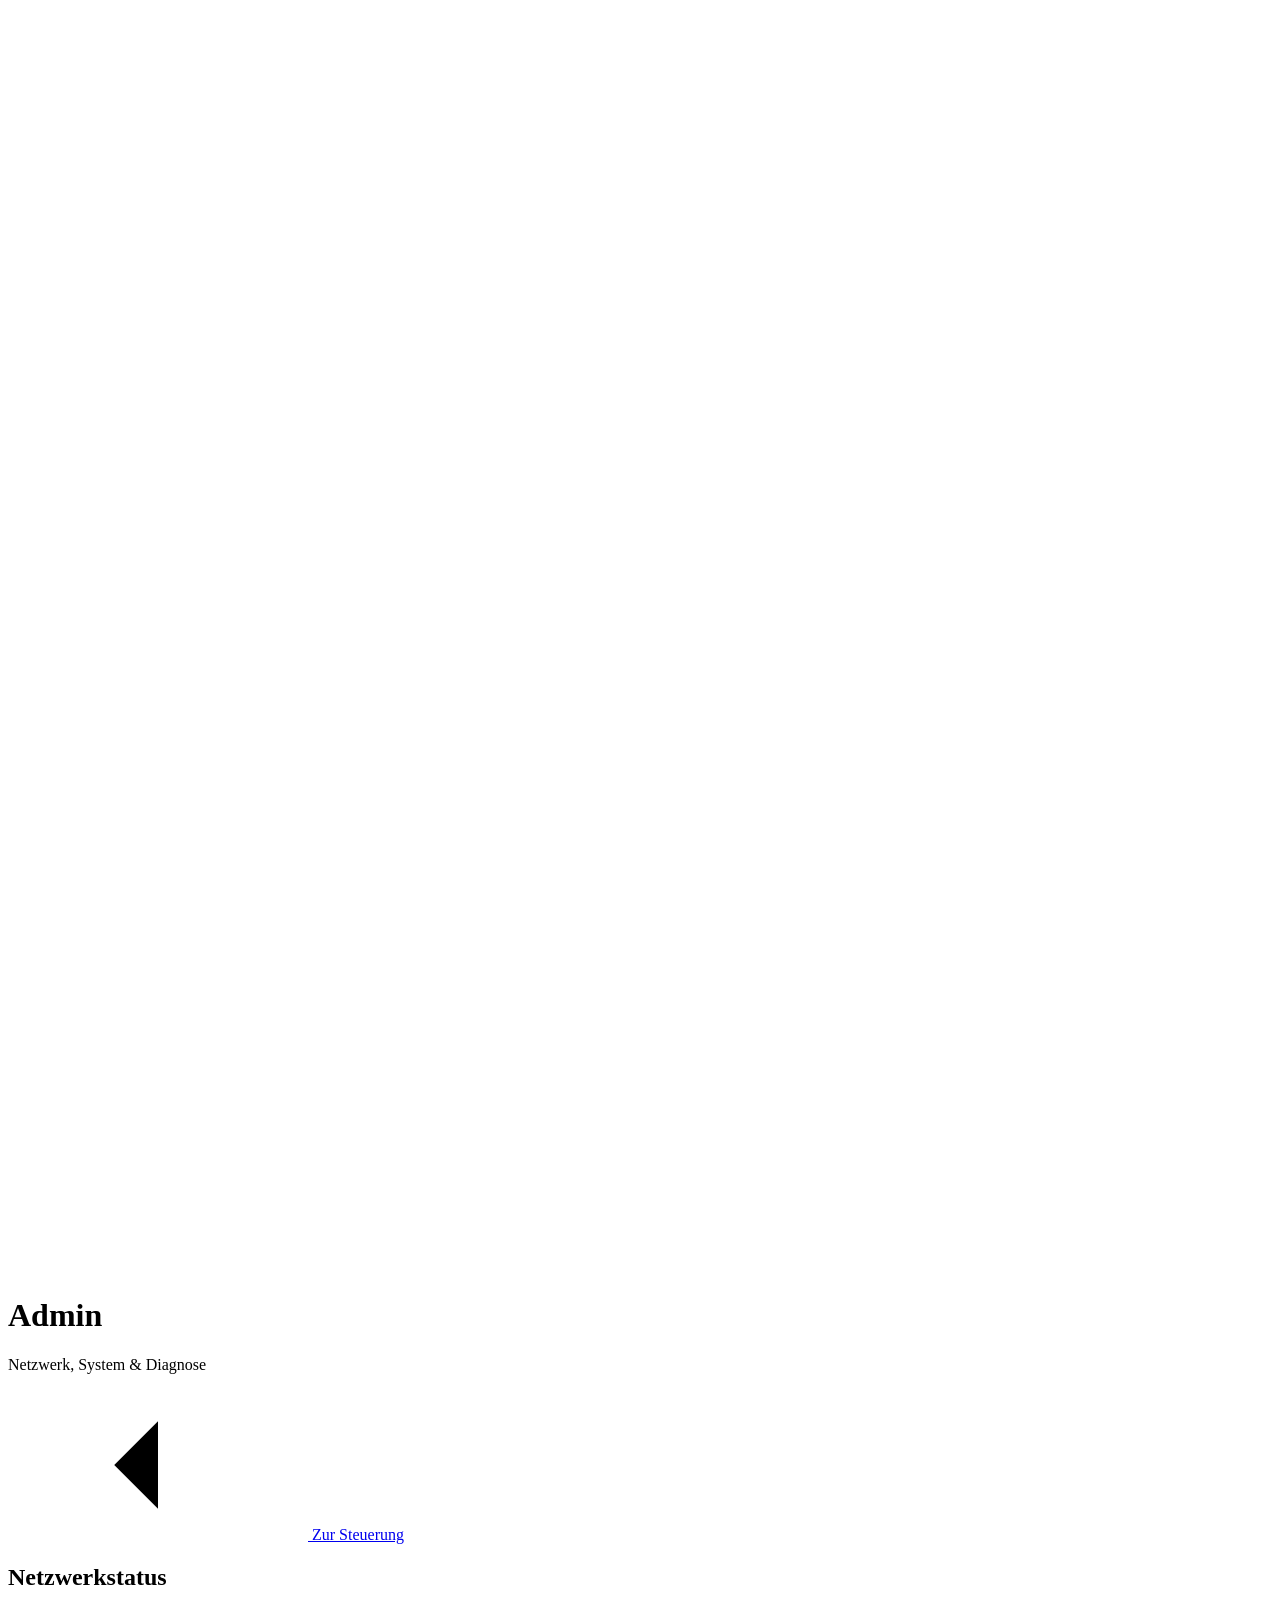
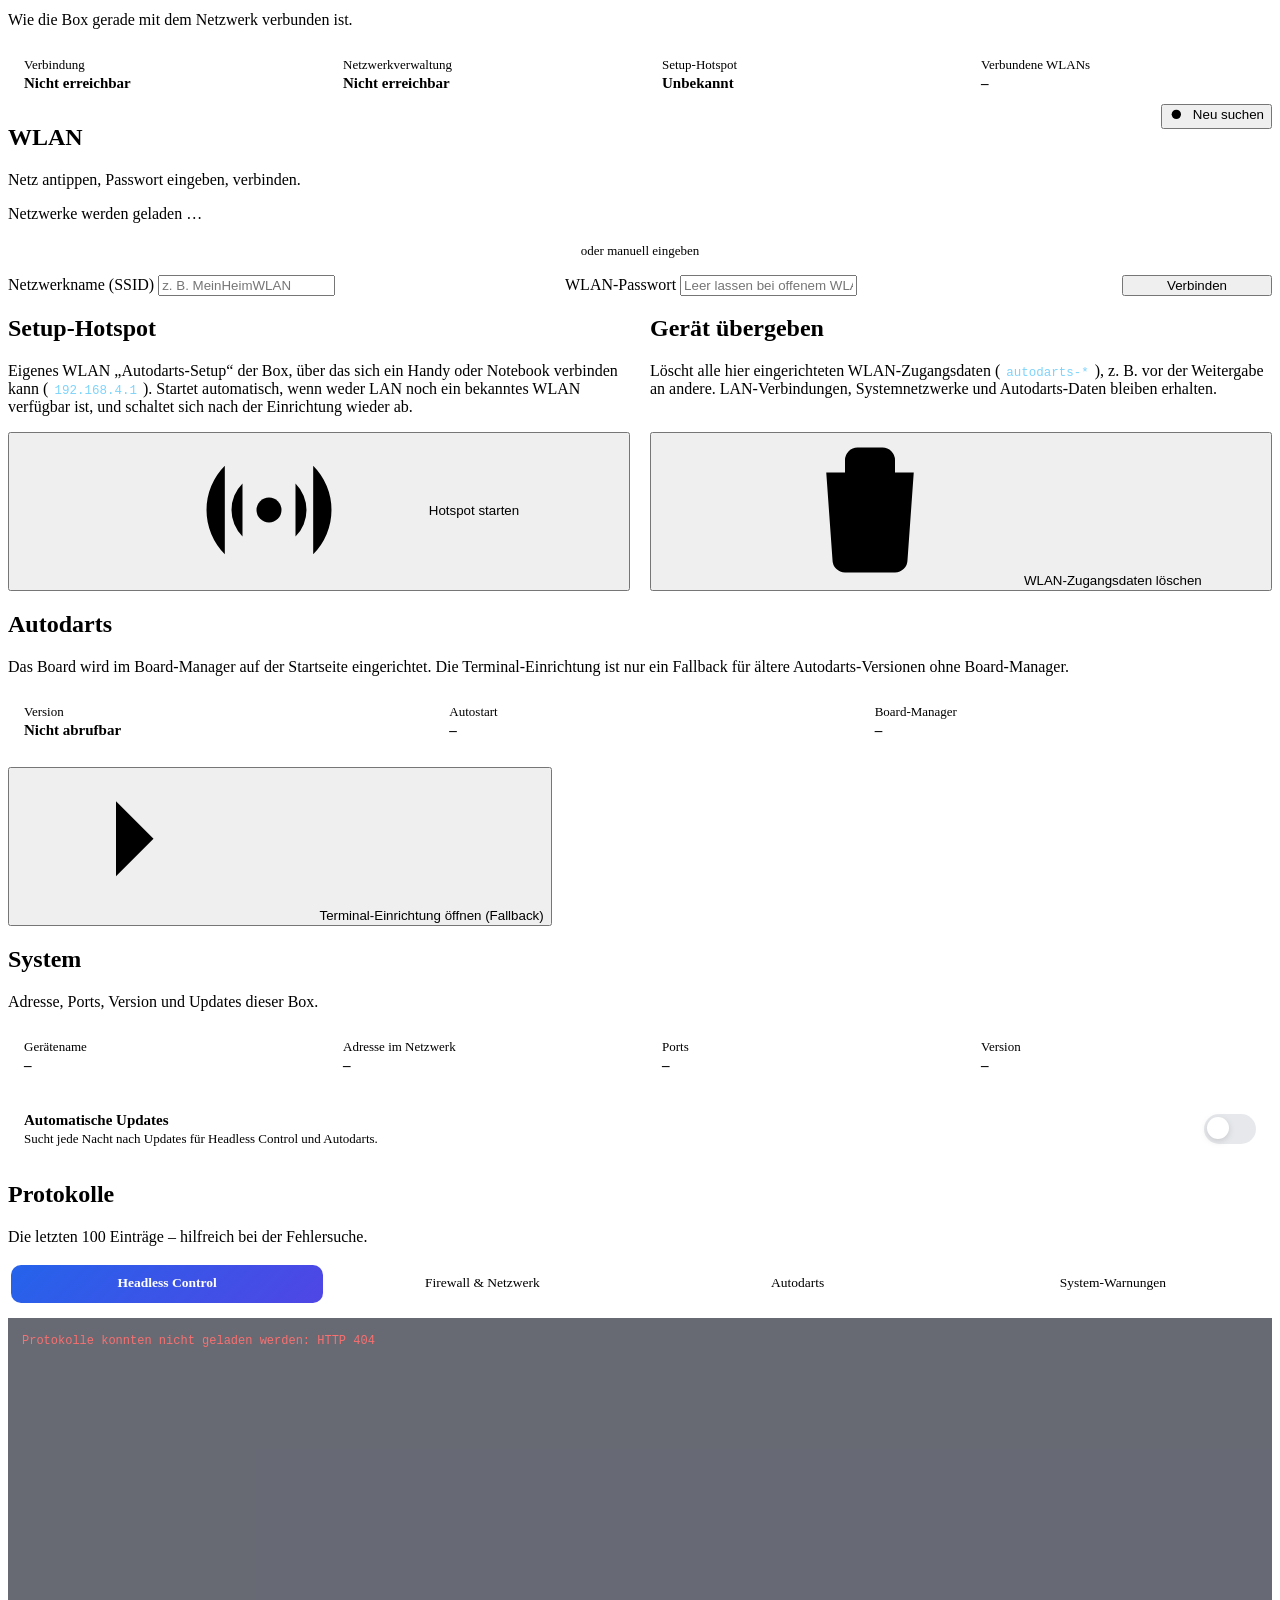
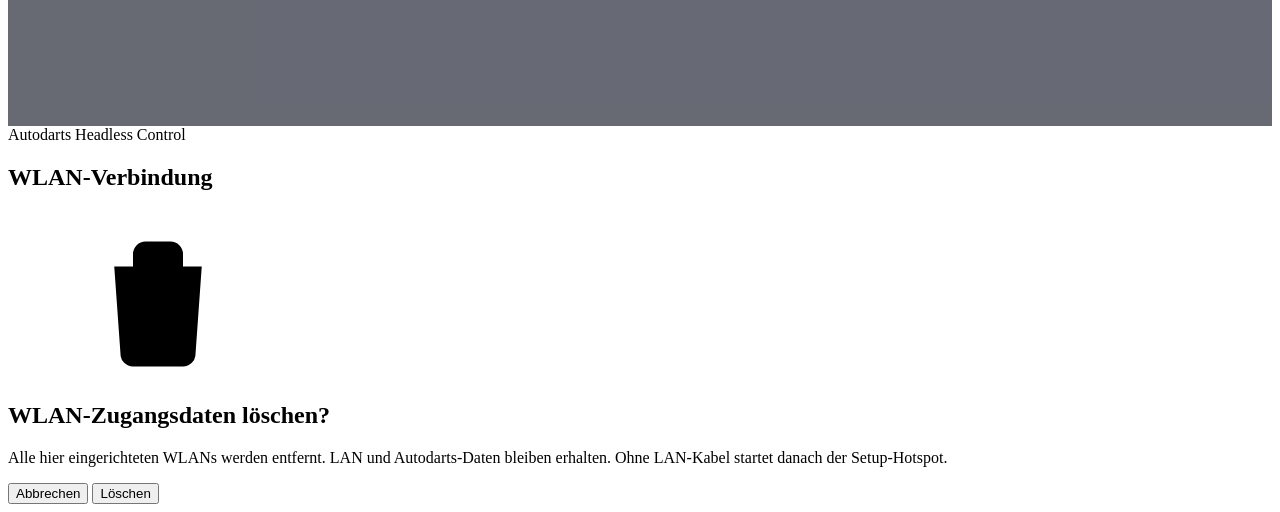
==== commit ad379688: "Texte: nachts wird nach Updates gesucht" ====
--- a/app/web/admin.html
+++ b/app/web/admin.html
@@ -516,7 +516,7 @@
         <div class="setting">
             <div>
                 <strong id="autoUpdateLabel">Automatische Updates</strong>
-                <span id="autoUpdateText">Hält Headless Control und Autodarts aktuell (täglich nachts).</span>
+                <span id="autoUpdateText">Sucht jede Nacht nach Updates für Headless Control und Autodarts.</span>
             </div>
             <button type="button" class="switch" id="autoUpdateSwitch" role="switch" aria-checked="false"
                     aria-labelledby="autoUpdateLabel" onclick="toggleAutoUpdate()" disabled></button>
@@ -710,8 +710,8 @@
     document.getElementById('autoUpdateText').textContent = locked
         ? 'In /etc/autodarts-headless-control.env abgeschaltet (HEADLESS_AUTO_UPDATE=0).'
         : enabled
-            ? 'An: Headless Control und Autodarts werden täglich nachts aktualisiert.'
-            : 'Aus: Es werden keine Updates installiert, auch nicht für Autodarts.';
+            ? 'An: Jede Nacht wird nach Updates für Headless Control und Autodarts gesucht.'
+            : 'Aus: Es wird nicht nach Updates gesucht, auch nicht für Autodarts.';
 }
 
 async function toggleAutoUpdate() {
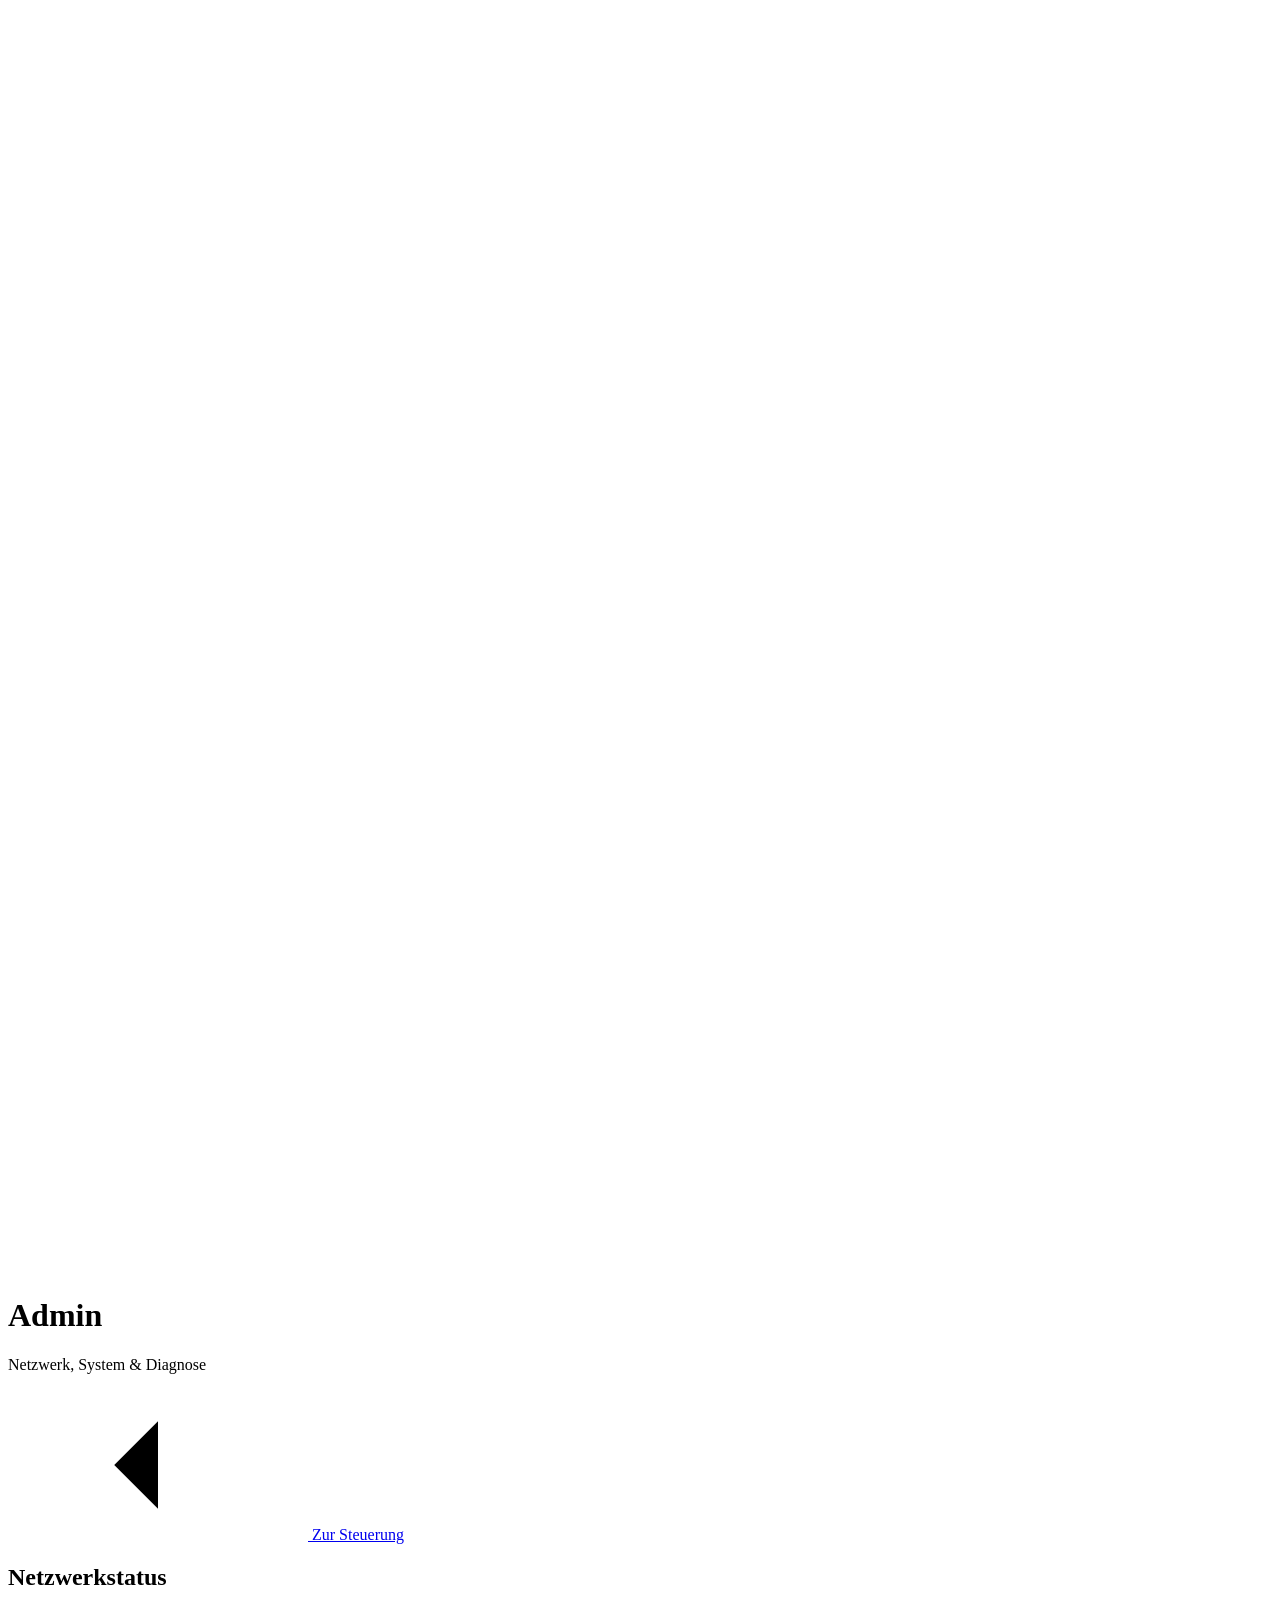
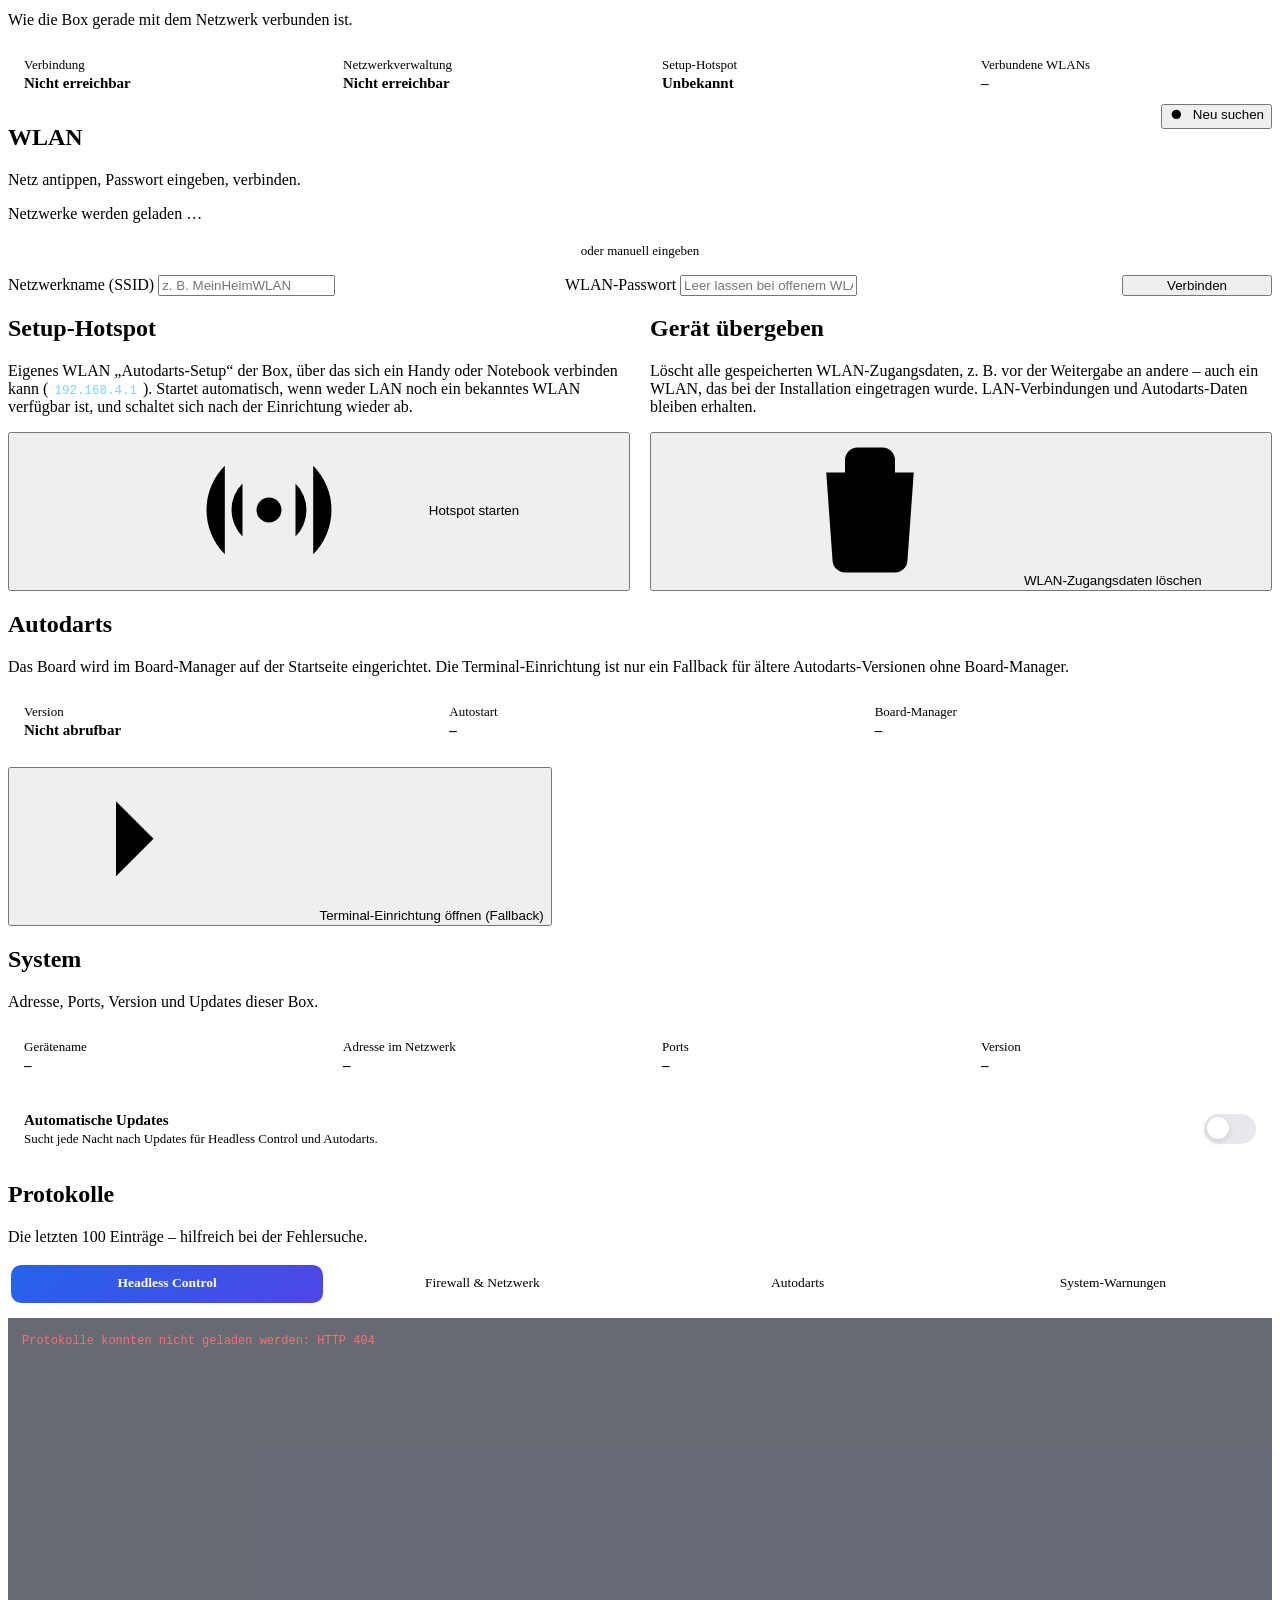
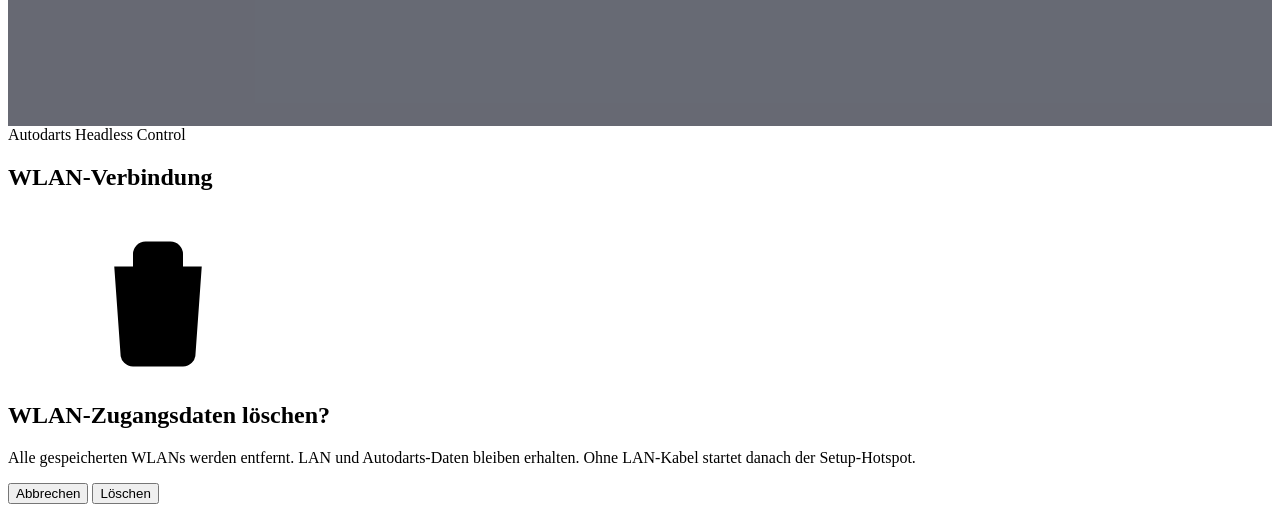
==== commit 44c10fd9: "Gerät übergeben: alle WLAN-Zugangsdaten löschen, verständliche Meldungen Bisher blieben WLANs erhalt" ====
--- a/app/web/admin.html
+++ b/app/web/admin.html
@@ -438,7 +438,7 @@
             <div class="card-head">
                 <h2>Gerät übergeben</h2>
                 <p>
-                    Löscht alle hier eingerichteten WLAN-Zugangsdaten (<code>autodarts-*</code>), z. B. vor der Weitergabe an andere. LAN-Verbindungen, Systemnetzwerke und Autodarts-Daten bleiben erhalten.
+                    Löscht alle gespeicherten WLAN-Zugangsdaten, z. B. vor der Weitergabe an andere – auch ein WLAN, das bei der Installation eingetragen wurde. LAN-Verbindungen und Autodarts-Daten bleiben erhalten.
                 </p>
             </div>
             <button type="button" class="btn btn-danger btn-block" id="handoverBtn" onclick="confirmHandover()">
@@ -563,7 +563,7 @@
     <div class="dialog" role="dialog" aria-modal="true">
         <div class="dialog-icon danger"><svg class="icon" aria-hidden="true"><use href="#i-trash"/></svg></div>
         <h2>WLAN-Zugangsdaten löschen?</h2>
-        <p>Alle hier eingerichteten WLANs werden entfernt. LAN und Autodarts-Daten bleiben erhalten. Ohne LAN-Kabel startet danach der Setup-Hotspot.</p>
+        <p>Alle gespeicherten WLANs werden entfernt. LAN und Autodarts-Daten bleiben erhalten. Ohne LAN-Kabel startet danach der Setup-Hotspot.</p>
         <div class="dialog-buttons">
             <button type="button" class="btn btn-ghost" onclick="hideDialog('handoverOverlay')">Abbrechen</button>
             <button type="button" class="btn btn-danger" onclick="hideDialog('handoverOverlay'); doHandover();">Löschen</button>
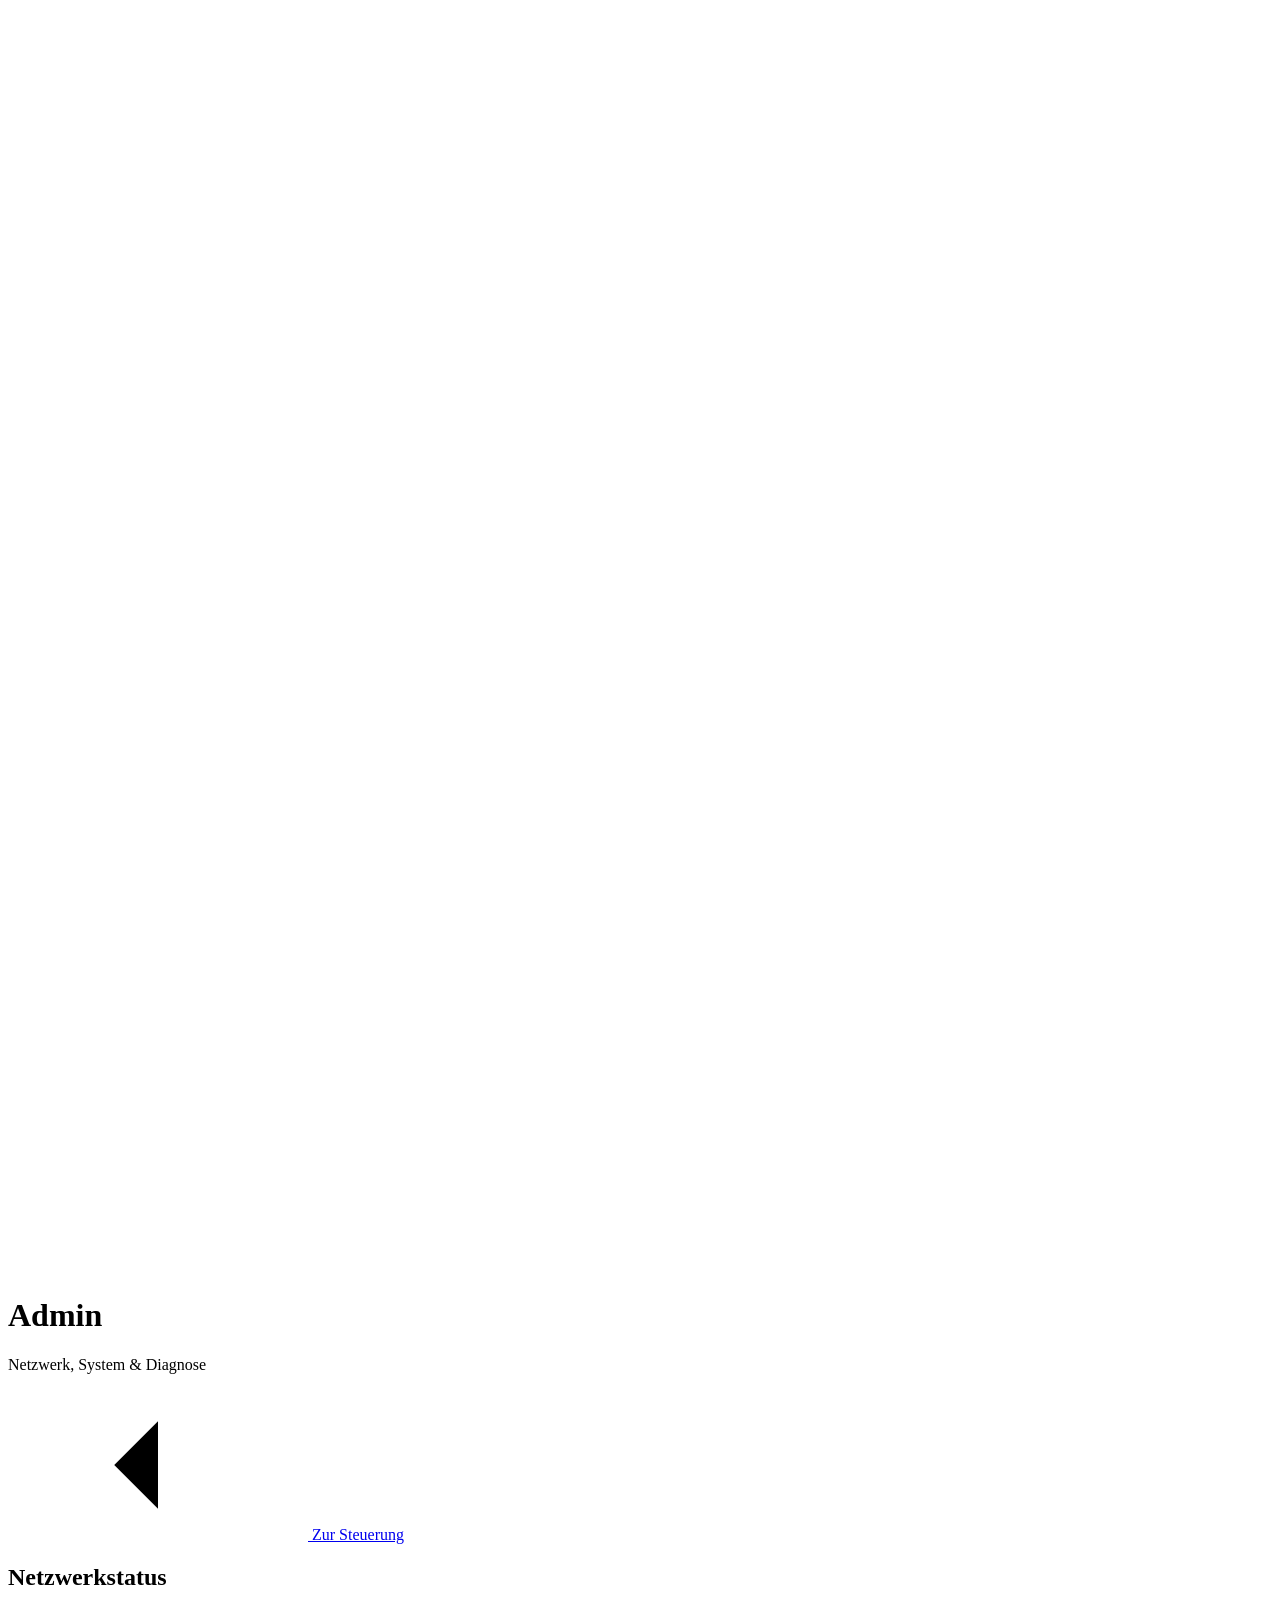
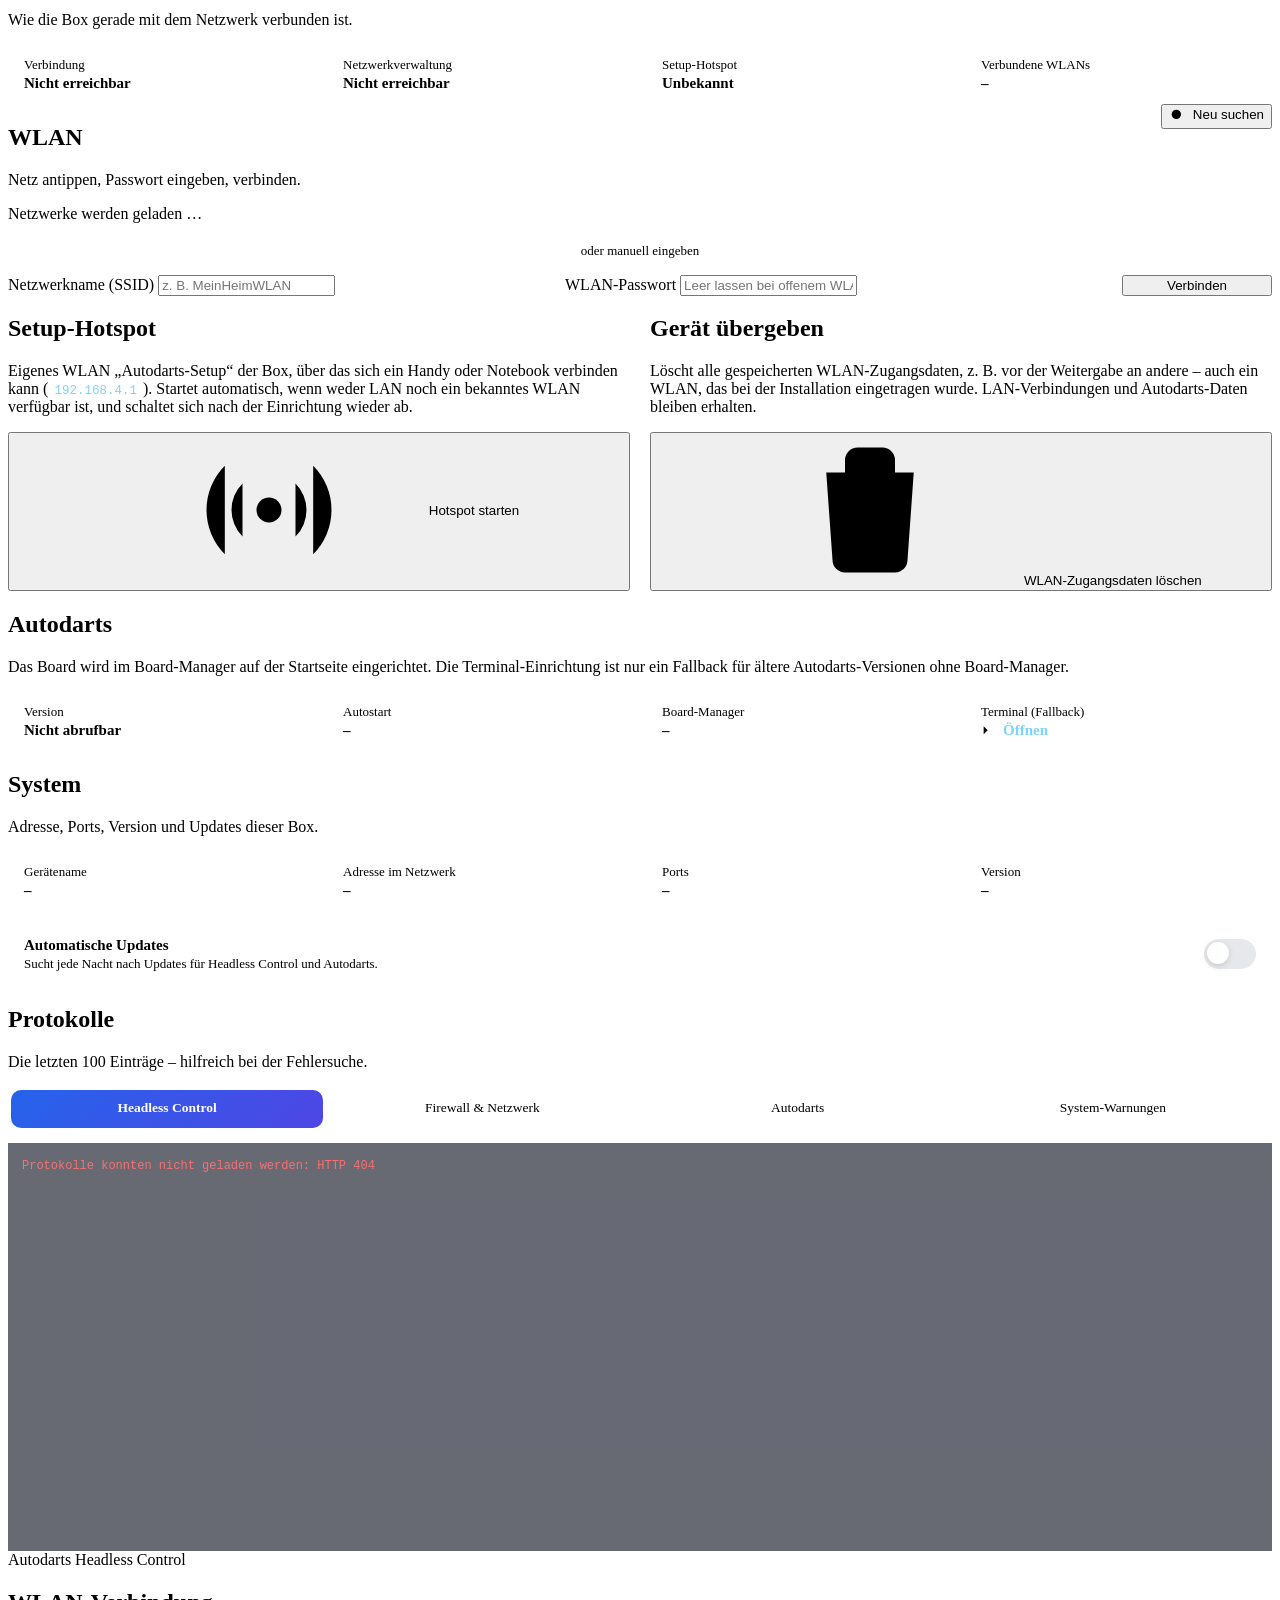
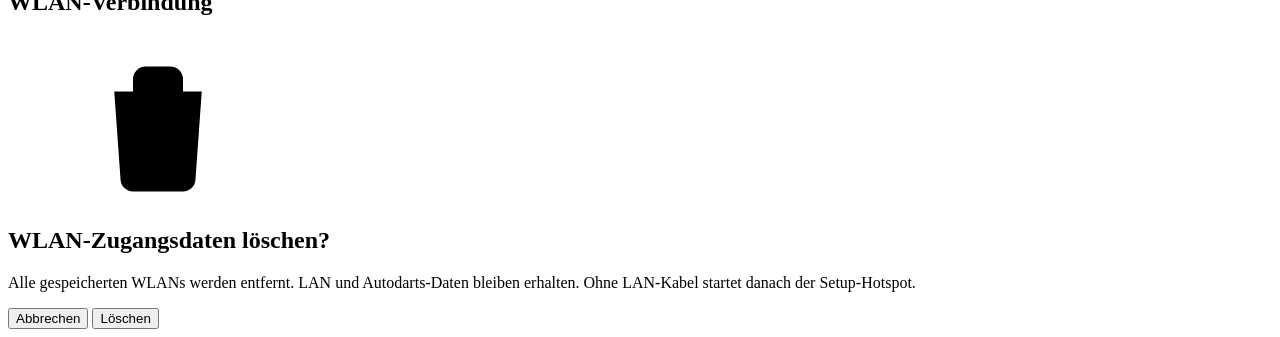
==== commit 0e00a6e3: "Admin-Seite: Terminal-Fallback als vierte Kachel bei Autodarts Statt eines einzelnen Knopfs unter de" ====
--- a/app/web/admin.html
+++ b/app/web/admin.html
@@ -69,6 +69,26 @@
     font-weight: 600;
     overflow-wrap: break-word;
 }
+
+/* Kachel als Link (z. B. Terminal-Fallback) */
+a.stat-link {
+    display: block;
+    color: inherit;
+    text-decoration: none;
+    transition: border-color 0.15s, background 0.15s;
+}
+a.stat-link:hover,
+a.stat-link:focus-visible {
+    border-color: rgba(56, 189, 248, 0.5);
+    background: rgba(56, 189, 248, 0.08);
+}
+.stat-link .stat-value {
+    display: flex;
+    align-items: center;
+    gap: 6px;
+    color: #7dd3fc;
+}
+.stat-link .stat-value .icon { width: 16px; height: 16px; flex-shrink: 0; }
 
 /* Statusplakette */
 .pill {
@@ -454,7 +474,7 @@
             <h2>Autodarts</h2>
             <p>Das Board wird im Board-Manager auf der Startseite eingerichtet. Die Terminal-Einrichtung ist nur ein Fallback für ältere Autodarts-Versionen ohne Board-Manager.</p>
         </div>
-        <div class="stats" style="--cols: 3;">
+        <div class="stats" style="--cols: 4;">
             <div class="stat">
                 <div class="stat-label">Version</div>
                 <div class="stat-value" id="adVersionValue">–</div>
@@ -467,6 +487,14 @@
                 <div class="stat-label">Board-Manager</div>
                 <div class="stat-value" id="adBoardManagerValue">–</div>
             </div>
+            <a class="stat stat-link" href="/terminal" target="_blank" rel="noopener"
+               title="Terminal-Einrichtung – Fallback für ältere Autodarts-Versionen ohne Board-Manager">
+                <div class="stat-label">Terminal (Fallback)</div>
+                <div class="stat-value">
+                    <svg class="icon" aria-hidden="true"><use href="#i-terminal"/></svg>
+                    Öffnen
+                </div>
+            </a>
         </div>
 
         <!-- Nur sichtbar, wenn der Autostart fehlt -->
@@ -481,11 +509,6 @@
                 </button>
             </div>
         </div>
-
-        <button type="button" class="btn btn-ghost btn-sm" style="margin-top:16px;" onclick="window.open('/terminal', '_blank')">
-            <svg class="icon" aria-hidden="true"><use href="#i-terminal"/></svg>
-            Terminal-Einrichtung öffnen (Fallback)
-        </button>
     </section>
 
     <!-- System -->
